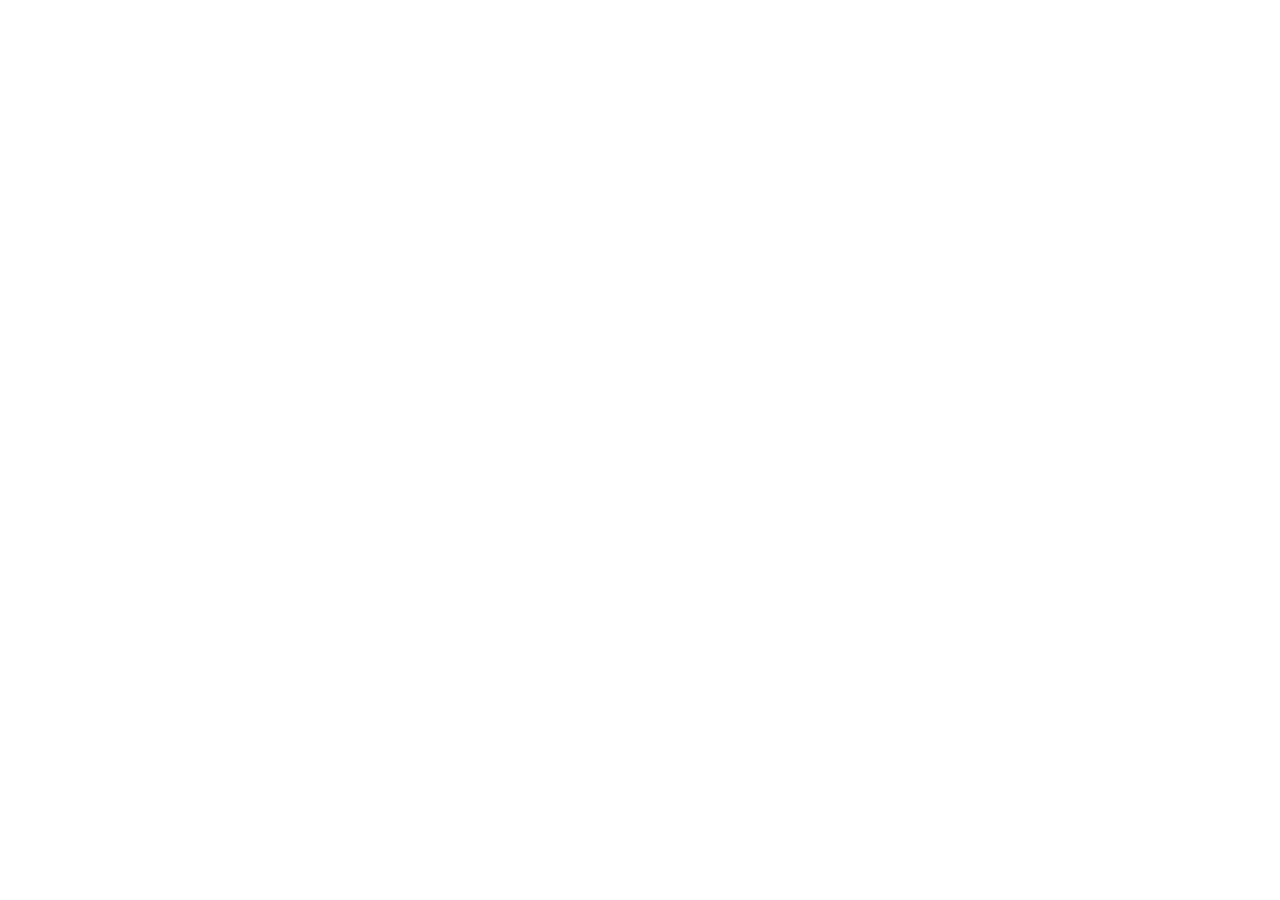
==== docs/index.html @ c7026786 "Publish recruiter portfolio for GitHub Pages" ====
<!doctype html>
<html lang="en">
<head>
  <meta charset="utf-8">
  <meta name="viewport" content="width=device-width, initial-scale=1">
  <meta name="description" content="Brian Santiago's IT Support, SOC, and GRC portfolio with recruiter-ready proof: 400+ tickets/month, 99% SLA, 500+ users, 200+ endpoints, GRC evidence, and SOC lab work.">
  <link rel="canonical" href="https://briansantiago-grc.github.io/BrianSantiago-GRC/">
  <meta property="og:type" content="profile">
  <meta property="og:title" content="Brian Santiago | IT Support, SOC, and GRC Portfolio">
  <meta property="og:description" content="Former over-the-road driver turned IT, SOC, and GRC professional. See support metrics, GRC evidence, SOC labs, certifications, resumes, and GitHub projects.">
  <meta property="og:url" content="https://briansantiago-grc.github.io/BrianSantiago-GRC/">
  <meta property="og:image" content="https://briansantiago-grc.github.io/BrianSantiago-GRC/recruiter_portfolio_hero_visual.png">
  <meta property="og:image:width" content="1800">
  <meta property="og:image:height" content="900">
  <meta name="twitter:card" content="summary_large_image">
  <meta name="twitter:title" content="Brian Santiago | IT Support, SOC, and GRC Portfolio">
  <meta name="twitter:description" content="Recruiter-ready proof, resumes, GitHub projects, GRC evidence, and SOC lab work.">
  <meta name="twitter:image" content="https://briansantiago-grc.github.io/BrianSantiago-GRC/recruiter_portfolio_hero_visual.png">
  <link rel="icon" href="data:image/svg+xml,%3Csvg xmlns='http://www.w3.org/2000/svg' viewBox='0 0 64 64'%3E%3Crect width='64' height='64' rx='10' fill='%2300161b'/%3E%3Cpath d='M10 10h44v44H10z' fill='none' stroke='%2324d6c4' stroke-width='3'/%3E%3Ctext x='32' y='39' text-anchor='middle' font-family='Arial' font-size='22' font-weight='800' fill='white'%3EBS%3C/text%3E%3C/svg%3E">
  <title>Brian Santiago | IT Support, SOC, and GRC Portfolio</title>
  <script type="application/ld+json">
    {
      "@context": "https://schema.org",
      "@type": "Person",
      "name": "Brian Santiago",
      "email": "mailto:briand.santiago@gmail.com",
      "address": {
        "@type": "PostalAddress",
        "addressLocality": "Ocala",
        "addressRegion": "FL",
        "addressCountry": "US"
      },
      "jobTitle": "IT Support Specialist, SOC Analyst, GRC Analyst",
      "url": "https://briansantiago-grc.github.io/BrianSantiago-GRC/",
      "sameAs": [
        "https://www.linkedin.com/in/briansantiago-grc",
        "https://github.com/BrianSantiago-GRC"
      ],
      "knowsAbout": [
        "IT Support",
        "Microsoft 365",
        "Entra ID",
        "Microsoft Sentinel",
        "KQL",
        "GRC",
        "ISO 27001",
        "NIST CSF",
        "HIPAA",
        "Access Reviews"
      ]
    }
  </script>
  <style>
    :root {
      --ink: #071117;
      --dark: #061014;
      --dark-2: #0b171d;
      --dark-3: #101f26;
      --paper: #ffffff;
      --soft: #f6f8fa;
      --line: #d9e2e7;
      --line-dark: rgba(180, 216, 219, 0.2);
      --text: #17242b;
      --muted: #586d77;
      --teal: #20c7bc;
      --teal-2: #0a8f84;
      --amber: #f2ad22;
      --amber-2: #ffcf5a;
      --blue: #1d5668;
      --max: 1220px;
      --shadow: 0 26px 60px rgba(7, 17, 23, 0.14);
      --radius: 6px;
    }

    * {
      box-sizing: border-box;
    }

    html {
      scroll-behavior: smooth;
    }

    body {
      margin: 0;
      color: var(--text);
      background: var(--paper);
      font-family: Arial, Helvetica, sans-serif;
      line-height: 1.5;
      overflow-x: hidden;
    }

    a {
      color: inherit;
      text-decoration: none;
    }

    img,
    svg {
      max-width: 100%;
    }

    a:hover {
      text-decoration: underline;
      text-underline-offset: 4px;
      text-decoration-thickness: 2px;
    }

    a:focus-visible,
    button:focus-visible {
      outline: 3px solid var(--amber);
      outline-offset: 4px;
    }

    .sr-only {
      position: absolute;
      width: 1px;
      height: 1px;
      padding: 0;
      margin: -1px;
      overflow: hidden;
      clip: rect(0, 0, 0, 0);
      white-space: nowrap;
      border: 0;
    }

    .skip-link {
      position: absolute;
      top: -60px;
      left: 16px;
      z-index: 99;
      padding: 10px 14px;
      border-radius: 4px;
      background: var(--amber);
      color: var(--ink);
      font-weight: 800;
    }

    .skip-link:focus {
      top: 14px;
    }

    .site-shell {
      min-height: 100vh;
    }

    .hero {
      position: relative;
      color: var(--paper);
      background:
        linear-gradient(90deg, rgba(6, 16, 20, 0.96) 0%, rgba(6, 16, 20, 0.88) 37%, rgba(6, 16, 20, 0.64) 72%, rgba(6, 16, 20, 0.92) 100%),
        radial-gradient(circle at 70% 18%, rgba(32, 199, 188, 0.22), transparent 26%),
        radial-gradient(circle at 52% 52%, rgba(242, 173, 34, 0.12), transparent 28%),
        #061014;
      overflow: hidden;
    }

    .hero::before {
      content: "";
      position: absolute;
      inset: 0;
      opacity: 0.56;
      background:
        linear-gradient(116deg, transparent 0 38%, rgba(32, 199, 188, 0.18) 38.2%, transparent 38.7%),
        linear-gradient(125deg, transparent 0 49%, rgba(242, 173, 34, 0.17) 49.2%, transparent 49.75%),
        linear-gradient(90deg, rgba(255,255,255,0.05) 1px, transparent 1px) 0 0 / 70px 70px,
        linear-gradient(rgba(255,255,255,0.038) 1px, transparent 1px) 0 0 / 70px 70px;
      pointer-events: none;
    }

    .route-map {
      position: absolute;
      inset: 0 0 auto auto;
      width: 68%;
      height: 620px;
      pointer-events: none;
      opacity: 0.92;
    }

    .route-map svg {
      width: 100%;
      height: 100%;
      display: block;
    }

    .nav {
      position: relative;
      z-index: 5;
      max-width: var(--max);
      min-height: 78px;
      margin: 0 auto;
      padding: 0 clamp(20px, 4vw, 42px);
      display: flex;
      align-items: center;
      justify-content: space-between;
      gap: 30px;
      border-bottom: 1px solid var(--line-dark);
    }

    .brand {
      display: inline-flex;
      align-items: center;
      gap: 12px;
      color: var(--paper);
      font-weight: 900;
      letter-spacing: 0;
      text-transform: uppercase;
      white-space: nowrap;
    }

    .brand-mark {
      width: 36px;
      height: 36px;
      display: grid;
      place-items: center;
      border: 2px solid var(--teal);
      border-radius: 3px;
      color: var(--paper);
      font-size: 17px;
      line-height: 1;
      box-shadow: 0 0 24px rgba(32, 199, 188, 0.3);
    }

    .nav-links {
      display: flex;
      align-items: center;
      justify-content: flex-end;
      gap: clamp(18px, 3vw, 34px);
      font-size: 14px;
      font-weight: 800;
      color: #f1f7f8;
    }

    .hero-grid {
      position: relative;
      z-index: 2;
      max-width: var(--max);
      min-height: 650px;
      margin: 0 auto;
      padding: 70px clamp(20px, 4vw, 42px) 44px;
      display: grid;
      grid-template-columns: minmax(0, 0.9fr) minmax(420px, 0.9fr);
      gap: clamp(32px, 6vw, 82px);
      align-items: center;
    }

    .kicker {
      margin: 0 0 16px;
      color: var(--teal);
      font-size: 13px;
      font-weight: 900;
      letter-spacing: 0;
      text-transform: uppercase;
    }

    h1,
    h2,
    h3,
    p {
      margin-top: 0;
    }

    h1 {
      margin: 0 0 10px;
      color: var(--paper);
      font-size: clamp(54px, 7vw, 88px);
      line-height: 0.98;
      font-weight: 900;
      letter-spacing: 0;
    }

    .hero-role {
      margin: 0 0 24px;
      color: var(--teal);
      font-size: clamp(23px, 3vw, 32px);
      font-weight: 900;
      line-height: 1.15;
    }

    .hero-role span {
      color: var(--amber);
      display: inline-block;
      margin: 0 10px;
    }

    .hero-copy {
      max-width: 650px;
    }

    .hero-copy p:not(.kicker):not(.hero-role) {
      margin: 0;
      color: #d9e8eb;
      font-size: 17px;
      max-width: 580px;
    }

    .hero-actions {
      display: flex;
      flex-wrap: wrap;
      gap: 14px;
      margin-top: 30px;
    }

    .btn {
      min-height: 48px;
      display: inline-flex;
      align-items: center;
      justify-content: center;
      gap: 10px;
      padding: 0 16px;
      border-radius: 4px;
      border: 1px solid transparent;
      font-size: 14px;
      font-weight: 900;
      transition: transform 160ms ease, background 160ms ease, border-color 160ms ease;
    }

    .btn:hover {
      transform: translateY(-1px);
      text-decoration: none;
    }

    .btn.primary {
      background: var(--teal);
      color: #031112;
      box-shadow: 0 14px 26px rgba(32, 199, 188, 0.22);
    }

    .btn.outline {
      color: var(--paper);
      border-color: var(--amber);
      background: rgba(6, 16, 20, 0.28);
    }

    .btn.secondary {
      color: var(--paper);
      border-color: rgba(217, 232, 235, 0.48);
      background: rgba(217, 232, 235, 0.08);
    }

    .hero-proof {
      display: grid;
      grid-template-columns: repeat(4, minmax(0, 1fr));
      margin-top: 26px;
      border: 1px solid var(--line-dark);
      background: rgba(7, 17, 23, 0.42);
      backdrop-filter: blur(8px);
    }

    .proof-point {
      min-height: 82px;
      padding: 15px 14px 13px;
      border-left: 1px solid var(--line-dark);
    }

    .proof-point:first-child {
      border-left: 0;
    }

    .proof-point strong {
      display: block;
      color: var(--amber);
      font-size: 25px;
      line-height: 1;
      font-weight: 900;
    }

    .proof-point span {
      display: block;
      margin-top: 7px;
      color: #d9e8eb;
      font-size: 12px;
      line-height: 1.25;
      font-weight: 800;
    }

    .hero-traits {
      display: grid;
      grid-template-columns: repeat(4, minmax(0, 1fr));
      gap: 22px;
      margin-top: 54px;
      max-width: 760px;
    }

    .trait {
      display: grid;
      grid-template-columns: 32px 1fr;
      gap: 10px;
      align-items: start;
      min-width: 0;
    }

    .trait svg {
      width: 28px;
      height: 28px;
      color: var(--teal);
      stroke-width: 1.8;
    }

    .trait strong {
      display: block;
      color: var(--paper);
      font-size: 13px;
      line-height: 1.25;
    }

    .trait span {
      display: block;
      color: #a9bdc2;
      margin-top: 3px;
      font-size: 12px;
      line-height: 1.35;
    }

    .hero-evidence {
      position: relative;
      min-height: 680px;
    }

    .mile-card,
    .route-card,
    .evidence-table,
    .event-log {
      position: absolute;
      border: 1px solid rgba(180, 216, 219, 0.25);
      border-radius: var(--radius);
      background: rgba(6, 16, 20, 0.72);
      color: #d9e8eb;
      box-shadow: 0 20px 50px rgba(0, 0, 0, 0.25);
      backdrop-filter: blur(10px);
    }

    .mile-card {
      top: 110px;
      left: 85px;
      width: 110px;
      padding: 16px;
      text-align: center;
    }

    .mile-card span {
      display: block;
      color: #bcd0d5;
      font-size: 11px;
      font-weight: 900;
      text-transform: uppercase;
    }

    .mile-card strong {
      display: block;
      color: var(--amber);
      font-size: 38px;
      line-height: 1;
      margin-top: 4px;
      font-weight: 900;
    }

    .route-card {
      top: 44px;
      right: 0;
      width: 210px;
      padding: 18px;
    }

    .route-card h3,
    .evidence-table h3,
    .event-log h3 {
      margin: 0 0 12px;
      color: var(--teal);
      font-size: 12px;
      font-weight: 900;
      letter-spacing: 0;
      text-transform: uppercase;
    }

    .route-card ul {
      margin: 0;
      padding: 0;
      display: grid;
      gap: 9px;
      list-style: none;
    }

    .route-card li {
      display: grid;
      grid-template-columns: 18px 1fr;
      gap: 8px;
      align-items: center;
      color: #d9e8eb;
      font-size: 12px;
      font-weight: 800;
    }

    .check-dot {
      width: 15px;
      height: 15px;
      border: 1px solid var(--teal);
      border-radius: 999px;
      position: relative;
    }

    .check-dot::after {
      content: "";
      position: absolute;
      left: 4px;
      top: 2px;
      width: 4px;
      height: 7px;
      border: solid var(--teal);
      border-width: 0 2px 2px 0;
      transform: rotate(45deg);
    }

    .evidence-table {
      right: 0;
      top: 230px;
      width: min(100%, 430px);
      padding: 16px;
    }

    .evidence-table table {
      width: 100%;
      border-collapse: collapse;
      color: #d7e5e8;
      font-size: 12px;
    }

    .evidence-table th,
    .evidence-table td {
      padding: 7px 6px;
      border-top: 1px solid rgba(180, 216, 219, 0.15);
      text-align: left;
    }

    .evidence-table th {
      color: #94acb3;
      font-size: 11px;
      font-weight: 800;
    }

    .evidence-table td:nth-child(2) {
      color: var(--paper);
      font-weight: 800;
    }

    .evidence-table td:nth-child(3) {
      color: var(--amber);
      text-align: right;
      font-weight: 900;
    }

    .event-log {
      right: 0;
      top: 498px;
      width: min(100%, 430px);
      padding: 14px 16px;
    }

    .log-line {
      display: grid;
      grid-template-columns: 94px 48px 1fr;
      gap: 8px;
      padding: 4px 0;
      color: #aebfc4;
      font: 12px/1.3 Consolas, "Courier New", monospace;
    }

    .log-line span:nth-child(2) {
      color: var(--teal);
      font-weight: 900;
    }

    .log-line.warning span:nth-child(2),
    .log-line.warning span:nth-child(3) {
      color: var(--amber);
    }

    .role-router {
      color: var(--paper);
      background:
        linear-gradient(90deg, rgba(6,16,20,0.98), rgba(9,28,35,0.94)),
        var(--dark);
      border-top: 1px solid var(--line-dark);
      border-bottom: 1px solid var(--line-dark);
      padding: 30px clamp(20px, 4vw, 42px);
    }

    .role-router-inner {
      max-width: var(--max);
      margin: 0 auto;
      display: grid;
      grid-template-columns: minmax(250px, 0.72fr) minmax(0, 1fr) minmax(230px, 0.54fr);
      gap: 28px;
      align-items: center;
    }

    .role-router h2 {
      margin: 0;
      color: var(--paper);
      font-size: clamp(25px, 3vw, 34px);
      line-height: 1.05;
      letter-spacing: 0;
    }

    .role-router p {
      margin: 8px 0 0;
      color: #cfe1e4;
      font-size: 15px;
    }

    .role-tabs {
      display: flex;
      flex-wrap: wrap;
      gap: 8px;
      padding: 6px;
      border: 1px solid var(--line-dark);
      background: rgba(255, 255, 255, 0.05);
    }

    .role-tab {
      flex: 1 1 118px;
      min-height: 42px;
      border: 0;
      border-radius: 3px;
      background: transparent;
      color: #d9e8eb;
      cursor: pointer;
      font: inherit;
      font-size: 13px;
      font-weight: 900;
      text-transform: uppercase;
      letter-spacing: 0.04em;
    }

    .role-tab[aria-pressed="true"] �}5��$z{-���jם��FW2�W6W"��7B�Wf�FV�6R��B&V�VF�F���&V6���V�FF���2������F�c��F�b6�73�&66R�Fw2#��7��FVfV�FW#��7���7��WfV�Bf�WvW#��7���7��F��VƖ�S��7����F�c��F�b6�73�&66R�7F���#���&Vc�&�GG3���v�F�V"�6���'&��6�F�v��u$2�֖7&�6�gB�FVfV�FW"�V�G���B֖�fW7F�vF���"&���&V��%f�WrFVfV�FW"V�G���B��fW7F�vF�����v�D�V"#��V�v�D�V"g&'#������F�c���'F�6�Sࠢ�'F�6�R6�73�&66R�&�r"FF�&��W3�&w&2�B#��F�b6�73�&66R֖6��#��7frf�Wt&���##B#B"f����&���R"7G&��S�&7W'&V�D6���"#��F�C�$�Bv�gcd�G��B6�gcf��g��BV�gcf��g�"���F�C�$��D�r�cb"����7fs���F�c��F�b6�73�&66R��V�#�c��F�c��F�b6�73�&66R����#�ƃ3�����v�&�f��s���3������W"���fW"��VfW"66W72v�&�f��rv�F�&�f�2�Ɩ6V�6R��FƖ�r��V7B�&�f��VvR6�V6�2��BVF�BG&��F��涖�r������F�c��F�b6�73�&66R�Fw2#��7�����7���7������7���7��Wf�FV�6S��7����F�c��F�b6�73�&66R�7F���#���&Vc�&�GG3���v�F�V"�6���'&��6�F�v��u$2���֦���66W72�v�&�f��r�6�"&���&V��%f�Wr�����v�&�f��r��v�D�V"#��V�v�D�V"g&'#������F�c���'F�6�S���F�c���F�c���6V7F���ࠢ�6V7F���6�73�'6V7F���"�C�'6����2#��F�b6�73�'6V7F���֖��W"#��6�73�&�&V�#�6����2f��g&�Wv�&�3����F�b6�73�'6����2#��'F�6�R6�73�'6����#��7frf�Wt&���##B#B"f����&���R"7G&��S�&7W'&V�D6���"#��F�C�$�"6�r7cV3R�2��r�B�"�r�R�r�cf�r�7�"���F�C�$Ӓ&�""B�R"����7fs�ƃ3�FV�F�G�f��66W73���3��V���Ɠ�V�G&�C��Ɠ��Ɠ�7F�fRF�&V7F�'���Ɠ��Ɠ���ƖfV7�6�S��Ɠ��Ɠ��df��F֖�&��W3��Ɠ���V����'F�6�S��'F�6�R6�73�'6����#��7frf�Wt&���##B#B"f����&���R"7G&��S�&7W'&V�D6���"#��F�C�$�"6ÂGcV3R�B�ӂ��B�ӂ�BӂӕcvÂ�G�"���F�C�$ӂ&��"����7fs�ƃ3�6V7W&�G��W&F���3���3��V���Ɠ�֖7&�6�gB6V�F��V���Ɠ��Ɠ��'V�W3��Ɠ��Ɠ�7�V���r&Wf�Ws��Ɠ��Ɠ�ԕE$REBf��4���Ɠ���V����'F�6�S��'F�6�R6�73�'6����#��7frf�Wt&���##B#B"f����&���R"7G&��S�&7W'&V�D6���"#��F�C�$�BV�gc�G�"���F�C�$ӂ#���"gcR"����7fs�ƃ3�V�G���B6V7W&�G����3��V���Ɠ�֖7&�6�gBFVfV�FW#��Ɠ��Ɠ�����R$����Ɠ��Ɠ�WfV�Bf�WvW#��Ɠ��Ɠ�F6�Wf�FV�6S��Ɠ���V����'F�6�S��'F�6�R6�73�'6����#��7frf�Wt&���##B#B"f����&���R"7G&��S�&7W'&V�D6���"#��F�C�$�b6���27cT�g�"���F�C�$�B7cF�B"���F�C�$Ӓ6�dӒv�B"����7fs�ƃ3�u$2f��6��Ɩ�6S���3��V���Ɠ�4�#s��Ɠ��Ɠ��5B54c��Ɠ��Ɠ䄕�4����Ɠ��Ɠ�E$�f��&�6�&Vv�7FW'3��Ɠ���V����'F�6�S��'F�6�R6�73�'6����#��7frf�Wt&���##B#B"f����&���R"7G&��S�&7W'&V�D6���"#��F�C�$�B&��bcB"���F�C�$�Bf�GcT�G��bf�GcV��G�"���F�C�$Ӓ#�b"����7fs�ƃ3�B7W�'C���3��V���Ɠ�֖7&�6�gB3cS��Ɠ��Ɠ�6W'f�6T��r���&��Ɠ��Ɠ�v��F�w2���Ɠ��Ɠ�4�2f���'3��Ɠ���V����'F�6�S���F�c���F�c���6V7F���ࠢ�F�b6�73�&F�f�FW""&�ֆ�FFV��'G'VR#���F�cࠢ�6V7F���6�73�'6V7F���"�C�&6W'F�f�6F���2#��F�b6�73�'6V7F���֖��W"#��F�b6�73�&6W'BֆVB#��6�73�&�&V�#�6W'F�f�6F���3����'WGF��6�73�&�'VVR�F�vv�R"G�S�&'WGF��"�C�&6W'EF�vv�R"&��&W76VC�&f�6R#�W6R67&�����'WGF�����F�c��F�b6�73�&6W'B��'VVR"&���&V��$6W'F�f�6F���&FvW2#��F�b6�73�&6W'B�G&6�#��F�b6�73�&6W'B�6WB#��'F�6�R6�73�&6W'B#��F�b6�73�&&FvR&FvR�6��F��"&�ֆ�FFV��'G'VR#��7�6�73�&&FvR�'&�B#�6��D���7���7�6�73�&&FvR��&�#����7���7�6�73�&&FvR���FR#�6�&S��7����F�c��7G&��s�6��D����7G&��s��7��B7W�'Bf�V�FF�����7���7�6�73�&6W'B�7FGW2#�V&�VC��7����'F�6�S��'F�6�R6�73�&6W'B#��F�b6�73�&&FvR&FvR��WGv�&�"&�ֆ�FFV��'G'VR#��7�6�73�&&FvR�'&�B#�6��D���7���7�6�73�&&FvR��&�#����7���7�6�73�&&FvR���FR#��WC��7����F�c��7G&��s�6��D��WGv�&����7G&��s��7���WGv�&���rf�V�FF�����7���7�6�73�&6W'B�7FGW2#�V&�VC��7����'F�6�S��'F�6�R6�73�&6W'B#��F�b6�73�&&FvR&FvR�6V7W&�G�"&�ֆ�FFV��'G'VR#��7�6�73�&&FvR�'&�B#�6��D���7���7�6�73�&&FvR��&�#�2���7���7�6�73�&&FvR���FR#�6V3��7����F�c��7G&��s�6��D�6V7W&�G����7G&��s��7��6V7W&�G�f�V�FF�����7���7�6�73�&6W'B�7FGW2#�V&�VC��7����'F�6�S��'F�6�R6�73�&6W'B#��F�b6�73�&&FvR&FvR�v��v�R"&�ֆ�FFV��'G'VR#��7�6�73�&&FvR�'&�B#�v��v�S��7���7�6�73�&&FvR��&�#�s��7���7�6�73�&&FvR���FR#�7�&W#��7����F�c��7G&��s�v��v�R7�&W'6V7W&�G���7G&��s��7��6V7W&�G��W&F���2&6�73��7���7�6�73�&6W'B�7FGW2#�V&�VC��7����'F�6�S��'F�6�R6�73�&6W'B#��F�b6�73�&&FvR&FvR֗6�"&�ֆ�FFV��'G'VR#��7�6�73�&&FvR�'&�B#�4���7���7�6�73�&&FvR��&�#�#s��7���7�6�73�&&FvR���FR#�VF�C��7����F�c��7G&��s�4�#s�VBVF�F�#��7G&��s��7��VF�B�B�4�2F��涖�s��7���7�6�73�&6W'B�7FGW2#�V&�VC��7����'F�6�S��'F�6�R6�73�&6W'B#��F�b6�73�&&FvR&FvR�w&2"&�ֆ�FFV��'G'VR#��7�6�73�&&FvR�'&�B#�u$3��7���7�6�73�&&FvR��&�#�t���7���7�6�73�&&FvR���FR#�&�6���7����F�c��7G&��s�u$2�7FW'���7G&��s��7��v�fW&��6R�B&�6���7���7�6�73�&6W'B�7FGW2#�V&�VC��7����'F�6�S��'F�6�R6�73�&6W'B#��F�b6�73�&&FvR&FvRֆ�"&�ֆ�FFV��'G'VR#��7�6�73�&&FvR�'&�B#��VF�6�V#��7���7�6�73�&&FvR��&�#䄕��7���7�6�73�&&FvR���FR#�V�F���7����F�c��7G&��s��VF�6�V"��6��Ɩ�6S��7G&��s��7��V�F�6&R6��Ɩ�6S��7���7�6�73�&6W'B�7FGW2#�V&�VC��7����'F�6�S��'F�6�R6�73�&6W'B#��F�b6�73�&&FvR&FvR�7�6"&�ֆ�FFV��'G'VR#��7�6�73�&&FvR�'&�B#�6��D���7���7�6�73�&&FvR��&�#�7�4���7���7�6�73�&&FvR���FR#�4�3��7����F�c��7G&��s�7�4���7G&��s��7��F&vWBB##c��7���7�6�73�&6W'B�7FGW2���&�w&W72#��&�w&W73��7����'F�6�S���F�c��F�b6�73�&6W'B�6WB"&�ֆ�FFV��'G'VR#��'F�6�R6�73�&6W'B#��F�b6�73�&&FvR&FvR�6��F��#��7�6�73�&&FvR�'&�B#�6��D���7���7�6�73�&&FvR��&�#����7���7�6�73�&&FvR���FR#�6�&S��7����F�c��7G&��s�6��D����7G&��s��7��B7W�'Bf�V�FF�����7���7�6�73�&6W'B�7FGW2#�V&�VC��7����'F�6�S��'F�6�R6�73�&6W'B#��F�b6�73�&&FvR&FvR��WGv�&�#��7�6�73�&&FvR�'&�B#�6��D���7���7�6�73�&&FvR��&�#����7���7�6�73�&&FvR���FR#��WC��7����F�c��7G&��s�6��D��WGv�&����7G&��s��7���WGv�&���rf�V�FF�����7���7�6�73�&6W'B�7FGW2#�V&�VC��7����'F�6�S��'F�6�R6�73�&6W'B#��F�b6�73�&&FvR&FvR�6V7W&�G�#��7�6�73�&&FvR�'&�B#�6��D���7���7�6�73�&&FvR��&�#�2���7���7�6�73�&&FvR���FR#�6V3��7����F�c��7G&��s�6��D�6V7W&�G����7G&��s��7��6V7W&�G�f�V�FF�����7���7�6�73�&6W'B�7FGW2#�V&�VC��7����'F�6�S��'F�6�R6�73�&6W'B#��F�b6�73�&&FvR&FvR�v��v�R#��7�6�73�&&FvR�'&�B#�v��v�S��7���7�6�73�&&FvR��&�#�s��7���7�6�73�&&FvR���FR#�7�&W#��7����F�c��7G&��s�v��v�R7�&W'6V7W&�G���7G&��s��7��6V7W&�G��W&F���2&6�73��7���7�6�73�&6W'B�7FGW2#�V&�VC��7����'F�6�S��'F�6�R6�73�&6W'B#��F�b6�73�&&FvR&FvR֗6�#��7�6�73�&&FvR�'&�B#�4���7���7�6�73�&&FvR��&�#�#s��7���7�6�73�&&FvR���FR#�VF�C��7����F�c��7G&��s�4�#s�VBVF�F�#��7G&��s��7��VF�B�B�4�2F��涖�s��7���7�6�73�&6W'B�7FGW2#�V&�VC��7����'F�6�S��'F�6�R6�73�&6W'B#��F�b6�73�&&FvR&FvR�w&2#��7�6�73�&&FvR�'&�B#�u$3��7���7�6�73�&&FvR��&�#�t���7���7�6�73�&&FvR���FR#�&�6���7����F�c��7G&��s�u$2�7FW'���7G&��s��7��v�fW&��6R�B&�6���7���7�6�73�&6W'B�7FGW2#�V&�VC��7����'F�6�S��'F�6�R6�73�&6W'B#��F�b6�73�&&FvR&FvRֆ�#��7�6�73�&&FvR�'&�B#��VF�6�V#��7���7�6�73�&&FvR��&�#䄕��7���7�6�73�&&FvR���FR#�V�F���7����F�c��7G&��s��VF�6�V"��6��Ɩ�6S��7G&��s��7��V�F�6&R6��Ɩ�6S��7���7�6�73�&6W'B�7FGW2#�V&�VC��7����'F�6�S��'F�6�R6�73�&6W'B#��F�b6�73�&&FvR&FvR�7�6#��7�6�73�&&FvR�'&�B#�6��D���7���7�6�73�&&FvR��&�#�7�4���7���7�6�73�&&FvR���FR#�4�3��7����F�c��7G&��s�7�4���7G&��s��7��F&vWBB##c��7���7�6�73�&6W'B�7FGW2���&�w&W72#��&�w&W73��7����'F�6�S���F�c���F�c���F�c���F�c���6V7F���������ࠢ�6V7F���6�73�&f��FW"�7F"�C�&6��F7B#��F�b6�73�&f��FW"֖��W"#��F�c�ƃ#��WBw2v�&�F�R&�WFRF�vWF�W"�7�6�73�&F�B#����7�����#�����V�F��B7W�'B��V�FW6��FW6�F�7W�'B��V��"4�2�6V7W&�G��Ǘ7B�u$2�����B�B6��Ɩ�6R��'GV�F�W2v�W&R�6�FBf�VR�B�VW��&�f��r������F�c��F�b6�73�&6��F7B�Ɨ7B#���&Vc�&���F�'&��B�6�F�v�v����6��#��7frf�Wt&���##B#B"f����&���R"7G&��S�&7W'&V�D6���"#��F�C�$�Bf�gc$�G�"���F�C�$�BvÂb��b"����7fs�'&��B�6�F�v�v����6�������&Vc�&�GG3���wwr�Ɩ�VF���6������'&��6�F�v��w&2#��7frf�Wt&���##B#B"f����&���R"7G&��S�&7W'&V�D6���"#��&V7B��#B"��#B"v�GF��#b"�V�v�C�#b"'��#""���F�C�$ӂctӂwb��"wb�t�"3�"R�2R'cR"����7fs�Ɩ�VF���6������'&��6�F�v��w&3�����&Vc�&�GG3���v�F�V"�6���'&��6�F�v��u$2#��7frf�Wt&���##B#B"f����&���R"7G&��S�&7W'&V�D6���"#��F�C�$Ӓ�2�R�R�"�r�4�R#'b�FBB��632b�"b�vRR��2RR�72��2�b3�"r"r&RR2RR�63R2rbvBB�7cB"����7fs�v�F�V"�6���'&��6�F�v��u$3�����F�c��6�73�'6V�B�'F�"�&Vc�&���F�'&��B�6�F�v�v����6��#�6V�B�W76vR�7�&�ֆ�FFV��'G'VR#�g&'#���7�������F�c��F�b6�73�&6��&�v�B#��7��*�##b'&��6�F�v��'V��Bf�"&V7'V�FW"&Wf�Wr���7���7���'WGF��6�73�&6���'WGF��"G�S�&'WGF��"�C�&6��V���#�6��V�����'WGF����7��C�&6��7FGW2"&��ƗfS�'�ƗFR#���7����7����F�c���6V7F������F�cࠢ�67&�C�6��7B6��V����F�7V�V�B�vWDV�V�V�D'��B�&6��V���"���6��7B6��7FGW2�F�7V�V�B�vWDV�V�V�D'��B�&6��7FGW2"���6��V�����FDWfV�DƗ7FV�W"�&6Ɩ6�"�7��2������G'���v�B�f�vF�"�6Ɨ&�&B�w&�FUFW�B�&'&��B�6�F�v�v����6��"���6��7FGW2�FW�D6��FV�B�$6��VB#���6F6��W'&�"���6��7FGW2�FW�D6��FV�B�&'&��B�6�F�v�v����6��#��Тғ���6��7B&��TFF����â��F�F�S�$��&��R&��b"��7V��'��%7W�'B�WG&�72�4�2��fW7F�vF���v�&���FV�F�G�6��G&��2�u$2Wf�FV�6R��B&��R�7V6�f�2&W7V�W2&R&VG�f�"&Wf�Wr�"��&W7V�UFW�C�$F�v���B�B7W�'B&W7V�R(i""��&W7V�T�&Vc�&76WG2�&W7V�W2�'&���6�F�v���B�Fb �����C���F�F�S�$�B7W�'B&��b"��7V��'��#C�F�6�WG2����F����R4��S�W6W'2�#�V�G���G2�4�2�6W'f�6T��r�����R�֖7&�6�gB3cR��B66W72ƖfV7�6�Rv�&��"��&W7V�UFW�C�$F�v���B�B7W�'B&W7V�R(i""��&W7V�T�&Vc�&76WG2�&W7V�W2�'&���6�F�v���B�Fb ����6�3���F�F�S�%4�2&��b"��7V��'��%6V�F��V��"v�&�����FWFV7F���'V�W2�ԕE$R���r�V�G���B��fW7F�vF�����FW2�W66�F���FV��FW2��Bf�6R��6�F�fRGV��r�"��&W7V�UFW�C�$F�v���B4�2&W7V�R(i""��&W7V�T�&Vc�&76WG2�&W7V�W2�'&���6�F�v��4�2�Fb ����w&3���F�F�S�$u$2&��b"��7V��'��$�4�#s��5B54b����4���Dt2�66W72&Wf�Ww2�E$��&�6�&Vv�7FW'2��Ɩ7�v�&���BVF�B�&VG�Wf�FV�6R6�vW2�"��&W7V�UFW�C�$F�v���Bu$2&W7V�R(i""��&W7V�T�&Vc�&76WG2�&W7V�W2�'&���6�F�v��u$2�Fb �ТӰ��6��7B&��T'WGF��2�����F�7V�V�B�VW'�6V�V7F�$�"�&��R�F""�Ӱ�6��7Bf��FW$'WGF��2�����F�7V�V�B�VW'�6V�V7F�$�"�f��FW"�6��"�Ӱ�6��7B&��V7E&�w2�����F�7V�V�B�VW'�6V�V7F�$�"�66R�&�u�FF�&��W5�"�Ӱ�6��7B&��UF�F�R�F�7V�V�B�vWDV�V�V�D'��B�'&��UF�F�R"���6��7B&��U7V��'��F�7V�V�B�vWDV�V�V�D'��B�'&��U7V��'�"���6��7B&��U&W7V�R�F�7V�V�B�vWDV�V�V�D'��B�'&��U&W7V�R"����gV�7F���Ǖ&��R�&��R���6��7BFF�&��TFF�&��U���&��TFF��ð�&��T'WGF��2�f�$V6���'WGF����'WGF���6WDGG&�'WFR�&&��&W76VB"�7G&��r�'WGF���FF6WB�&��R���&��R�����f��FW$'WGF��2�f�$V6���'WGF����'WGF���6WDGG&�'WFR�&&��&W76VB"�7G&��r�'WGF���FF6WB�&��R���&��R�����&��V7E&�w2�f�$V6���&�r�����6��7B&��W2�&�r�FF6WB�&��W2�7ƗB�""���&�r憖FFV��&��R��&��"bb&��W2��6�VFW2�&��R���ғ���b�&��UF�F�R�&��UF�F�R�FW�D6��FV�B�FF�F�F�S���b�&��U7V��'��&��U7V��'��FW�D6��FV�B�FF�7V��'����b�&��U&W7V�R���&��U&W7V�R�FW�D6��FV�B�FF�&W7V�UFW�C��&��U&W7V�R�&Vb�FF�&W7V�T�&Vc��ТР�����&��T'WGF��2����f��FW$'WGF��5��f�$V6���'WGF������'WGF���FDWfV�DƗ7FV�W"�&6Ɩ6�"�����Ǖ&��R�'WGF���FF6WB�&��R��&��"����ғ���6��7B6W'EF�vv�R�F�7V�V�B�vWDV�V�V�D'��B�&6W'EF�vv�R"���6��7B6W'D�'VVR�F�7V�V�B�VW'�6V�V7F�"�"�6W'B��'VVR"���6W'EF�vv�S��FDWfV�DƗ7FV�W"�&6Ɩ6�"�������6��7B�5W6VB�6W'D�'VVS��6�74Ɨ7B�F�vv�R�&6W'B�W6VB"���6W'EF�vv�R�6WDGG&�'WFR�&&��&W76VB"�7G&��r�&���V↗5W6VB�����6W'EF�vv�R�FW�D6��FV�B��5W6VB�%&W7V�R67&���"�%W6R67&���#��ғ����67&�C���&�G�����F���
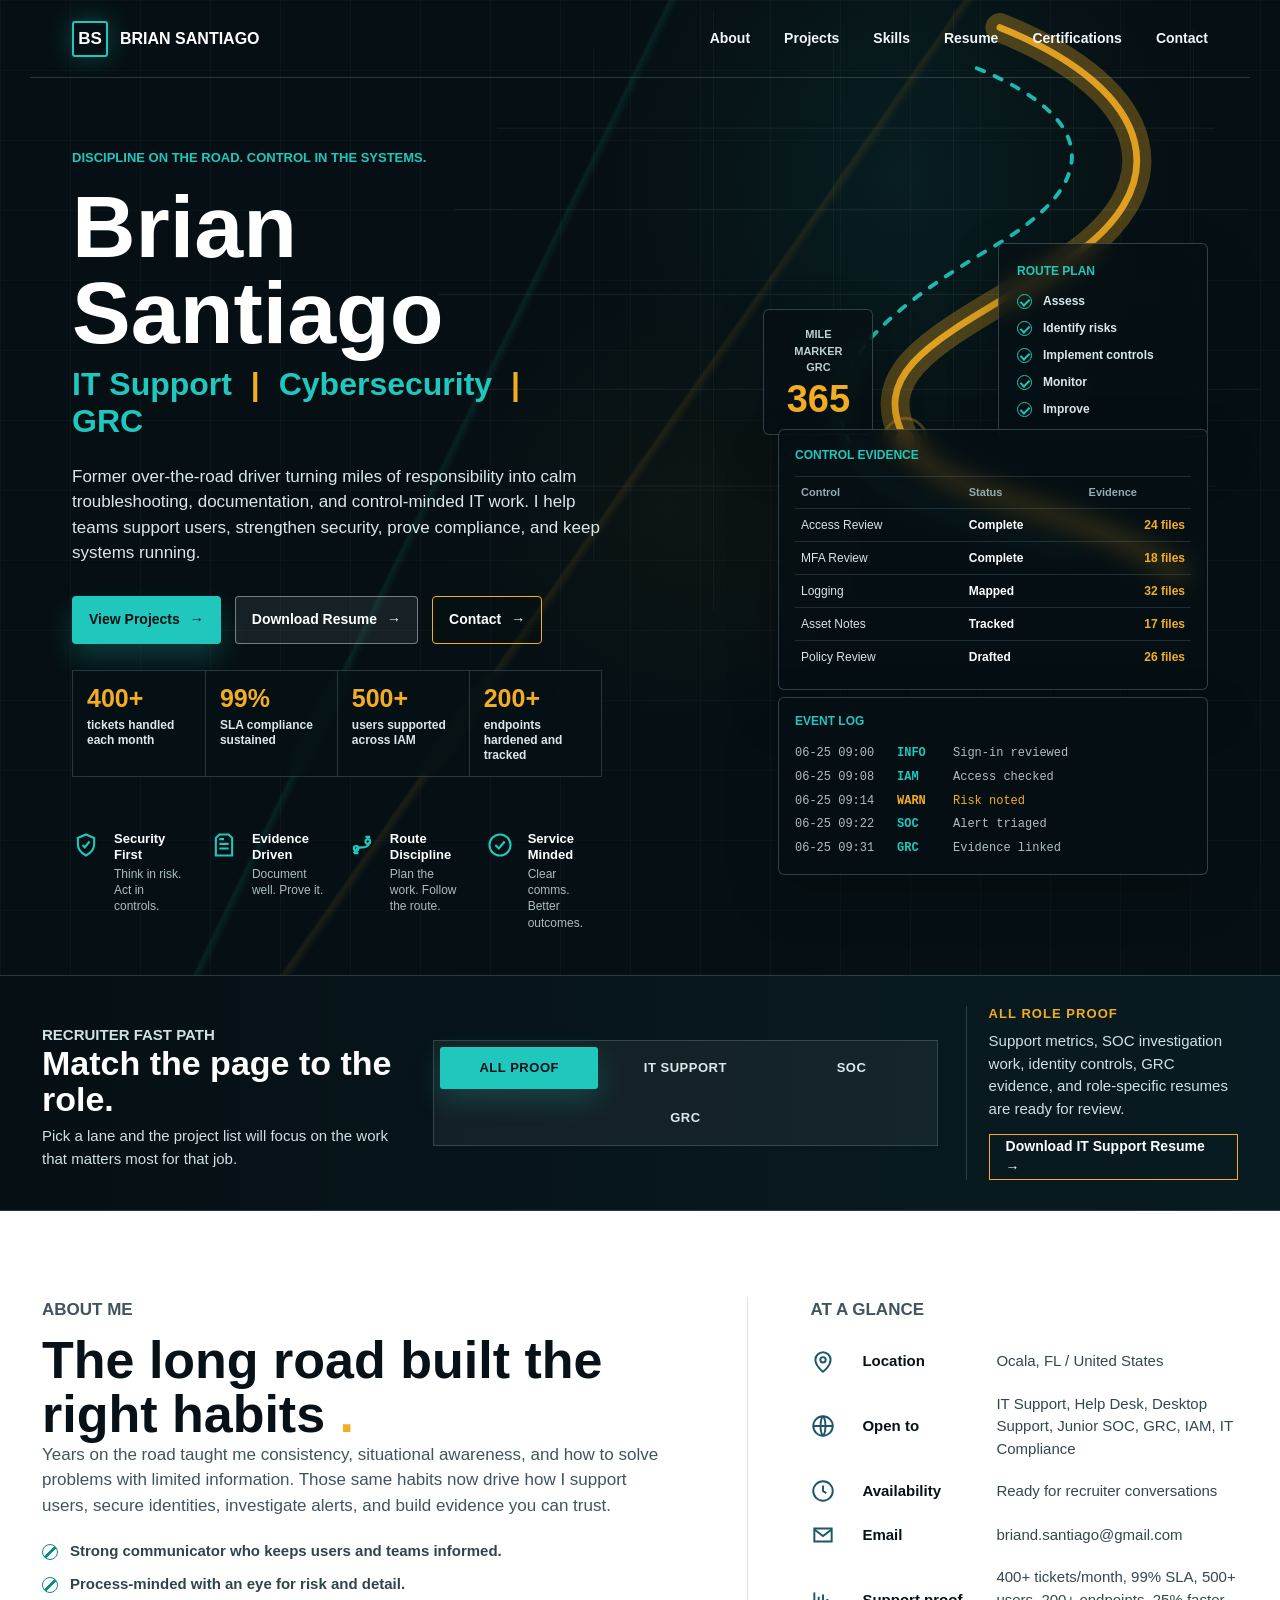
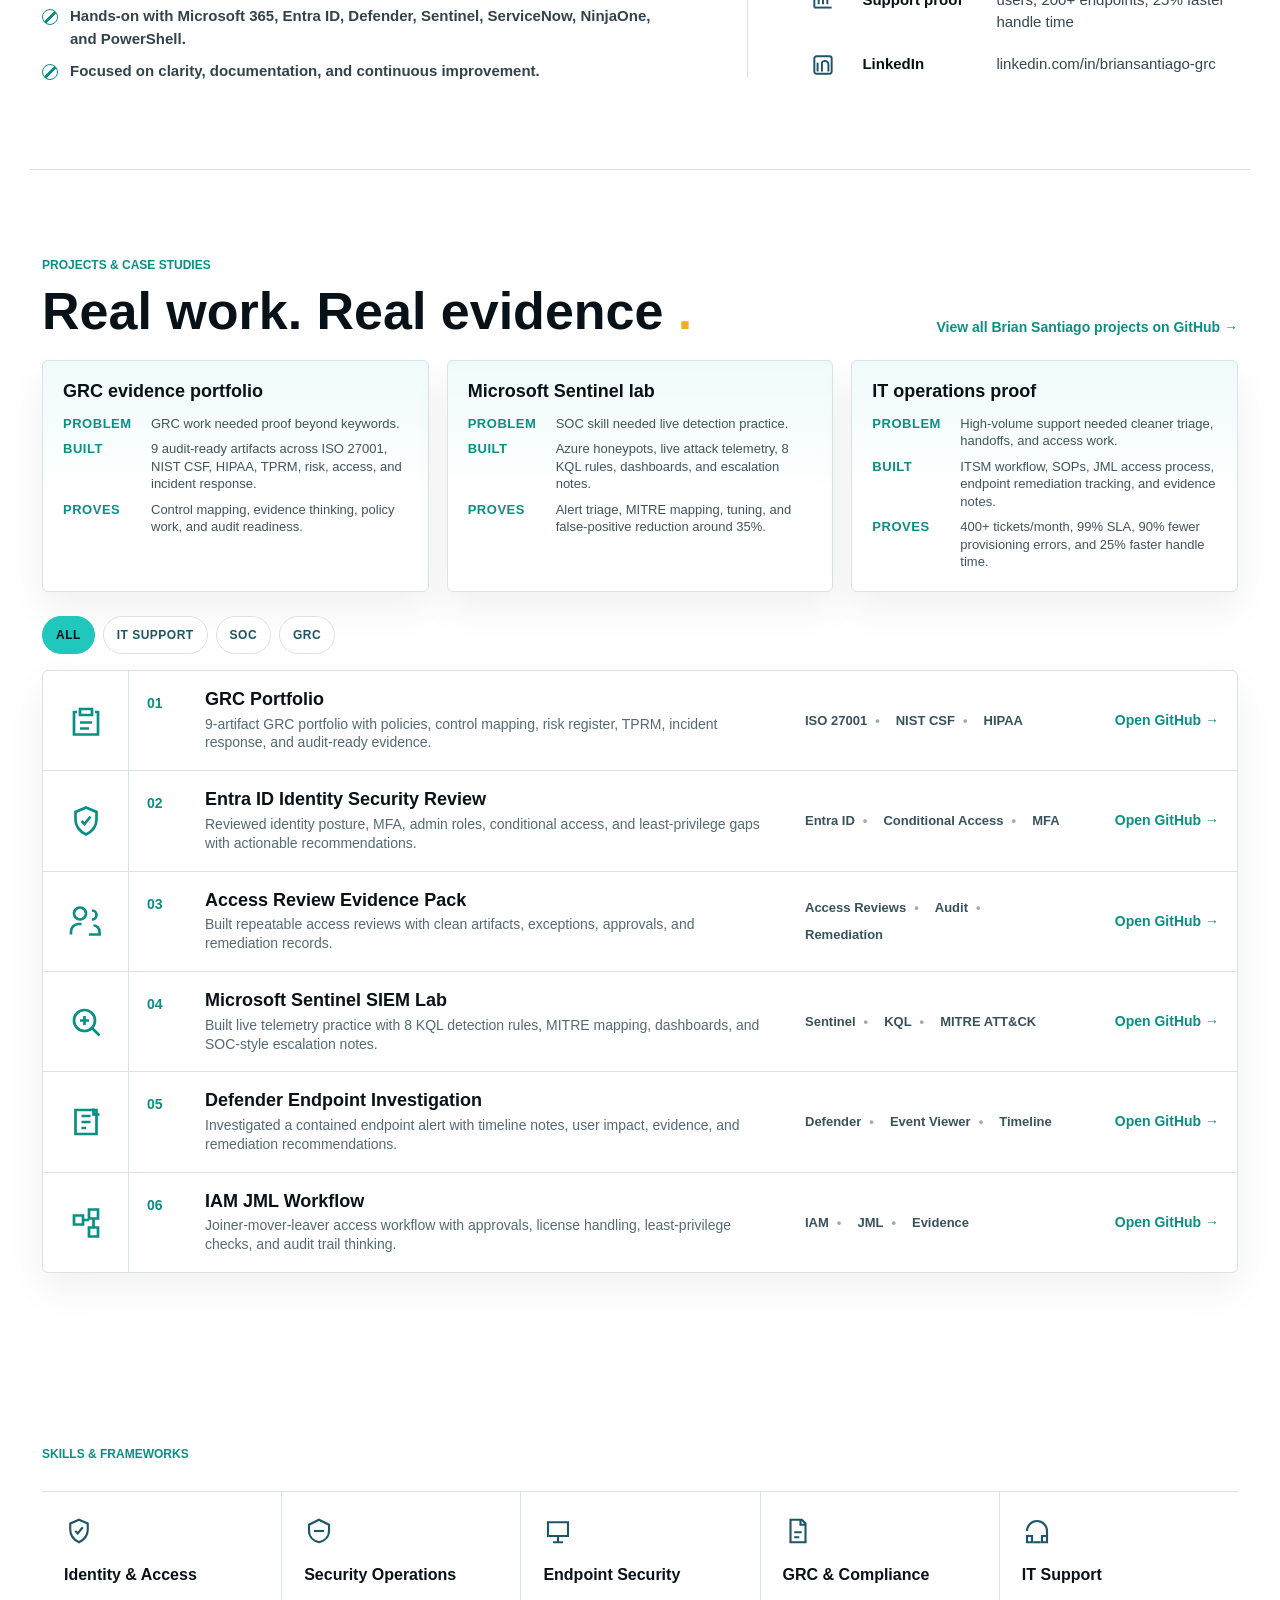
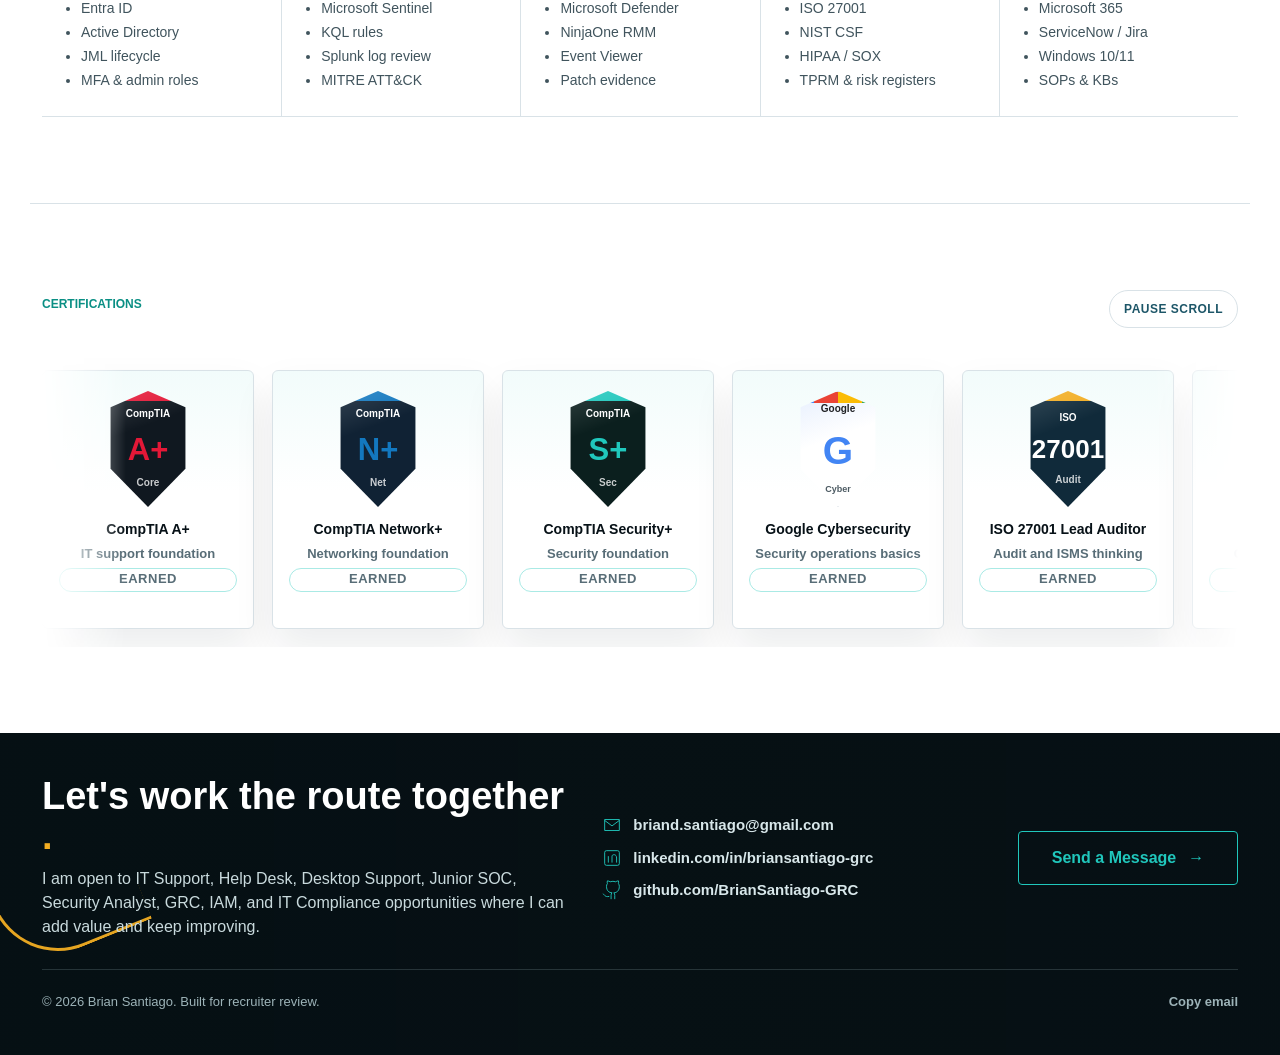
==== commit abde31df: "Fix corrupted GitHub Pages portfolio assets" ====
--- a/docs/index.html
+++ b/docs/index.html
@@ -631,4 +631,1598 @@
       letter-spacing: 0.04em;
     }
 
-    .role-tab[aria-pressed="true"] �}5��$z{-���jם��FW2�W6W"��7B�Wf�FV�6R��B&V�VF�F���&V6���V�FF���2������F�c��F�b6�73�&66R�Fw2#��7��FVfV�FW#��7���7��WfV�Bf�WvW#��7���7��F��VƖ�S��7����F�c��F�b6�73�&66R�7F���#���&Vc�&�GG3���v�F�V"�6���'&��6�F�v��u$2�֖7&�6�gB�FVfV�FW"�V�G���B֖�fW7F�vF���"&���&V��%f�WrFVfV�FW"V�G���B��fW7F�vF�����v�D�V"#��V�v�D�V"g&'#������F�c���'F�6�Sࠢ�'F�6�R6�73�&66R�&�r"FF�&��W3�&w&2�B#��F�b6�73�&66R֖6��#��7frf�Wt&���##B#B"f����&���R"7G&��S�&7W'&V�D6���"#��F�C�$�Bv�gcd�G��B6�gcf��g��BV�gcf��g�"���F�C�$��D�r�cb"����7fs���F�c��F�b6�73�&66R��V�#�c��F�c��F�b6�73�&66R����#�ƃ3�����v�&�f��s���3������W"���fW"��VfW"66W72v�&�f��rv�F�&�f�2�Ɩ6V�6R��FƖ�r��V7B�&�f��VvR6�V6�2��BVF�BG&��F��涖�r������F�c��F�b6�73�&66R�Fw2#��7�����7���7������7���7��Wf�FV�6S��7����F�c��F�b6�73�&66R�7F���#���&Vc�&�GG3���v�F�V"�6���'&��6�F�v��u$2���֦���66W72�v�&�f��r�6�"&���&V��%f�Wr�����v�&�f��r��v�D�V"#��V�v�D�V"g&'#������F�c���'F�6�S���F�c���F�c���6V7F���ࠢ�6V7F���6�73�'6V7F���"�C�'6����2#��F�b6�73�'6V7F���֖��W"#��6�73�&�&V�#�6����2f��g&�Wv�&�3����F�b6�73�'6����2#��'F�6�R6�73�'6����#��7frf�Wt&���##B#B"f����&���R"7G&��S�&7W'&V�D6���"#��F�C�$�"6�r7cV3R�2��r�B�"�r�R�r�cf�r�7�"���F�C�$Ӓ&�""B�R"����7fs�ƃ3�FV�F�G�f��66W73���3��V���Ɠ�V�G&�C��Ɠ��Ɠ�7F�fRF�&V7F�'���Ɠ��Ɠ���ƖfV7�6�S��Ɠ��Ɠ��df��F֖�&��W3��Ɠ���V����'F�6�S��'F�6�R6�73�'6����#��7frf�Wt&���##B#B"f����&���R"7G&��S�&7W'&V�D6���"#��F�C�$�"6ÂGcV3R�B�ӂ��B�ӂ�BӂӕcvÂ�G�"���F�C�$ӂ&��"����7fs�ƃ3�6V7W&�G��W&F���3���3��V���Ɠ�֖7&�6�gB6V�F��V���Ɠ��Ɠ��'V�W3��Ɠ��Ɠ�7�V���r&Wf�Ws��Ɠ��Ɠ�ԕE$REBf��4���Ɠ���V����'F�6�S��'F�6�R6�73�'6����#��7frf�Wt&���##B#B"f����&���R"7G&��S�&7W'&V�D6���"#��F�C�$�BV�gc�G�"���F�C�$ӂ#���"gcR"����7fs�ƃ3�V�G���B6V7W&�G����3��V���Ɠ�֖7&�6�gBFVfV�FW#��Ɠ��Ɠ�����R$����Ɠ��Ɠ�WfV�Bf�WvW#��Ɠ��Ɠ�F6�Wf�FV�6S��Ɠ���V����'F�6�S��'F�6�R6�73�'6����#��7frf�Wt&���##B#B"f����&���R"7G&��S�&7W'&V�D6���"#��F�C�$�b6���27cT�g�"���F�C�$�B7cF�B"���F�C�$Ӓ6�dӒv�B"����7fs�ƃ3�u$2f��6��Ɩ�6S���3��V���Ɠ�4�#s��Ɠ��Ɠ��5B54c��Ɠ��Ɠ䄕�4����Ɠ��Ɠ�E$�f��&�6�&Vv�7FW'3��Ɠ���V����'F�6�S��'F�6�R6�73�'6����#��7frf�Wt&���##B#B"f����&���R"7G&��S�&7W'&V�D6���"#��F�C�$�B&��bcB"���F�C�$�Bf�GcT�G��bf�GcV��G�"���F�C�$Ӓ#�b"����7fs�ƃ3�B7W�'C���3��V���Ɠ�֖7&�6�gB3cS��Ɠ��Ɠ�6W'f�6T��r���&��Ɠ��Ɠ�v��F�w2���Ɠ��Ɠ�4�2f���'3��Ɠ���V����'F�6�S���F�c���F�c���6V7F���ࠢ�F�b6�73�&F�f�FW""&�ֆ�FFV��'G'VR#���F�cࠢ�6V7F���6�73�'6V7F���"�C�&6W'F�f�6F���2#��F�b6�73�'6V7F���֖��W"#��F�b6�73�&6W'BֆVB#��6�73�&�&V�#�6W'F�f�6F���3����'WGF��6�73�&�'VVR�F�vv�R"G�S�&'WGF��"�C�&6W'EF�vv�R"&��&W76VC�&f�6R#�W6R67&�����'WGF�����F�c��F�b6�73�&6W'B��'VVR"&���&V��$6W'F�f�6F���&FvW2#��F�b6�73�&6W'B�G&6�#��F�b6�73�&6W'B�6WB#��'F�6�R6�73�&6W'B#��F�b6�73�&&FvR&FvR�6��F��"&�ֆ�FFV��'G'VR#��7�6�73�&&FvR�'&�B#�6��D���7���7�6�73�&&FvR��&�#����7���7�6�73�&&FvR���FR#�6�&S��7����F�c��7G&��s�6��D����7G&��s��7��B7W�'Bf�V�FF�����7���7�6�73�&6W'B�7FGW2#�V&�VC��7����'F�6�S��'F�6�R6�73�&6W'B#��F�b6�73�&&FvR&FvR��WGv�&�"&�ֆ�FFV��'G'VR#��7�6�73�&&FvR�'&�B#�6��D���7���7�6�73�&&FvR��&�#����7���7�6�73�&&FvR���FR#��WC��7����F�c��7G&��s�6��D��WGv�&����7G&��s��7���WGv�&���rf�V�FF�����7���7�6�73�&6W'B�7FGW2#�V&�VC��7����'F�6�S��'F�6�R6�73�&6W'B#��F�b6�73�&&FvR&FvR�6V7W&�G�"&�ֆ�FFV��'G'VR#��7�6�73�&&FvR�'&�B#�6��D���7���7�6�73�&&FvR��&�#�2���7���7�6�73�&&FvR���FR#�6V3��7����F�c��7G&��s�6��D�6V7W&�G����7G&��s��7��6V7W&�G�f�V�FF�����7���7�6�73�&6W'B�7FGW2#�V&�VC��7����'F�6�S��'F�6�R6�73�&6W'B#��F�b6�73�&&FvR&FvR�v��v�R"&�ֆ�FFV��'G'VR#��7�6�73�&&FvR�'&�B#�v��v�S��7���7�6�73�&&FvR��&�#�s��7���7�6�73�&&FvR���FR#�7�&W#��7����F�c��7G&��s�v��v�R7�&W'6V7W&�G���7G&��s��7��6V7W&�G��W&F���2&6�73��7���7�6�73�&6W'B�7FGW2#�V&�VC��7����'F�6�S��'F�6�R6�73�&6W'B#��F�b6�73�&&FvR&FvR֗6�"&�ֆ�FFV��'G'VR#��7�6�73�&&FvR�'&�B#�4���7���7�6�73�&&FvR��&�#�#s��7���7�6�73�&&FvR���FR#�VF�C��7����F�c��7G&��s�4�#s�VBVF�F�#��7G&��s��7��VF�B�B�4�2F��涖�s��7���7�6�73�&6W'B�7FGW2#�V&�VC��7����'F�6�S��'F�6�R6�73�&6W'B#��F�b6�73�&&FvR&FvR�w&2"&�ֆ�FFV��'G'VR#��7�6�73�&&FvR�'&�B#�u$3��7���7�6�73�&&FvR��&�#�t���7���7�6�73�&&FvR���FR#�&�6���7����F�c��7G&��s�u$2�7FW'���7G&��s��7��v�fW&��6R�B&�6���7���7�6�73�&6W'B�7FGW2#�V&�VC��7����'F�6�S��'F�6�R6�73�&6W'B#��F�b6�73�&&FvR&FvRֆ�"&�ֆ�FFV��'G'VR#��7�6�73�&&FvR�'&�B#��VF�6�V#��7���7�6�73�&&FvR��&�#䄕��7���7�6�73�&&FvR���FR#�V�F���7����F�c��7G&��s��VF�6�V"��6��Ɩ�6S��7G&��s��7��V�F�6&R6��Ɩ�6S��7���7�6�73�&6W'B�7FGW2#�V&�VC��7����'F�6�S��'F�6�R6�73�&6W'B#��F�b6�73�&&FvR&FvR�7�6"&�ֆ�FFV��'G'VR#��7�6�73�&&FvR�'&�B#�6��D���7���7�6�73�&&FvR��&�#�7�4���7���7�6�73�&&FvR���FR#�4�3��7����F�c��7G&��s�7�4���7G&��s��7��F&vWBB##c��7���7�6�73�&6W'B�7FGW2���&�w&W72#��&�w&W73��7����'F�6�S���F�c��F�b6�73�&6W'B�6WB"&�ֆ�FFV��'G'VR#��'F�6�R6�73�&6W'B#��F�b6�73�&&FvR&FvR�6��F��#��7�6�73�&&FvR�'&�B#�6��D���7���7�6�73�&&FvR��&�#����7���7�6�73�&&FvR���FR#�6�&S��7����F�c��7G&��s�6��D����7G&��s��7��B7W�'Bf�V�FF�����7���7�6�73�&6W'B�7FGW2#�V&�VC��7����'F�6�S��'F�6�R6�73�&6W'B#��F�b6�73�&&FvR&FvR��WGv�&�#��7�6�73�&&FvR�'&�B#�6��D���7���7�6�73�&&FvR��&�#����7���7�6�73�&&FvR���FR#��WC��7����F�c��7G&��s�6��D��WGv�&����7G&��s��7���WGv�&���rf�V�FF�����7���7�6�73�&6W'B�7FGW2#�V&�VC��7����'F�6�S��'F�6�R6�73�&6W'B#��F�b6�73�&&FvR&FvR�6V7W&�G�#��7�6�73�&&FvR�'&�B#�6��D���7���7�6�73�&&FvR��&�#�2���7���7�6�73�&&FvR���FR#�6V3��7����F�c��7G&��s�6��D�6V7W&�G����7G&��s��7��6V7W&�G�f�V�FF�����7���7�6�73�&6W'B�7FGW2#�V&�VC��7����'F�6�S��'F�6�R6�73�&6W'B#��F�b6�73�&&FvR&FvR�v��v�R#��7�6�73�&&FvR�'&�B#�v��v�S��7���7�6�73�&&FvR��&�#�s��7���7�6�73�&&FvR���FR#�7�&W#��7����F�c��7G&��s�v��v�R7�&W'6V7W&�G���7G&��s��7��6V7W&�G��W&F���2&6�73��7���7�6�73�&6W'B�7FGW2#�V&�VC��7����'F�6�S��'F�6�R6�73�&6W'B#��F�b6�73�&&FvR&FvR֗6�#��7�6�73�&&FvR�'&�B#�4���7���7�6�73�&&FvR��&�#�#s��7���7�6�73�&&FvR���FR#�VF�C��7����F�c��7G&��s�4�#s�VBVF�F�#��7G&��s��7��VF�B�B�4�2F��涖�s��7���7�6�73�&6W'B�7FGW2#�V&�VC��7����'F�6�S��'F�6�R6�73�&6W'B#��F�b6�73�&&FvR&FvR�w&2#��7�6�73�&&FvR�'&�B#�u$3��7���7�6�73�&&FvR��&�#�t���7���7�6�73�&&FvR���FR#�&�6���7����F�c��7G&��s�u$2�7FW'���7G&��s��7��v�fW&��6R�B&�6���7���7�6�73�&6W'B�7FGW2#�V&�VC��7����'F�6�S��'F�6�R6�73�&6W'B#��F�b6�73�&&FvR&FvRֆ�#��7�6�73�&&FvR�'&�B#��VF�6�V#��7���7�6�73�&&FvR��&�#䄕��7���7�6�73�&&FvR���FR#�V�F���7����F�c��7G&��s��VF�6�V"��6��Ɩ�6S��7G&��s��7��V�F�6&R6��Ɩ�6S��7���7�6�73�&6W'B�7FGW2#�V&�VC��7����'F�6�S��'F�6�R6�73�&6W'B#��F�b6�73�&&FvR&FvR�7�6#��7�6�73�&&FvR�'&�B#�6��D���7���7�6�73�&&FvR��&�#�7�4���7���7�6�73�&&FvR���FR#�4�3��7����F�c��7G&��s�7�4���7G&��s��7��F&vWBB##c��7���7�6�73�&6W'B�7FGW2���&�w&W72#��&�w&W73��7����'F�6�S���F�c���F�c���F�c���F�c���6V7F���������ࠢ�6V7F���6�73�&f��FW"�7F"�C�&6��F7B#��F�b6�73�&f��FW"֖��W"#��F�c�ƃ#��WBw2v�&�F�R&�WFRF�vWF�W"�7�6�73�&F�B#����7�����#�����V�F��B7W�'B��V�FW6��FW6�F�7W�'B��V��"4�2�6V7W&�G��Ǘ7B�u$2�����B�B6��Ɩ�6R��'GV�F�W2v�W&R�6�FBf�VR�B�VW��&�f��r������F�c��F�b6�73�&6��F7B�Ɨ7B#���&Vc�&���F�'&��B�6�F�v�v����6��#��7frf�Wt&���##B#B"f����&���R"7G&��S�&7W'&V�D6���"#��F�C�$�Bf�gc$�G�"���F�C�$�BvÂb��b"����7fs�'&��B�6�F�v�v����6�������&Vc�&�GG3���wwr�Ɩ�VF���6������'&��6�F�v��w&2#��7frf�Wt&���##B#B"f����&���R"7G&��S�&7W'&V�D6���"#��&V7B��#B"��#B"v�GF��#b"�V�v�C�#b"'��#""���F�C�$ӂctӂwb��"wb�t�"3�"R�2R'cR"����7fs�Ɩ�VF���6������'&��6�F�v��w&3�����&Vc�&�GG3���v�F�V"�6���'&��6�F�v��u$2#��7frf�Wt&���##B#B"f����&���R"7G&��S�&7W'&V�D6���"#��F�C�$Ӓ�2�R�R�"�r�4�R#'b�FBB��632b�"b�vRR��2RR�72��2�b3�"r"r&RR2RR�63R2rbvBB�7cB"����7fs�v�F�V"�6���'&��6�F�v��u$3�����F�c��6�73�'6V�B�'F�"�&Vc�&���F�'&��B�6�F�v�v����6��#�6V�B�W76vR�7�&�ֆ�FFV��'G'VR#�g&'#���7�������F�c��F�b6�73�&6��&�v�B#��7��*�##b'&��6�F�v��'V��Bf�"&V7'V�FW"&Wf�Wr���7���7���'WGF��6�73�&6���'WGF��"G�S�&'WGF��"�C�&6��V���#�6��V�����'WGF����7��C�&6��7FGW2"&��ƗfS�'�ƗFR#���7����7����F�c���6V7F������F�cࠢ�67&�C�6��7B6��V����F�7V�V�B�vWDV�V�V�D'��B�&6��V���"���6��7B6��7FGW2�F�7V�V�B�vWDV�V�V�D'��B�&6��7FGW2"���6��V�����FDWfV�DƗ7FV�W"�&6Ɩ6�"�7��2������G'���v�B�f�vF�"�6Ɨ&�&B�w&�FUFW�B�&'&��B�6�F�v�v����6��"���6��7FGW2�FW�D6��FV�B�$6��VB#���6F6��W'&�"���6��7FGW2�FW�D6��FV�B�&'&��B�6�F�v�v����6��#��Тғ���6��7B&��TFF����â��F�F�S�$��&��R&��b"��7V��'��%7W�'B�WG&�72�4�2��fW7F�vF���v�&���FV�F�G�6��G&��2�u$2Wf�FV�6R��B&��R�7V6�f�2&W7V�W2&R&VG�f�"&Wf�Wr�"��&W7V�UFW�C�$F�v���B�B7W�'B&W7V�R(i""��&W7V�T�&Vc�&76WG2�&W7V�W2�'&���6�F�v���B�Fb �����C���F�F�S�$�B7W�'B&��b"��7V��'��#C�F�6�WG2����F����R4��S�W6W'2�#�V�G���G2�4�2�6W'f�6T��r�����R�֖7&�6�gB3cR��B66W72ƖfV7�6�Rv�&��"��&W7V�UFW�C�$F�v���B�B7W�'B&W7V�R(i""��&W7V�T�&Vc�&76WG2�&W7V�W2�'&���6�F�v���B�Fb ����6�3���F�F�S�%4�2&��b"��7V��'��%6V�F��V��"v�&�����FWFV7F���'V�W2�ԕE$R���r�V�G���B��fW7F�vF�����FW2�W66�F���FV��FW2��Bf�6R��6�F�fRGV��r�"��&W7V�UFW�C�$F�v���B4�2&W7V�R(i""��&W7V�T�&Vc�&76WG2�&W7V�W2�'&���6�F�v��4�2�Fb ����w&3���F�F�S�$u$2&��b"��7V��'��$�4�#s��5B54b����4���Dt2�66W72&Wf�Ww2�E$��&�6�&Vv�7FW'2��Ɩ7�v�&���BVF�B�&VG�Wf�FV�6R6�vW2�"��&W7V�UFW�C�$F�v���Bu$2&W7V�R(i""��&W7V�T�&Vc�&76WG2�&W7V�W2�'&���6�F�v��u$2�Fb �ТӰ��6��7B&��T'WGF��2�����F�7V�V�B�VW'�6V�V7F�$�"�&��R�F""�Ӱ�6��7Bf��FW$'WGF��2�����F�7V�V�B�VW'�6V�V7F�$�"�f��FW"�6��"�Ӱ�6��7B&��V7E&�w2�����F�7V�V�B�VW'�6V�V7F�$�"�66R�&�u�FF�&��W5�"�Ӱ�6��7B&��UF�F�R�F�7V�V�B�vWDV�V�V�D'��B�'&��UF�F�R"���6��7B&��U7V��'��F�7V�V�B�vWDV�V�V�D'��B�'&��U7V��'�"���6��7B&��U&W7V�R�F�7V�V�B�vWDV�V�V�D'��B�'&��U&W7V�R"����gV�7F���Ǖ&��R�&��R���6��7BFF�&��TFF�&��U���&��TFF��ð�&��T'WGF��2�f�$V6���'WGF����'WGF���6WDGG&�'WFR�&&��&W76VB"�7G&��r�'WGF���FF6WB�&��R���&��R�����f��FW$'WGF��2�f�$V6���'WGF����'WGF���6WDGG&�'WFR�&&��&W76VB"�7G&��r�'WGF���FF6WB�&��R���&��R�����&��V7E&�w2�f�$V6���&�r�����6��7B&��W2�&�r�FF6WB�&��W2�7ƗB�""���&�r憖FFV��&��R��&��"bb&��W2��6�VFW2�&��R���ғ���b�&��UF�F�R�&��UF�F�R�FW�D6��FV�B�FF�F�F�S���b�&��U7V��'��&��U7V��'��FW�D6��FV�B�FF�7V��'����b�&��U&W7V�R���&��U&W7V�R�FW�D6��FV�B�FF�&W7V�UFW�C��&��U&W7V�R�&Vb�FF�&W7V�T�&Vc��ТР�����&��T'WGF��2����f��FW$'WGF��5��f�$V6���'WGF������'WGF���FDWfV�DƗ7FV�W"�&6Ɩ6�"�����Ǖ&��R�'WGF���FF6WB�&��R��&��"����ғ���6��7B6W'EF�vv�R�F�7V�V�B�vWDV�V�V�D'��B�&6W'EF�vv�R"���6��7B6W'D�'VVR�F�7V�V�B�VW'�6V�V7F�"�"�6W'B��'VVR"���6W'EF�vv�S��FDWfV�DƗ7FV�W"�&6Ɩ6�"�������6��7B�5W6VB�6W'D�'VVS��6�74Ɨ7B�F�vv�R�&6W'B�W6VB"���6W'EF�vv�R�6WDGG&�'WFR�&&��&W76VB"�7G&��r�&���V↗5W6VB�����6W'EF�vv�R�FW�D6��FV�B��5W6VB�%&W7V�R67&���"�%W6R67&���#��ғ����67&�C���&�G�����F���+    .role-tab[aria-pressed="true"] {
+      background: var(--teal);
+      color: var(--ink);
+      box-shadow: 0 10px 28px rgba(32, 199, 188, 0.22);
+    }
+
+    .role-panel {
+      border-left: 1px solid var(--line-dark);
+      padding-left: 22px;
+    }
+
+    .role-panel strong {
+      display: block;
+      color: var(--amber);
+      font-size: 13px;
+      line-height: 1.25;
+      text-transform: uppercase;
+      letter-spacing: 0.08em;
+    }
+
+    .resume-link {
+      display: inline-flex;
+      align-items: center;
+      justify-content: center;
+      min-height: 46px;
+      margin-top: 14px;
+      padding: 0 16px;
+      border: 1px solid var(--amber);
+      color: var(--paper);
+      font-size: 14px;
+      font-weight: 900;
+    }
+
+    .section {
+      padding: clamp(58px, 7vw, 86px) clamp(20px, 4vw, 42px);
+      scroll-margin-top: 88px;
+      background: var(--paper);
+    }
+
+    .section-inner {
+      max-width: var(--max);
+      margin: 0 auto;
+    }
+
+    .two-col {
+      display: grid;
+      grid-template-columns: minmax(0, 0.95fr) minmax(340px, 0.75fr);
+      gap: clamp(36px, 7vw, 84px);
+      align-items: start;
+    }
+
+    .label {
+      margin: 0 0 10px;
+      color: var(--teal-2);
+      font-size: 12px;
+      font-weight: 900;
+      letter-spacing: 0;
+      text-transform: uppercase;
+    }
+
+    h2 {
+      margin: 0;
+      color: var(--ink);
+      font-size: clamp(34px, 4.5vw, 52px);
+      line-height: 1.05;
+      font-weight: 900;
+      letter-spacing: 0;
+    }
+
+    h2 .dot {
+      color: var(--amber);
+    }
+
+    .about p,
+    .section-copy {
+      color: #40545d;
+      font-size: 17px;
+    }
+
+    .about ul {
+      margin: 22px 0 0;
+      padding: 0;
+      list-style: none;
+      display: grid;
+      gap: 10px;
+      color: #30444d;
+      font-size: 15px;
+      font-weight: 700;
+    }
+
+    .about li {
+      display: grid;
+      grid-template-columns: 18px 1fr;
+      gap: 10px;
+    }
+
+    .about li::before {
+      content: "";
+      width: 14px;
+      height: 14px;
+      margin-top: 4px;
+      border: 1px solid var(--teal-2);
+      border-radius: 999px;
+      background:
+        linear-gradient(135deg, transparent 0 45%, var(--teal-2) 45% 58%, transparent 58%);
+    }
+
+    .glance {
+      padding-left: clamp(26px, 5vw, 62px);
+      border-left: 1px solid var(--line);
+    }
+
+    .glance-list {
+      display: grid;
+      gap: 18px;
+      margin-top: 26px;
+    }
+
+    .glance-row {
+      display: grid;
+      grid-template-columns: 38px 120px 1fr;
+      gap: 14px;
+      align-items: center;
+      color: #33474f;
+      font-size: 15px;
+    }
+
+    .glance-row svg {
+      width: 26px;
+      height: 26px;
+      color: var(--blue);
+      stroke-width: 1.8;
+    }
+
+    .glance-row strong {
+      color: var(--ink);
+      font-weight: 900;
+    }
+
+    .divider {
+      max-width: var(--max);
+      height: 1px;
+      margin: 0 auto;
+      background: var(--line);
+    }
+
+    .section-head {
+      display: flex;
+      align-items: end;
+      justify-content: space-between;
+      gap: 24px;
+      margin-bottom: 22px;
+    }
+
+    .section-head a {
+      color: var(--teal-2);
+      font-size: 14px;
+      font-weight: 900;
+      white-space: nowrap;
+    }
+
+    .spotlight-grid {
+      display: grid;
+      grid-template-columns: repeat(3, minmax(0, 1fr));
+      gap: 18px;
+      margin: 0 0 24px;
+    }
+
+    .spotlight {
+      padding: 20px;
+      border: 1px solid var(--line);
+      border-radius: var(--radius);
+      background:
+        linear-gradient(180deg, rgba(32,199,188,0.07), transparent 58%),
+        var(--paper);
+      box-shadow: 0 18px 38px rgba(7, 17, 23, 0.06);
+    }
+
+    .spotlight h3 {
+      margin: 0 0 12px;
+      color: var(--ink);
+      font-size: 18px;
+      line-height: 1.18;
+      font-weight: 900;
+    }
+
+    .spotlight dl {
+      display: grid;
+      grid-template-columns: 76px 1fr;
+      gap: 8px 12px;
+      margin: 0;
+      color: #40545d;
+      font-size: 13px;
+      line-height: 1.35;
+    }
+
+    .spotlight dt {
+      color: var(--teal-2);
+      font-weight: 900;
+      text-transform: uppercase;
+      letter-spacing: 0.04em;
+    }
+
+    .spotlight dd {
+      margin: 0;
+    }
+
+    .project-filter {
+      display: flex;
+      flex-wrap: wrap;
+      gap: 8px;
+      margin: 0 0 16px;
+    }
+
+    .filter-chip {
+      min-height: 38px;
+      padding: 0 13px;
+      border: 1px solid var(--line);
+      border-radius: 999px;
+      background: var(--paper);
+      color: var(--blue);
+      cursor: pointer;
+      font: inherit;
+      font-size: 12px;
+      font-weight: 900;
+      text-transform: uppercase;
+      letter-spacing: 0.04em;
+    }
+
+    .filter-chip[aria-pressed="true"] {
+      border-color: var(--teal);
+      background: var(--teal);
+      color: var(--ink);
+    }
+
+    .case-table {
+      border: 1px solid var(--line);
+      border-radius: var(--radius);
+      overflow: hidden;
+      background: var(--paper);
+      box-shadow: 0 16px 40px rgba(7, 17, 23, 0.06);
+    }
+
+    .case-row {
+      display: grid;
+      grid-template-columns: 86px 58px minmax(0, 1.4fr) minmax(190px, 0.7fr) 150px;
+      align-items: stretch;
+      border-top: 1px solid var(--line);
+      min-height: 96px;
+    }
+
+    .case-row:first-child {
+      border-top: 0;
+    }
+
+    .case-row[hidden] {
+      display: none;
+    }
+
+    .case-table .case-row[hidden] {
+      display: none;
+    }
+
+    .case-icon,
+    .case-num,
+    .case-main,
+    .case-tags,
+    .case-action {
+      padding: 18px;
+      display: flex;
+      align-items: center;
+    }
+
+    .case-icon {
+      justify-content: center;
+      border-right: 1px solid var(--line);
+      color: var(--teal-2);
+    }
+
+    .case-icon svg {
+      width: 36px;
+      height: 36px;
+      stroke-width: 1.8;
+    }
+
+    .case-num {
+      color: var(--teal-2);
+      font-weight: 900;
+      font-size: 14px;
+      align-items: flex-start;
+      padding-top: 22px;
+    }
+
+    .case-main {
+      display: block;
+    }
+
+    .case-main h3 {
+      margin: 0 0 4px;
+      color: var(--ink);
+      font-size: 18px;
+      line-height: 1.2;
+      font-weight: 900;
+    }
+
+    .case-main p {
+      margin: 0;
+      color: #546a73;
+      font-size: 14px;
+      line-height: 1.35;
+    }
+
+    .case-tags {
+      display: flex;
+      flex-wrap: wrap;
+      gap: 8px;
+      align-content: center;
+      color: #38525d;
+      font-size: 13px;
+      font-weight: 800;
+    }
+
+    .case-tags span:not(:last-child)::after {
+      content: "•";
+      margin-left: 8px;
+      margin-right: 8px;
+      color: #9aacb2;
+    }
+
+    .case-action {
+      justify-content: flex-end;
+    }
+
+    .case-action a {
+      color: var(--teal-2);
+      font-size: 14px;
+      font-weight: 900;
+      line-height: 1.25;
+      text-align: right;
+    }
+
+    .skills {
+      display: grid;
+      grid-template-columns: repeat(5, minmax(0, 1fr));
+      gap: 0;
+      border-top: 1px solid var(--line);
+      border-bottom: 1px solid var(--line);
+      margin-top: 28px;
+    }
+
+    .skill {
+      padding: 24px 22px;
+      border-left: 1px solid var(--line);
+    }
+
+    .skill:first-child {
+      border-left: 0;
+    }
+
+    .skill svg {
+      width: 30px;
+      height: 30px;
+      color: var(--blue);
+      stroke-width: 1.7;
+      margin-bottom: 12px;
+    }
+
+    .skill h3 {
+      margin: 0 0 12px;
+      color: var(--ink);
+      font-size: 16px;
+      line-height: 1.25;
+      font-weight: 900;
+    }
+
+    .skill ul {
+      margin: 0;
+      padding-left: 17px;
+      color: #40545d;
+      font-size: 14px;
+      line-height: 1.7;
+    }
+
+    .cert-head {
+      display: flex;
+      align-items: center;
+      justify-content: space-between;
+      gap: 16px;
+    }
+
+    .marquee-toggle {
+      min-height: 38px;
+      padding: 0 14px;
+      border: 1px solid var(--line);
+      border-radius: 999px;
+      background: var(--paper);
+      color: var(--blue);
+      cursor: pointer;
+      font: inherit;
+      font-size: 12px;
+      font-weight: 900;
+      text-transform: uppercase;
+      letter-spacing: 0.04em;
+    }
+
+    .marquee-toggle[aria-pressed="true"] {
+      border-color: var(--teal);
+      background: var(--teal);
+      color: var(--ink);
+    }
+
+    .cert-marquee {
+      position: relative;
+      margin-top: 30px;
+      overflow: hidden;
+      padding: 12px 0 18px;
+      -webkit-mask-image: linear-gradient(90deg, transparent, #000 7%, #000 93%, transparent);
+      mask-image: linear-gradient(90deg, transparent, #000 7%, #000 93%, transparent);
+    }
+
+    .cert-track {
+      display: flex;
+      gap: 18px;
+      width: max-content;
+      animation: cert-scroll 76s linear infinite;
+      will-change: transform;
+    }
+
+    .cert-marquee:hover .cert-track {
+      animation-play-state: paused;
+    }
+
+    .cert-marquee.cert-paused .cert-track {
+      animation-play-state: paused;
+    }
+
+    .cert-set {
+      display: flex;
+      gap: 18px;
+    }
+
+    .cert {
+      flex: 0 0 212px;
+      min-height: 238px;
+      padding: 20px 16px 18px;
+      border: 1px solid var(--line);
+      border-radius: var(--radius);
+      background:
+        linear-gradient(180deg, rgba(32,199,188,0.06), rgba(255,255,255,0) 48%),
+        var(--paper);
+      box-shadow: 0 20px 42px rgba(8, 25, 32, 0.08);
+      text-align: center;
+      color: var(--ink);
+    }
+
+    .badge {
+      --badge-accent: var(--blue);
+      --badge-bg: #0b1720;
+      width: 96px;
+      height: 116px;
+      margin: 0 auto 14px;
+      display: flex;
+      flex-direction: column;
+      justify-content: center;
+      align-items: center;
+      gap: 6px;
+      color: var(--paper);
+      background:
+        linear-gradient(160deg, rgba(255,255,255,0.16), transparent 34%),
+        linear-gradient(180deg, var(--badge-accent) 0 10px, var(--badge-bg) 10px 100%);
+      clip-path: polygon(50% 0%, 89% 14%, 89% 67%, 50% 100%, 11% 67%, 11% 14%);
+      filter: drop-shadow(0 12px 18px rgba(7, 17, 23, 0.2));
+      font-weight: 900;
+      line-height: 1;
+    }
+
+    .badge-brand {
+      font-size: 10px;
+      line-height: 1.25;
+    }
+
+    .badge-mark {
+      display: block;
+      padding-top: 2px;
+      color: var(--badge-accent);
+      font-size: 31px;
+      line-height: 1.38;
+    }
+
+    .badge-note {
+      font-size: 10px;
+      line-height: 1.25;
+      color: rgba(255,255,255,0.78);
+    }
+
+    .badge-comptia-a {
+      --badge-accent: #e31837;
+      --badge-bg: #101820;
+    }
+
+    .badge-network {
+      --badge-accent: #1378bf;
+      --badge-bg: #102234;
+    }
+
+    .badge-security {
+      --badge-accent: #20c7bc;
+      --badge-bg: #0b1f1e;
+    }
+
+    .badge-cysa {
+      --badge-accent: #7357ff;
+      --badge-bg: #17162d;
+    }
+
+    .badge-grc {
+      --badge-accent: #2fb579;
+      --badge-bg: #10251d;
+    }
+
+    .badge-hipaa {
+      --badge-accent: #4bb6e8;
+      --badge-bg: #112232;
+    }
+
+    .badge-google {
+      --badge-accent: #4285f4;
+      --badge-bg: #ffffff;
+      color: #202124;
+      background:
+        linear-gradient(90deg, #4285f4 0 25%, #ea4335 25% 50%, #fbbc05 50% 75%, #34a853 75% 100%) top / 100% 12px no-repeat,
+        linear-gradient(160deg, rgba(66,133,244,0.14), rgba(255,255,255,0) 42%),
+        #ffffff;
+      box-shadow: inset 0 0 0 1px #d7dee3;
+    }
+
+    .badge-google .badge-mark {
+      color: #4285f4;
+      font-size: 39px;
+    }
+
+    .badge-google .badge-note {
+      color: #4d5b63;
+      font-size: 9px;
+    }
+
+    .badge-iso {
+      --badge-accent: #f2ad22;
+      --badge-bg: #102a3a;
+    }
+
+    .badge-iso .badge-mark {
+      color: var(--paper);
+      font-size: 26px;
+    }
+
+    @keyframes cert-scroll {
+      from {
+        transform: translateX(0);
+      }
+
+      to {
+        transform: translateX(calc(-50% - 9px));
+      }
+    }
+
+    .cert > strong {
+      display: block;
+      font-size: 14px;
+      line-height: 1.25;
+      font-weight: 900;
+    }
+
+    .cert > span {
+      display: block;
+      margin-top: 5px;
+      color: var(--muted);
+      font-size: 13px;
+      font-weight: 800;
+    }
+
+    .cert-status {
+      display: inline-flex;
+      align-items: center;
+      justify-content: center;
+      min-height: 24px;
+      margin-top: 12px;
+      padding: 0 10px;
+      border: 1px solid rgba(32, 199, 188, 0.38);
+      border-radius: 999px;
+      color: var(--teal-2);
+      font-size: 11px;
+      font-weight: 900;
+      text-transform: uppercase;
+      letter-spacing: 0.04em;
+    }
+
+    .cert-status.in-progress {
+      border-color: rgba(242, 173, 34, 0.55);
+      color: #a46f00;
+    }
+
+    @media (prefers-reduced-motion: reduce) {
+      .cert-track {
+        animation: none;
+      }
+    }
+
+    .footer-cta {
+      position: relative;
+      overflow: hidden;
+      color: var(--paper);
+      background:
+        linear-gradient(90deg, rgba(6,16,20,0.94), rgba(6,16,20,0.86)),
+        var(--dark);
+      padding: 44px clamp(20px, 4vw, 42px);
+    }
+
+    .footer-cta::before {
+      content: "";
+      position: absolute;
+      left: -20px;
+      top: 36px;
+      width: 140px;
+      height: 180px;
+      border-left: 3px solid var(--amber);
+      border-bottom: 3px solid var(--amber);
+      border-radius: 0 0 0 70px;
+      transform: rotate(-22deg);
+      opacity: 0.95;
+    }
+
+    .footer-inner {
+      position: relative;
+      z-index: 2;
+      max-width: var(--max);
+      margin: 0 auto;
+      display: grid;
+      grid-template-columns: minmax(0, 1.1fr) minmax(300px, 0.8fr) 220px;
+      gap: 36px;
+      align-items: center;
+    }
+
+    .footer-cta h2 {
+      color: var(--paper);
+      font-size: clamp(28px, 4vw, 38px);
+    }
+
+    .footer-cta p {
+      margin: 10px 0 0;
+      color: #c9dadd;
+      max-width: 620px;
+    }
+
+    .contact-list {
+      display: grid;
+      gap: 10px;
+      color: #d8e7ea;
+      font-size: 15px;
+      font-weight: 800;
+    }
+
+    .contact-list a {
+      display: inline-flex;
+      align-items: center;
+      gap: 10px;
+    }
+
+    .contact-list svg {
+      width: 22px;
+      height: 22px;
+      color: var(--teal);
+    }
+
+    .send-btn {
+      min-height: 54px;
+      justify-self: end;
+      width: 100%;
+      border: 1px solid var(--teal);
+      border-radius: 4px;
+      color: var(--teal);
+      display: inline-flex;
+      align-items: center;
+      justify-content: center;
+      gap: 12px;
+      font-weight: 900;
+    }
+
+    .copyright {
+      max-width: var(--max);
+      margin: 30px auto 0;
+      padding-top: 22px;
+      border-top: 1px solid rgba(180, 216, 219, 0.18);
+      color: #9db3b8;
+      font-size: 13px;
+      display: flex;
+      justify-content: space-between;
+      gap: 18px;
+      flex-wrap: wrap;
+    }
+
+    .copy-button {
+      border: 0;
+      background: transparent;
+      color: inherit;
+      padding: 0;
+      font: inherit;
+      font-weight: 800;
+      cursor: pointer;
+    }
+
+    .copy-button:hover {
+      text-decoration: underline;
+      text-underline-offset: 4px;
+    }
+
+    @media (prefers-reduced-motion: reduce) {
+      html {
+        scroll-behavior: auto;
+      }
+
+      .btn {
+        transition: none;
+      }
+    }
+
+    @media (max-width: 1020px) {
+      .nav {
+        min-height: auto;
+        padding-top: 18px;
+        padding-bottom: 18px;
+        flex-direction: column;
+        align-items: flex-start;
+      }
+
+      .nav-links {
+        width: 100%;
+        justify-content: flex-start;
+        overflow-x: auto;
+        padding-bottom: 2px;
+      }
+
+      .hero-grid {
+        grid-template-columns: 1fr;
+        min-height: auto;
+      }
+
+      .hero-evidence {
+        min-height: 410px;
+      }
+
+      .hero-traits {
+        grid-template-columns: repeat(2, minmax(0, 1fr));
+      }
+
+      .hero-proof,
+      .spotlight-grid {
+        grid-template-columns: repeat(2, minmax(0, 1fr));
+      }
+
+      .proof-point:nth-child(odd) {
+        border-left: 0;
+      }
+
+      .proof-point:nth-child(n+3) {
+        border-top: 1px solid var(--line-dark);
+      }
+
+      .role-router-inner {
+        grid-template-columns: 1fr;
+        align-items: start;
+      }
+
+      .role-panel {
+        border-left: 0;
+        padding-left: 0;
+        border-top: 1px solid var(--line-dark);
+        padding-top: 18px;
+      }
+
+      .two-col,
+      .footer-inner {
+        grid-template-columns: 1fr;
+      }
+
+      .glance {
+        border-left: 0;
+        padding-left: 0;
+        border-top: 1px solid var(--line);
+        padding-top: 30px;
+      }
+
+      .case-row {
+        grid-template-columns: 70px 46px minmax(0, 1fr);
+      }
+
+      .case-tags,
+      .case-action {
+        grid-column: 3;
+        padding-top: 0;
+      }
+
+      .case-action {
+        justify-content: flex-start;
+      }
+
+      .skills {
+        grid-template-columns: repeat(2, minmax(0, 1fr));
+      }
+
+      .skill {
+        border-top: 1px solid var(--line);
+      }
+
+      .skill:nth-child(odd) {
+        border-left: 0;
+      }
+
+      .cert {
+        flex-basis: 204px;
+      }
+    }
+
+    @media (max-width: 680px) {
+      .nav {
+        width: 100%;
+        gap: 24px;
+        padding-left: 20px;
+        padding-right: 20px;
+      }
+
+      .nav-links {
+        display: grid;
+        grid-template-columns: repeat(3, max-content);
+        justify-content: start;
+        gap: 12px 18px;
+        width: 100%;
+        max-width: 100%;
+        overflow: visible;
+        font-size: 13px;
+      }
+
+      .nav-links a {
+        min-width: 0;
+        white-space: nowrap;
+      }
+
+      .hero-grid {
+        padding-top: 42px;
+        padding-left: 20px;
+        padding-right: 20px;
+        gap: 28px;
+        width: 100%;
+        max-width: 100%;
+      }
+
+      .hero-copy {
+        width: 100%;
+        max-width: 100%;
+        min-width: 0;
+      }
+
+      .kicker {
+        font-size: 12px;
+        line-height: 1.35;
+        max-width: 100%;
+        overflow-wrap: anywhere;
+      }
+
+      h1 {
+        font-size: clamp(46px, 14vw, 58px);
+        max-width: 100%;
+      }
+
+      .hero-role {
+        font-size: 20px;
+        max-width: 100%;
+      }
+
+      .hero-role span {
+        margin: 0 5px;
+      }
+
+      .hero-copy p:not(.kicker):not(.hero-role) {
+        max-width: 100%;
+        font-size: 16px;
+        overflow-wrap: break-word;
+      }
+
+      .hero-actions {
+        display: grid;
+        grid-template-columns: 1fr;
+        gap: 12px;
+        width: 100%;
+      }
+
+      .btn {
+        width: 100%;
+        min-width: 0;
+        white-space: normal;
+      }
+
+      .hero-proof {
+        grid-template-columns: 1fr 1fr;
+        width: 100%;
+      }
+
+      .proof-point {
+        min-width: 0;
+      }
+
+      .proof-point {
+        min-height: 74px;
+        padding: 14px 12px;
+      }
+
+      .proof-point strong {
+        font-size: 22px;
+      }
+
+      .hero-traits {
+        grid-template-columns: 1fr;
+        gap: 16px;
+      }
+
+      .route-map {
+        width: 110%;
+        height: 520px;
+        opacity: 0.45;
+      }
+
+      .hero-evidence {
+        min-height: auto;
+        display: grid;
+        gap: 12px;
+      }
+
+      .mile-card,
+      .route-card,
+      .evidence-table,
+      .event-log {
+        position: relative;
+        inset: auto;
+        width: 100%;
+      }
+
+      .mile-card {
+        text-align: left;
+      }
+
+      .mile-card strong {
+        font-size: 34px;
+      }
+
+      .log-line {
+        grid-template-columns: 78px 42px 1fr;
+        font-size: 11px;
+      }
+
+      .section-head {
+        align-items: flex-start;
+        flex-direction: column;
+      }
+
+      .role-tabs,
+      .project-filter {
+        display: grid;
+        grid-template-columns: 1fr 1fr;
+      }
+
+      .role-tab,
+      .filter-chip {
+        width: 100%;
+      }
+
+      .spotlight-grid {
+        grid-template-columns: 1fr;
+      }
+
+      .spotlight dl {
+        grid-template-columns: 1fr;
+      }
+
+      .glance-row {
+        grid-template-columns: 30px 96px 1fr;
+        font-size: 14px;
+      }
+
+      .case-table {
+        border: 0;
+        box-shadow: none;
+        display: grid;
+        gap: 14px;
+        background: transparent;
+      }
+
+      .case-row {
+        display: block;
+        min-height: 0;
+        border: 1px solid var(--line);
+        border-radius: var(--radius);
+        background: var(--paper);
+        overflow: hidden;
+      }
+
+      .case-icon {
+        justify-content: flex-start;
+        border-right: 0;
+        border-bottom: 1px solid var(--line);
+        background: #f6fafb;
+      }
+
+      .case-num {
+        display: none;
+      }
+
+      .case-main,
+      .case-tags,
+      .case-action {
+        padding: 16px;
+      }
+
+      .case-action a {
+        text-align: left;
+      }
+
+      .skills {
+        grid-template-columns: 1fr;
+      }
+
+      .skill {
+        border-left: 0;
+        border-top: 1px solid var(--line);
+      }
+
+      .cert-marquee {
+        margin-inline: -20px;
+        padding-inline: 20px;
+      }
+
+      .cert-track {
+        animation-duration: 68s;
+      }
+
+      .cert {
+        flex-basis: 186px;
+        min-height: 224px;
+        padding: 18px 13px 16px;
+      }
+
+      .badge {
+        width: 84px;
+        height: 102px;
+      }
+
+      .badge-mark {
+        font-size: 27px;
+      }
+
+      .badge-google .badge-mark {
+        font-size: 34px;
+      }
+
+      .badge-iso .badge-mark,
+      .badge-cysa .badge-mark {
+        font-size: 22px;
+      }
+
+      .footer-cta::before {
+        opacity: 0.35;
+      }
+    }
+
+    @media (max-width: 420px) {
+      .nav-links {
+        grid-template-columns: repeat(2, max-content);
+      }
+
+      h1 {
+        font-size: clamp(42px, 13vw, 54px);
+      }
+
+      .hero-role {
+        font-size: 19px;
+      }
+    }
+  </style>
+</head>
+<body>
+  <a class="skip-link" href="#main">Skip to content</a>
+  <div class="site-shell">
+    <header class="hero" id="top">
+      <div class="route-map" aria-hidden="true">
+        <svg viewBox="0 0 900 620" fill="none" xmlns="http://www.w3.org/2000/svg">
+          <path d="M610 18C774 84 797 186 671 264C555 336 471 368 512 444C547 508 675 504 794 580" stroke="rgba(242,173,34,.32)" stroke-width="30" stroke-linecap="round"/>
+          <path d="M610 18C774 84 797 186 671 264C555 336 471 368 512 444C547 508 675 504 794 580" stroke="#f2ad22" stroke-width="7" stroke-linecap="round"/>
+          <path d="M586 60C712 112 716 178 604 244C493 310 407 378 462 460C494 508 574 530 694 562" stroke="#20c7bc" stroke-width="4" stroke-dasharray="8 12" stroke-linecap="round"/>
+          <g opacity=".36">
+            <path d="M90 122H832M46 206H866M30 294H820M72 392H880M118 492H834" stroke="rgba(180,216,219,.28)"/>
+            <path d="M190 40V570M314 0V620M438 24V612M562 0V620M686 42V588M810 20V620" stroke="rgba(180,216,219,.18)"/>
+          </g>
+          <circle cx="512" cy="444" r="10" fill="#f2ad22"/>
+          <circle cx="512" cy="444" r="22" stroke="rgba(242,173,34,.32)" stroke-width="3"/>
+        </svg>
+      </div>
+
+      <nav class="nav" aria-label="Primary navigation">
+        <a class="brand" href="#top" aria-label="Brian Santiago home">
+          <span class="brand-mark">BS</span>
+          <span>Brian Santiago</span>
+        </a>
+        <div class="nav-links">
+          <a href="#about">About</a>
+          <a href="#projects">Projects</a>
+          <a href="#skills">Skills</a>
+          <a href="#resume">Resume</a>
+          <a href="#certifications">Certifications</a>
+          <a href="#contact">Contact</a>
+        </div>
+      </nav>
+
+      <div class="hero-grid">
+        <div class="hero-copy">
+          <p class="kicker">Discipline on the road. Control in the systems.</p>
+          <h1>Brian Santiago</h1>
+          <p class="hero-role">IT Support <span>|</span> Cybersecurity <span>|</span> GRC</p>
+          <p>
+            Former over-the-road driver turning miles of responsibility into calm troubleshooting, documentation, and control-minded IT work. I help teams support users, strengthen security, prove compliance, and keep systems running.
+          </p>
+          <div class="hero-actions">
+            <a class="btn primary" href="#projects">View Projects <span aria-hidden="true">&rarr;</span></a>
+            <a class="btn secondary" href="assets/resumes/Brian_Santiago_IT.pdf" download>Download Resume <span aria-hidden="true">&rarr;</span></a>
+            <a class="btn outline" href="#contact">Contact <span aria-hidden="true">&rarr;</span></a>
+          </div>
+
+          <div class="hero-proof" aria-label="Recruiter proof points">
+            <div class="proof-point"><strong>400+</strong><span>tickets handled each month</span></div>
+            <div class="proof-point"><strong>99%</strong><span>SLA compliance sustained</span></div>
+            <div class="proof-point"><strong>500+</strong><span>users supported across IAM</span></div>
+            <div class="proof-point"><strong>200+</strong><span>endpoints hardened and tracked</span></div>
+          </div>
+
+          <div class="hero-traits" aria-label="Work traits">
+            <div class="trait">
+              <svg viewBox="0 0 24 24" fill="none" stroke="currentColor"><path d="M12 3l7 3v5c0 5-3 8-7 10-4-2-7-5-7-10V6l7-3z"/><path d="M9 12l2 2 4-5"/></svg>
+              <div><strong>Security First</strong><span>Think in risk. Act in controls.</span></div>
+            </div>
+            <div class="trait">
+              <svg viewBox="0 0 24 24" fill="none" stroke="currentColor"><path d="M8 3h8l3 3v15H5V6l3-3z"/><path d="M8 11h8M8 15h8M8 7h4"/></svg>
+              <div><strong>Evidence Driven</strong><span>Document well. Prove it.</span></div>
+            </div>
+            <div class="trait">
+              <svg viewBox="0 0 24 24" fill="none" stroke="currentColor"><path d="M5 19c4-10 10 0 14-10"/><path d="M5 19h4M15 5h4"/><circle cx="7" cy="15" r="2"/><circle cx="17" cy="9" r="2"/></svg>
+              <div><strong>Route Discipline</strong><span>Plan the work. Follow the route.</span></div>
+            </div>
+            <div class="trait">
+              <svg viewBox="0 0 24 24" fill="none" stroke="currentColor"><circle cx="12" cy="12" r="9"/><path d="M8 12l3 3 5-6"/></svg>
+              <div><strong>Service Minded</strong><span>Clear comms. Better outcomes.</span></div>
+            </div>
+          </div>
+        </div>
+
+        <div class="hero-evidence" aria-label="Route and evidence dashboard">
+          <aside class="mile-card">
+            <span>Mile marker</span>
+            <span>GRC</span>
+            <strong>365</strong>
+          </aside>
+
+          <aside class="route-card">
+            <h3>Route Plan</h3>
+            <ul>
+              <li><span class="check-dot"></span><span>Assess</span></li>
+              <li><span class="check-dot"></span><span>Identify risks</span></li>
+              <li><span class="check-dot"></span><span>Implement controls</span></li>
+              <li><span class="check-dot"></span><span>Monitor</span></li>
+              <li><span class="check-dot"></span><span>Improve</span></li>
+            </ul>
+          </aside>
+
+          <aside class="evidence-table">
+            <h3>Control Evidence</h3>
+            <table>
+              <thead>
+                <tr><th>Control</th><th>Status</th><th>Evidence</th></tr>
+              </thead>
+              <tbody>
+                <tr><td>Access Review</td><td>Complete</td><td>24 files</td></tr>
+                <tr><td>MFA Review</td><td>Complete</td><td>18 files</td></tr>
+                <tr><td>Logging</td><td>Mapped</td><td>32 files</td></tr>
+                <tr><td>Asset Notes</td><td>Tracked</td><td>17 files</td></tr>
+                <tr><td>Policy Review</td><td>Drafted</td><td>26 files</td></tr>
+              </tbody>
+            </table>
+          </aside>
+
+          <aside class="event-log">
+            <h3>Event Log</h3>
+            <div class="log-line"><span>06-25 09:00</span><span>INFO</span><span>Sign-in reviewed</span></div>
+            <div class="log-line"><span>06-25 09:08</span><span>IAM</span><span>Access checked</span></div>
+            <div class="log-line warning"><span>06-25 09:14</span><span>WARN</span><span>Risk noted</span></div>
+            <div class="log-line"><span>06-25 09:22</span><span>SOC</span><span>Alert triaged</span></div>
+            <div class="log-line"><span>06-25 09:31</span><span>GRC</span><span>Evidence linked</span></div>
+          </aside>
+        </div>
+      </div>
+    </header>
+
+    <section class="role-router" id="resume" aria-labelledby="role-router-title">
+      <div class="role-router-inner">
+        <div>
+          <p class="label">Recruiter Fast Path</p>
+          <h2 id="role-router-title">Match the page to the role.</h2>
+          <p>Pick a lane and the project list will focus on the work that matters most for that job.</p>
+        </div>
+        <div class="role-tabs" aria-label="Role focus">
+          <button class="role-tab" type="button" data-role="all" aria-pressed="true">All Proof</button>
+          <button class="role-tab" type="button" data-role="it" aria-pressed="false">IT Support</button>
+          <button class="role-tab" type="button" data-role="soc" aria-pressed="false">SOC</button>
+          <button class="role-tab" type="button" data-role="grc" aria-pressed="false">GRC</button>
+        </div>
+        <div class="role-panel" aria-live="polite">
+          <strong id="roleTitle">All role proof</strong>
+          <p id="roleSummary">Support metrics, SOC investigation work, identity controls, GRC evidence, and role-specific resumes are ready for review.</p>
+          <a class="resume-link" id="roleResume" href="assets/resumes/Brian_Santiago_IT.pdf" download>Download IT Support Resume &rarr;</a>
+        </div>
+      </div>
+    </section>
+
+    <main id="main">
+      <section class="section about" id="about">
+        <div class="section-inner two-col">
+          <div>
+            <p class="label">About Me</p>
+            <h2>The long road built the right habits <span class="dot">.</span></h2>
+            <p>
+              Years on the road taught me consistency, situational awareness, and how to solve problems with limited information. Those same habits now drive how I support users, secure identities, investigate alerts, and build evidence you can trust.
+            </p>
+            <ul>
+              <li>Strong communicator who keeps users and teams informed.</li>
+              <li>Process-minded with an eye for risk and detail.</li>
+              <li>Hands-on with Microsoft 365, Entra ID, Defender, Sentinel, ServiceNow, NinjaOne, and PowerShell.</li>
+              <li>Focused on clarity, documentation, and continuous improvement.</li>
+            </ul>
+          </div>
+
+          <aside class="glance" aria-label="At a glance">
+            <p class="label">At A Glance</p>
+            <div class="glance-list">
+              <div class="glance-row">
+                <svg viewBox="0 0 24 24" fill="none" stroke="currentColor"><path d="M12 21s7-5 7-11a7 7 0 0 0-14 0c0 6 7 11 7 11z"/><circle cx="12" cy="10" r="2.5"/></svg>
+                <strong>Location</strong>
+                <span>Ocala, FL / United States</span>
+              </div>
+              <div class="glance-row">
+                <svg viewBox="0 0 24 24" fill="none" stroke="currentColor"><circle cx="12" cy="12" r="9"/><path d="M3 12h18M12 3c3 3 3 15 0 18M12 3c-3 3-3 15 0 18"/></svg>
+                <strong>Open to</strong>
+                <span>IT Support, Help Desk, Desktop Support, Junior SOC, GRC, IAM, IT Compliance</span>
+              </div>
+              <div class="glance-row">
+                <svg viewBox="0 0 24 24" fill="none" stroke="currentColor"><circle cx="12" cy="12" r="9"/><path d="M12 7v5l3 2"/></svg>
+                <strong>Availability</strong>
+                <span>Ready for recruiter conversations</span>
+              </div>
+              <div class="glance-row">
+                <svg viewBox="0 0 24 24" fill="none" stroke="currentColor"><path d="M4 6h16v12H4z"/><path d="M4 7l8 6 8-6"/></svg>
+                <strong>Email</strong>
+                <a href="mailto:briand.santiago@gmail.com">briand.santiago@gmail.com</a>
+              </div>
+              <div class="glance-row">
+                <svg viewBox="0 0 24 24" fill="none" stroke="currentColor"><path d="M4 19V5"/><path d="M4 19h16"/><path d="M8 16V9M12 16V7M16 16v-5"/></svg>
+                <strong>Support proof</strong>
+                <span>400+ tickets/month, 99% SLA, 500+ users, 200+ endpoints, 25% faster handle time</span>
+              </div>
+              <div class="glance-row">
+                <svg viewBox="0 0 24 24" fill="none" stroke="currentColor"><path d="M7 10v8M7 7v.01M11 18v-8M11 10c0-2 6-3 6 2v6"/><rect x="4" y="4" width="16" height="16" rx="2"/></svg>
+                <strong>LinkedIn</strong>
+                <a href="https://www.linkedin.com/in/briansantiago-grc">linkedin.com/in/briansantiago-grc</a>
+              </div>
+            </div>
+          </aside>
+        </div>
+      </section>
+
+      <div class="divider" aria-hidden="true"></div>
+
+      <section class="section" id="projects">
+        <div class="section-inner">
+          <div class="section-head">
+            <div>
+              <p class="label">Projects &amp; Case Studies</p>
+              <h2>Real work. Real evidence <span class="dot">.</span></h2>
+            </div>
+            <a href="https://github.com/BrianSantiago-GRC">View all Brian Santiago projects on GitHub &rarr;</a>
+          </div>
+
+          <div class="spotlight-grid" aria-label="Featured proof">
+            <article class="spotlight">
+              <h3>GRC evidence portfolio</h3>
+              <dl>
+                <dt>Problem</dt><dd>GRC work needed proof beyond keywords.</dd>
+                <dt>Built</dt><dd>9 audit-ready artifacts across ISO 27001, NIST CSF, HIPAA, TPRM, risk, access, and incident response.</dd>
+                <dt>Proves</dt><dd>Control mapping, evidence thinking, policy work, and audit readiness.</dd>
+              </dl>
+            </article>
+            <article class="spotlight">
+              <h3>Microsoft Sentinel lab</h3>
+              <dl>
+                <dt>Problem</dt><dd>SOC skill needed live detection practice.</dd>
+                <dt>Built</dt><dd>Azure honeypots, live attack telemetry, 8 KQL rules, dashboards, and escalation notes.</dd>
+                <dt>Proves</dt><dd>Alert triage, MITRE mapping, tuning, and false-positive reduction around 35%.</dd>
+              </dl>
+            </article>
+            <article class="spotlight">
+              <h3>IT operations proof</h3>
+              <dl>
+                <dt>Problem</dt><dd>High-volume support needed cleaner triage, handoffs, and access work.</dd>
+                <dt>Built</dt><dd>ITSM workflow, SOPs, JML access process, endpoint remediation tracking, and evidence notes.</dd>
+                <dt>Proves</dt><dd>400+ tickets/month, 99% SLA, 90% fewer provisioning errors, and 25% faster handle time.</dd>
+              </dl>
+            </article>
+          </div>
+
+          <div class="project-filter" aria-label="Filter projects by role">
+            <button class="filter-chip" type="button" data-role="all" aria-pressed="true">All</button>
+            <button class="filter-chip" type="button" data-role="it" aria-pressed="false">IT Support</button>
+            <button class="filter-chip" type="button" data-role="soc" aria-pressed="false">SOC</button>
+            <button class="filter-chip" type="button" data-role="grc" aria-pressed="false">GRC</button>
+          </div>
+
+          <div class="case-table">
+            <article class="case-row" data-roles="grc">
+              <div class="case-icon"><svg viewBox="0 0 24 24" fill="none" stroke="currentColor"><path d="M8 4h8v4H8z"/><path d="M6 6H4v15h16V6h-2"/><path d="M8 13h8M8 17h6"/></svg></div>
+              <div class="case-num">01</div>
+              <div class="case-main"><h3>GRC Portfolio</h3><p>9-artifact GRC portfolio with policies, control mapping, risk register, TPRM, incident response, and audit-ready evidence.</p></div>
+              <div class="case-tags"><span>ISO 27001</span><span>NIST CSF</span><span>HIPAA</span></div>
+              <div class="case-action"><a href="https://github.com/BrianSantiago-GRC/grc-portfolio" aria-label="View GRC portfolio on GitHub">Open GitHub &rarr;</a></div>
+            </article>
+
+            <article class="case-row" data-roles="grc it soc">
+              <div class="case-icon"><svg viewBox="0 0 24 24" fill="none" stroke="currentColor"><path d="M12 3l7 3v5c0 5-3 8-7 10-4-2-7-5-7-10V6l7-3z"/><path d="M9 12l2 2 4-5"/></svg></div>
+              <div class="case-num">02</div>
+              <div class="case-main"><h3>Entra ID Identity Security Review</h3><p>Reviewed identity posture, MFA, admin roles, conditional access, and least-privilege gaps with actionable recommendations.</p></div>
+              <div class="case-tags"><span>Entra ID</span><span>Conditional Access</span><span>MFA</span></div>
+              <div class="case-action"><a href="https://github.com/BrianSantiago-GRC/entra-identity-security-review" aria-label="View Entra ID identity security review on GitHub">Open GitHub &rarr;</a></div>
+            </article>
+
+            <article class="case-row" data-roles="grc it">
+              <div class="case-icon"><svg viewBox="0 0 24 24" fill="none" stroke="currentColor"><path d="M8 11a4 4 0 1 0 0-8 4 4 0 0 0 0 8z"/><path d="M2 21v-2a5 5 0 0 1 5-5h2"/><path d="M16 11a3 3 0 1 0 0-6"/><path d="M14 21h7v-2a4 4 0 0 0-4-4"/></svg></div>
+              <div class="case-num">03</div>
+              <div class="case-main"><h3>Access Review Evidence Pack</h3><p>Built repeatable access reviews with clean artifacts, exceptions, approvals, and remediation records.</p></div>
+              <div class="case-tags"><span>Access Reviews</span><span>Audit</span><span>Remediation</span></div>
+              <div class="case-action"><a href="https://github.com/BrianSantiago-GRC/grc-access-review-audit-evidence-pack" aria-label="View access review evidence pack on GitHub">Open GitHub &rarr;</a></div>
+            </article>
+
+            <article class="case-row" data-roles="soc">
+              <div class="case-icon"><svg viewBox="0 0 24 24" fill="none" stroke="currentColor"><circle cx="11" cy="11" r="7"/><path d="M16 16l5 5"/><path d="M8 11h6M11 8v6"/></svg></div>
+              <div class="case-num">04</div>
+              <div class="case-main"><h3>Microsoft Sentinel SIEM Lab</h3><p>Built live telemetry practice with 8 KQL detection rules, MITRE mapping, dashboards, and SOC-style escalation notes.</p></div>
+              <div class="case-tags"><span>Sentinel</span><span>KQL</span><span>MITRE ATT&amp;CK</span></div>
+              <div class="case-action"><a href="https://github.com/BrianSantiago-GRC/Microsoft-Sentinel-SIEM" aria-label="View Microsoft Sentinel SIEM lab on GitHub">Open GitHub &rarr;</a></div>
+            </article>
+
+            <article class="case-row" data-roles="soc it">
+              <div class="case-icon"><svg viewBox="0 0 24 24" fill="none" stroke="currentColor"><path d="M5 4h14v16H5z"/><path d="M9 8h6M9 12h6M9 16h3"/><path d="M17 3v4h4"/></svg></div>
+              <div class="case-num">05</div>
+              <div class="case-main"><h3>Defender Endpoint Investigation</h3><p>Investigated a contained endpoint alert with timeline notes, user impact, evidence, and remediation recommendations.</p></div>
+              <div class="case-tags"><span>Defender</span><span>Event Viewer</span><span>Timeline</span></div>
+              <div class="case-action"><a href="https://github.com/BrianSantiago-GRC/microsoft-defender-endpoint-investigation" aria-label="View Defender endpoint investigation on GitHub">Open GitHub &rarr;</a></div>
+            </article>
+
+            <article class="case-row" data-roles="grc it">
+              <div class="case-icon"><svg viewBox="0 0 24 24" fill="none" stroke="currentColor"><path d="M4 7h6v6H4zM14 3h6v6h-6zM14 15h6v6h-6z"/><path d="M10 10h4M17 9v6"/></svg></div>
+              <div class="case-num">06</div>
+              <div class="case-main"><h3>IAM JML Workflow</h3><p>Joiner-mover-leaver access workflow with approvals, license handling, least-privilege checks, and audit trail thinking.</p></div>
+              <div class="case-tags"><span>IAM</span><span>JML</span><span>Evidence</span></div>
+              <div class="case-action"><a href="https://github.com/BrianSantiago-GRC/iam-jml-access-workflow-pack" aria-label="View IAM JML workflow on GitHub">Open GitHub &rarr;</a></div>
+            </article>
+          </div>
+        </div>
+      </section>
+
+      <section class="section" id="skills">
+        <div class="section-inner">
+          <p class="label">Skills &amp; Frameworks</p>
+          <div class="skills">
+            <article class="skill">
+              <svg viewBox="0 0 24 24" fill="none" stroke="currentColor"><path d="M12 3l7 3v5c0 5-3 8-7 10-4-2-7-5-7-10V6l7-3z"/><path d="M9 12l2 2 4-5"/></svg>
+              <h3>Identity &amp; Access</h3>
+              <ul><li>Entra ID</li><li>Active Directory</li><li>JML lifecycle</li><li>MFA &amp; admin roles</li></ul>
+            </article>
+            <article class="skill">
+              <svg viewBox="0 0 24 24" fill="none" stroke="currentColor"><path d="M12 3l8 4v5c0 5-4 8-8 9-4-1-8-4-8-9V7l8-4z"/><path d="M8 12h8"/></svg>
+              <h3>Security Operations</h3>
+              <ul><li>Microsoft Sentinel</li><li>KQL rules</li><li>Splunk log review</li><li>MITRE ATT&amp;CK</li></ul>
+            </article>
+            <article class="skill">
+              <svg viewBox="0 0 24 24" fill="none" stroke="currentColor"><path d="M4 5h16v11H4z"/><path d="M8 21h8M12 16v5"/></svg>
+              <h3>Endpoint Security</h3>
+              <ul><li>Microsoft Defender</li><li>NinjaOne RMM</li><li>Event Viewer</li><li>Patch evidence</li></ul>
+            </article>
+            <article class="skill">
+              <svg viewBox="0 0 24 24" fill="none" stroke="currentColor"><path d="M6 3h9l3 3v15H6z"/><path d="M14 3v4h4"/><path d="M9 13h6M9 17h4"/></svg>
+              <h3>GRC &amp; Compliance</h3>
+              <ul><li>ISO 27001</li><li>NIST CSF</li><li>HIPAA / SOX</li><li>TPRM &amp; risk registers</li></ul>
+            </article>
+            <article class="skill">
+              <svg viewBox="0 0 24 24" fill="none" stroke="currentColor"><path d="M4 12a8 8 0 0 1 16 0v4"/><path d="M4 16h4v5H4zM16 16h4v5h-4z"/><path d="M9 21h6"/></svg>
+              <h3>IT Support</h3>
+              <ul><li>Microsoft 365</li><li>ServiceNow / Jira</li><li>Windows 10/11</li><li>SOPs &amp; KBs</li></ul>
+            </article>
+          </div>
+        </div>
+      </section>
+
+      <div class="divider" aria-hidden="true"></div>
+
+      <section class="section" id="certifications">
+        <div class="section-inner">
+          <div class="cert-head">
+            <p class="label">Certifications</p>
+            <button class="marquee-toggle" type="button" id="certToggle" aria-pressed="false">Pause Scroll</button>
+          </div>
+          <div class="cert-marquee" aria-label="Certification badges">
+            <div class="cert-track">
+              <div class="cert-set">
+                <article class="cert">
+                  <div class="badge badge-comptia-a" aria-hidden="true"><span class="badge-brand">CompTIA</span><span class="badge-mark">A+</span><span class="badge-note">Core</span></div>
+                  <strong>CompTIA A+</strong><span>IT support foundation</span><span class="cert-status">Earned</span>
+                </article>
+                <article class="cert">
+                  <div class="badge badge-network" aria-hidden="true"><span class="badge-brand">CompTIA</span><span class="badge-mark">N+</span><span class="badge-note">Net</span></div>
+                  <strong>CompTIA Network+</strong><span>Networking foundation</span><span class="cert-status">Earned</span>
+                </article>
+                <article class="cert">
+                  <div class="badge badge-security" aria-hidden="true"><span class="badge-brand">CompTIA</span><span class="badge-mark">S+</span><span class="badge-note">Sec</span></div>
+                  <strong>CompTIA Security+</strong><span>Security foundation</span><span class="cert-status">Earned</span>
+                </article>
+                <article class="cert">
+                  <div class="badge badge-google" aria-hidden="true"><span class="badge-brand">Google</span><span class="badge-mark">G</span><span class="badge-note">Cyber</span></div>
+                  <strong>Google Cybersecurity</strong><span>Security operations basics</span><span class="cert-status">Earned</span>
+                </article>
+                <article class="cert">
+                  <div class="badge badge-iso" aria-hidden="true"><span class="badge-brand">ISO</span><span class="badge-mark">27001</span><span class="badge-note">Audit</span></div>
+                  <strong>ISO 27001 Lead Auditor</strong><span>Audit and ISMS thinking</span><span class="cert-status">Earned</span>
+                </article>
+                <article class="cert">
+                  <div class="badge badge-grc" aria-hidden="true"><span class="badge-brand">GRC</span><span class="badge-mark">GM</span><span class="badge-note">Risk</span></div>
+                  <strong>GRC Mastery</strong><span>Governance and risk</span><span class="cert-status">Earned</span>
+                </article>
+                <article class="cert">
+                  <div class="badge badge-hipaa" aria-hidden="true"><span class="badge-brand">MediClear</span><span class="badge-mark">HIPAA</span><span class="badge-note">Health</span></div>
+                  <strong>MediClear HIPAA Compliance</strong><span>Healthcare compliance</span><span class="cert-status">Earned</span>
+                </article>
+                <article class="cert">
+                  <div class="badge badge-cysa" aria-hidden="true"><span class="badge-brand">CompTIA</span><span class="badge-mark">CySA+</span><span class="badge-note">SOC</span></div>
+                  <strong>CySA+</strong><span>Target Q4 2026</span><span class="cert-status in-progress">In Progress</span>
+                </article>
+              </div>
+              <div class="cert-set" aria-hidden="true">
+                <article class="cert">
+                  <div class="badge badge-comptia-a"><span class="badge-brand">CompTIA</span><span class="badge-mark">A+</span><span class="badge-note">Core</span></div>
+                  <strong>CompTIA A+</strong><span>IT support foundation</span><span class="cert-status">Earned</span>
+                </article>
+                <article class="cert">
+                  <div class="badge badge-network"><span class="badge-brand">CompTIA</span><span class="badge-mark">N+</span><span class="badge-note">Net</span></div>
+                  <strong>CompTIA Network+</strong><span>Networking foundation</span><span class="cert-status">Earned</span>
+                </article>
+                <article class="cert">
+                  <div class="badge badge-security"><span class="badge-brand">CompTIA</span><span class="badge-mark">S+</span><span class="badge-note">Sec</span></div>
+                  <strong>CompTIA Security+</strong><span>Security foundation</span><span class="cert-status">Earned</span>
+                </article>
+                <article class="cert">
+                  <div class="badge badge-google"><span class="badge-brand">Google</span><span class="badge-mark">G</span><span class="badge-note">Cyber</span></div>
+                  <strong>Google Cybersecurity</strong><span>Security operations basics</span><span class="cert-status">Earned</span>
+                </article>
+                <article class="cert">
+                  <div class="badge badge-iso"><span class="badge-brand">ISO</span><span class="badge-mark">27001</span><span class="badge-note">Audit</span></div>
+                  <strong>ISO 27001 Lead Auditor</strong><span>Audit and ISMS thinking</span><span class="cert-status">Earned</span>
+                </article>
+                <article class="cert">
+                  <div class="badge badge-grc"><span class="badge-brand">GRC</span><span class="badge-mark">GM</span><span class="badge-note">Risk</span></div>
+                  <strong>GRC Mastery</strong><span>Governance and risk</span><span class="cert-status">Earned</span>
+                </article>
+                <article class="cert">
+                  <div class="badge badge-hipaa"><span class="badge-brand">MediClear</span><span class="badge-mark">HIPAA</span><span class="badge-note">Health</span></div>
+                  <strong>MediClear HIPAA Compliance</strong><span>Healthcare compliance</span><span class="cert-status">Earned</span>
+                </article>
+                <article class="cert">
+                  <div class="badge badge-cysa"><span class="badge-brand">CompTIA</span><span class="badge-mark">CySA+</span><span class="badge-note">SOC</span></div>
+                  <strong>CySA+</strong><span>Target Q4 2026</span><span class="cert-status in-progress">In Progress</span>
+                </article>
+              </div>
+            </div>
+          </div>
+        </div>
+      </section>
+    </main>
+
+    <section class="footer-cta" id="contact">
+      <div class="footer-inner">
+        <div>
+          <h2>Let's work the route together <span class="dot">.</span></h2>
+          <p>I am open to IT Support, Help Desk, Desktop Support, Junior SOC, Security Analyst, GRC, IAM, and IT Compliance opportunities where I can add value and keep improving.</p>
+        </div>
+        <div class="contact-list">
+          <a href="mailto:briand.santiago@gmail.com"><svg viewBox="0 0 24 24" fill="none" stroke="currentColor"><path d="M4 6h16v12H4z"/><path d="M4 7l8 6 8-6"/></svg>briand.santiago@gmail.com</a>
+          <a href="https://www.linkedin.com/in/briansantiago-grc"><svg viewBox="0 0 24 24" fill="none" stroke="currentColor"><rect x="4" y="4" width="16" height="16" rx="2"/><path d="M8 10v7M8 7v.01M12 17v-7M12 10c0-2 5-3 5 2v5"/></svg>linkedin.com/in/briansantiago-grc</a>
+          <a href="https://github.com/BrianSantiago-GRC"><svg viewBox="0 0 24 24" fill="none" stroke="currentColor"><path d="M9 19c-5 1-5-2-7-3M15 22v-4a4 4 0 0 0-1-3c3 0 6-2 6-7a5 5 0 0 0-1-3 5 5 0 0 0 0-3s-1 0-3 1a10 10 0 0 0-6 0C8 2 7 2 7 2a5 5 0 0 0 0 3 5 5 0 0 0-1 3c0 5 3 7 6 7a4 4 0 0 0-1 3v4"/></svg>github.com/BrianSantiago-GRC</a>
+        </div>
+        <a class="send-btn" href="mailto:briand.santiago@gmail.com">Send a Message <span aria-hidden="true">&rarr;</span></a>
+      </div>
+      <div class="copyright">
+        <span>© 2026 Brian Santiago. Built for recruiter review.</span>
+        <span><button class="copy-button" type="button" id="copyEmail">Copy email</button> <span id="copyStatus" aria-live="polite"></span></span>
+      </div>
+    </section>
+  </div>
+
+  <script>
+    const copyEmail = document.getElementById("copyEmail");
+    const copyStatus = document.getElementById("copyStatus");
+    copyEmail?.addEventListener("click", async () => {
+      try {
+        await navigator.clipboard.writeText("briand.santiago@gmail.com");
+        copyStatus.textContent = "Copied";
+      } catch (error) {
+        copyStatus.textContent = "briand.santiago@gmail.com";
+      }
+    });
+
+    const roleData = {
+      all: {
+        title: "All role proof",
+        summary: "Support metrics, SOC investigation work, identity controls, GRC evidence, and role-specific resumes are ready for review.",
+        resumeText: "Download IT Support Resume →",
+        resumeHref: "assets/resumes/Brian_Santiago_IT.pdf"
+      },
+      it: {
+        title: "IT Support proof",
+        summary: "400+ tickets/month, 99% SLA, 500+ users, 200+ endpoints, SOPs, ServiceNow, NinjaOne, Microsoft 365, and access lifecycle work.",
+        resumeText: "Download IT Support Resume →",
+        resumeHref: "assets/resumes/Brian_Santiago_IT.pdf"
+      },
+      soc: {
+        title: "SOC proof",
+        summary: "Sentinel lab work, 8 KQL detection rules, MITRE mapping, endpoint investigation notes, escalation templates, and false-positive tuning.",
+        resumeText: "Download SOC Resume →",
+        resumeHref: "assets/resumes/Brian_Santiago_SOC.pdf"
+      },
+      grc: {
+        title: "GRC proof",
+        summary: "ISO 27001, NIST CSF, HIPAA, SOX ITGC, access reviews, TPRM, risk registers, policy work, and audit-ready evidence packages.",
+        resumeText: "Download GRC Resume →",
+        resumeHref: "assets/resumes/Brian_Santiago_GRC.pdf"
+      }
+    };
+
+    const roleButtons = [...document.querySelectorAll(".role-tab")];
+    const filterButtons = [...document.querySelectorAll(".filter-chip")];
+    const projectRows = [...document.querySelectorAll(".case-row[data-roles]")];
+    const roleTitle = document.getElementById("roleTitle");
+    const roleSummary = document.getElementById("roleSummary");
+    const roleResume = document.getElementById("roleResume");
+
+    function applyRole(role) {
+      const data = roleData[role] || roleData.all;
+      roleButtons.forEach((button) => button.setAttribute("aria-pressed", String(button.dataset.role === role)));
+      filterButtons.forEach((button) => button.setAttribute("aria-pressed", String(button.dataset.role === role)));
+      projectRows.forEach((row) => {
+        const roles = row.dataset.roles.split(" ");
+        row.hidden = role !== "all" && !roles.includes(role);
+      });
+      if (roleTitle) roleTitle.textContent = data.title;
+      if (roleSummary) roleSummary.textContent = data.summary;
+      if (roleResume) {
+        roleResume.textContent = data.resumeText;
+        roleResume.href = data.resumeHref;
+      }
+    }
+
+    [...roleButtons, ...filterButtons].forEach((button) => {
+      button.addEventListener("click", () => applyRole(button.dataset.role || "all"));
+    });
+
+    const certToggle = document.getElementById("certToggle");
+    const certMarquee = document.querySelector(".cert-marquee");
+    certToggle?.addEventListener("click", () => {
+      const isPaused = certMarquee?.classList.toggle("cert-paused");
+      certToggle.setAttribute("aria-pressed", String(Boolean(isPaused)));
+      certToggle.textContent = isPaused ? "Resume Scroll" : "Pause Scroll";
+    });
+  </script>
+</body>
+</html>
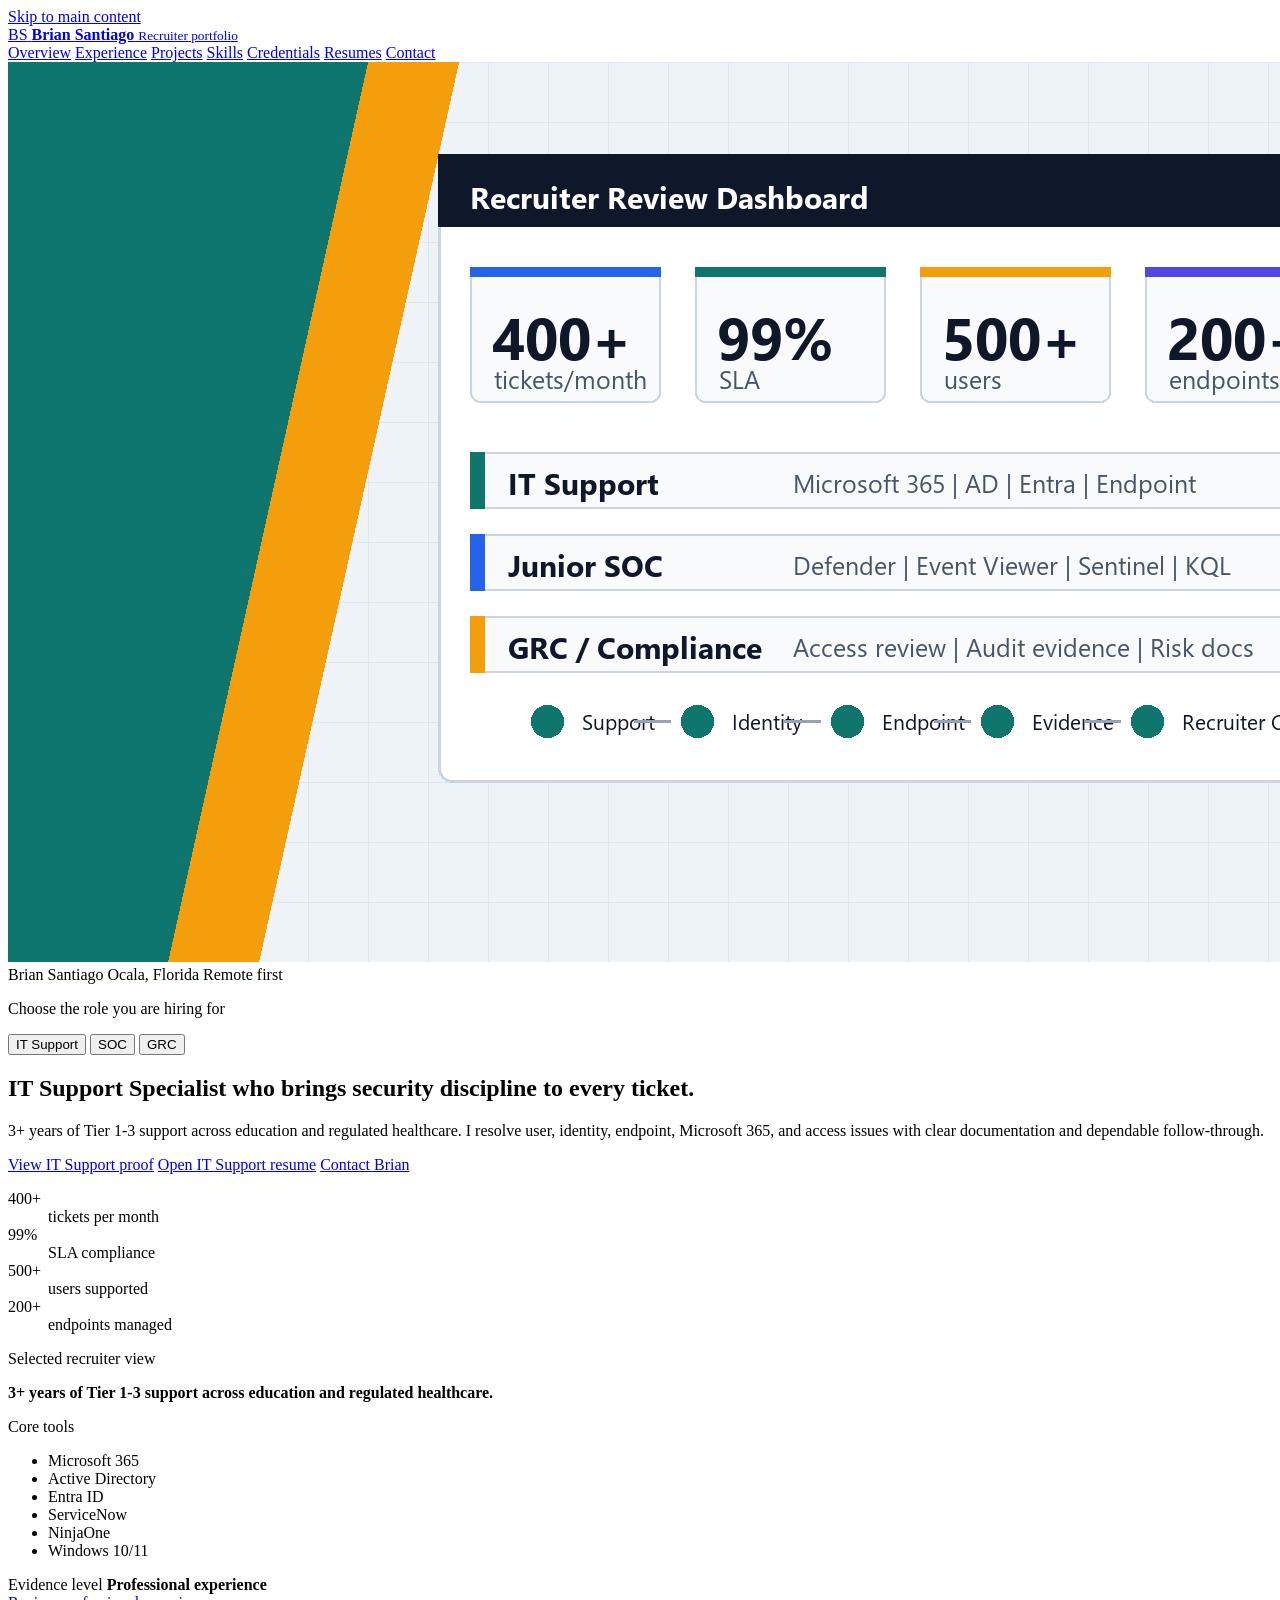
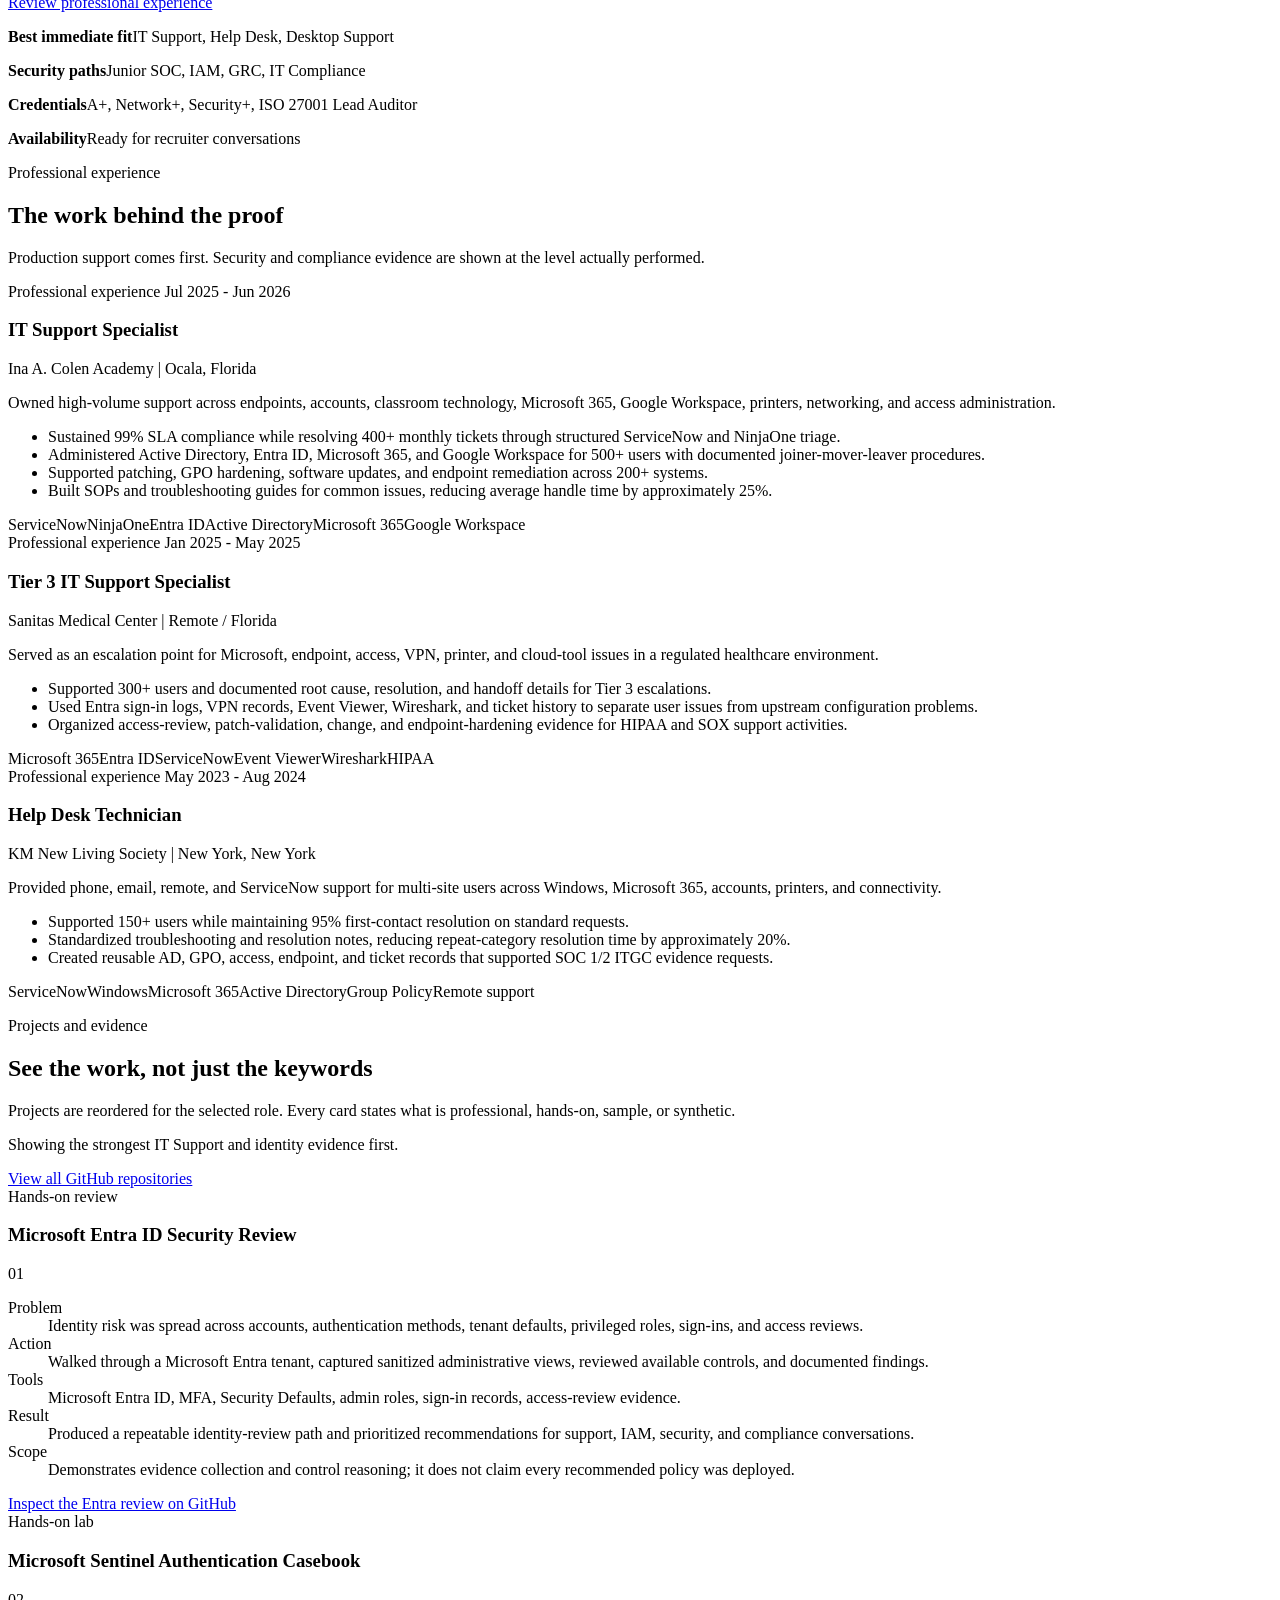
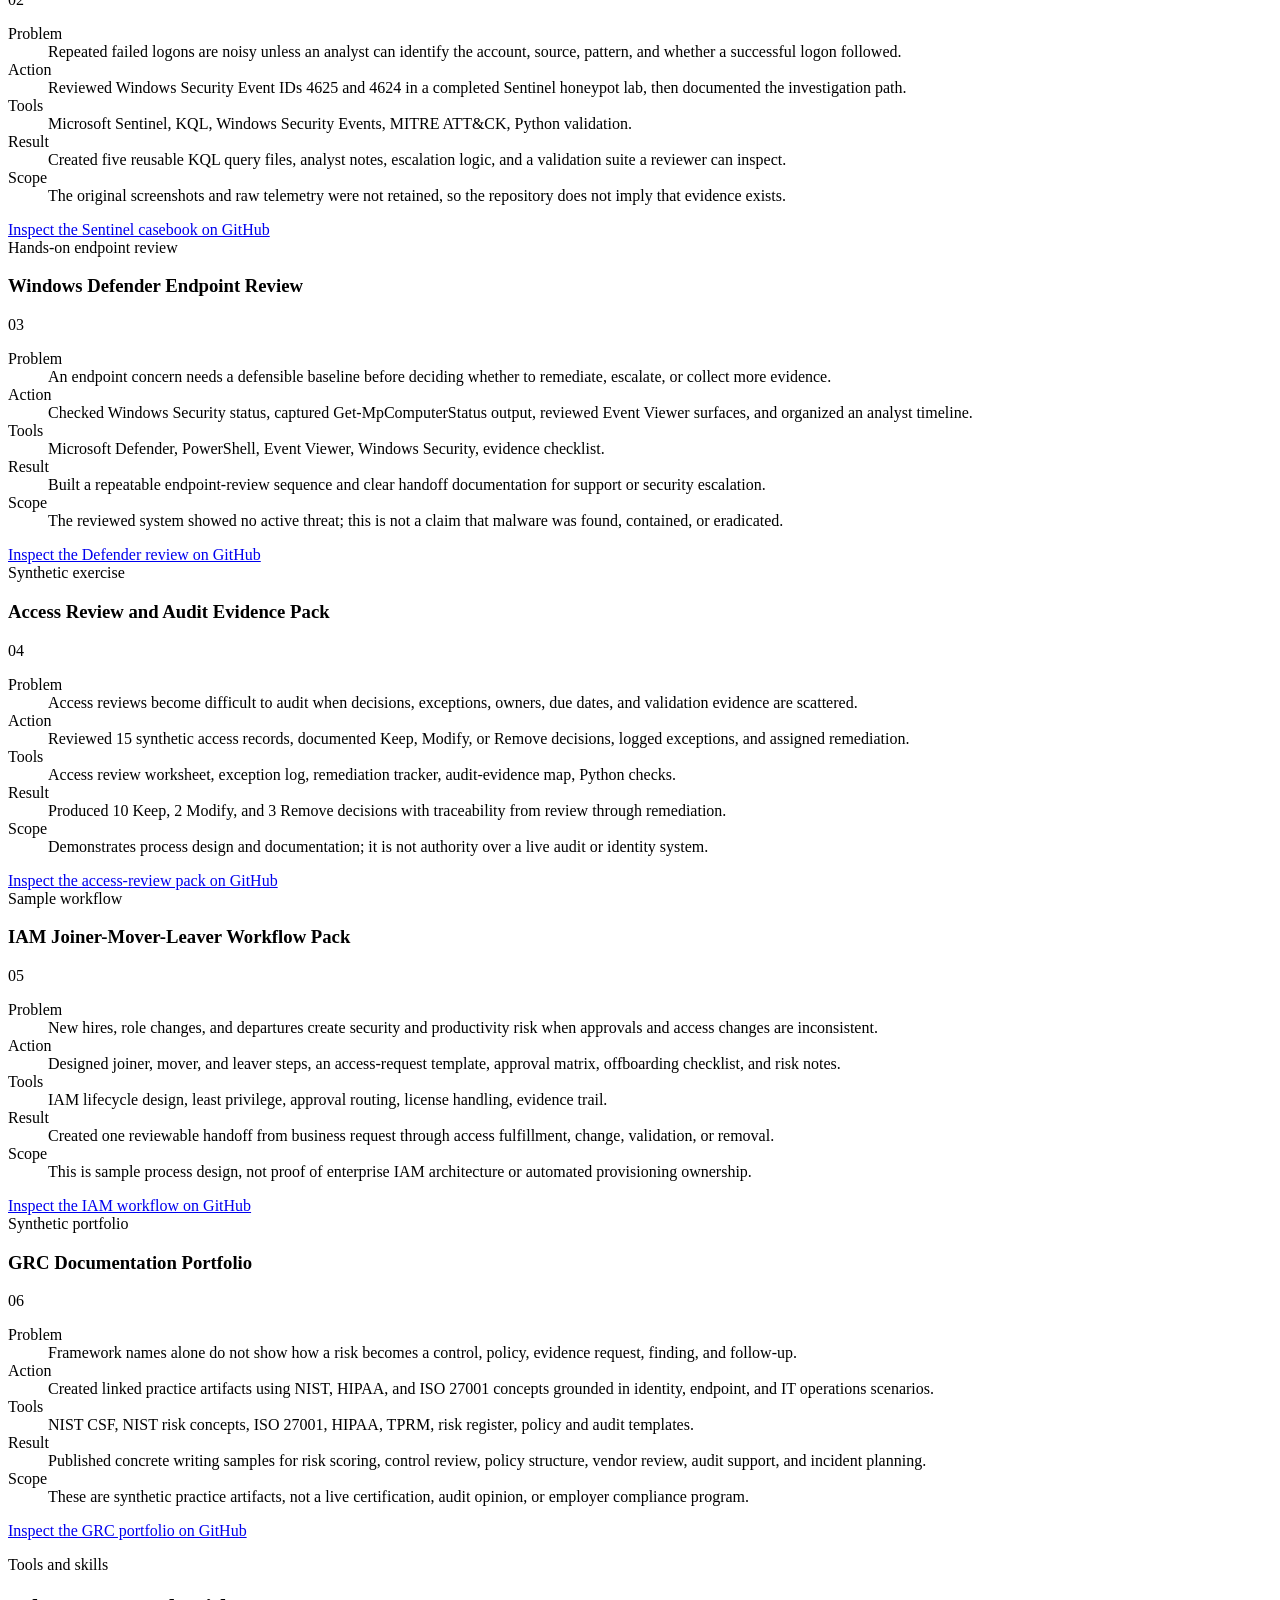
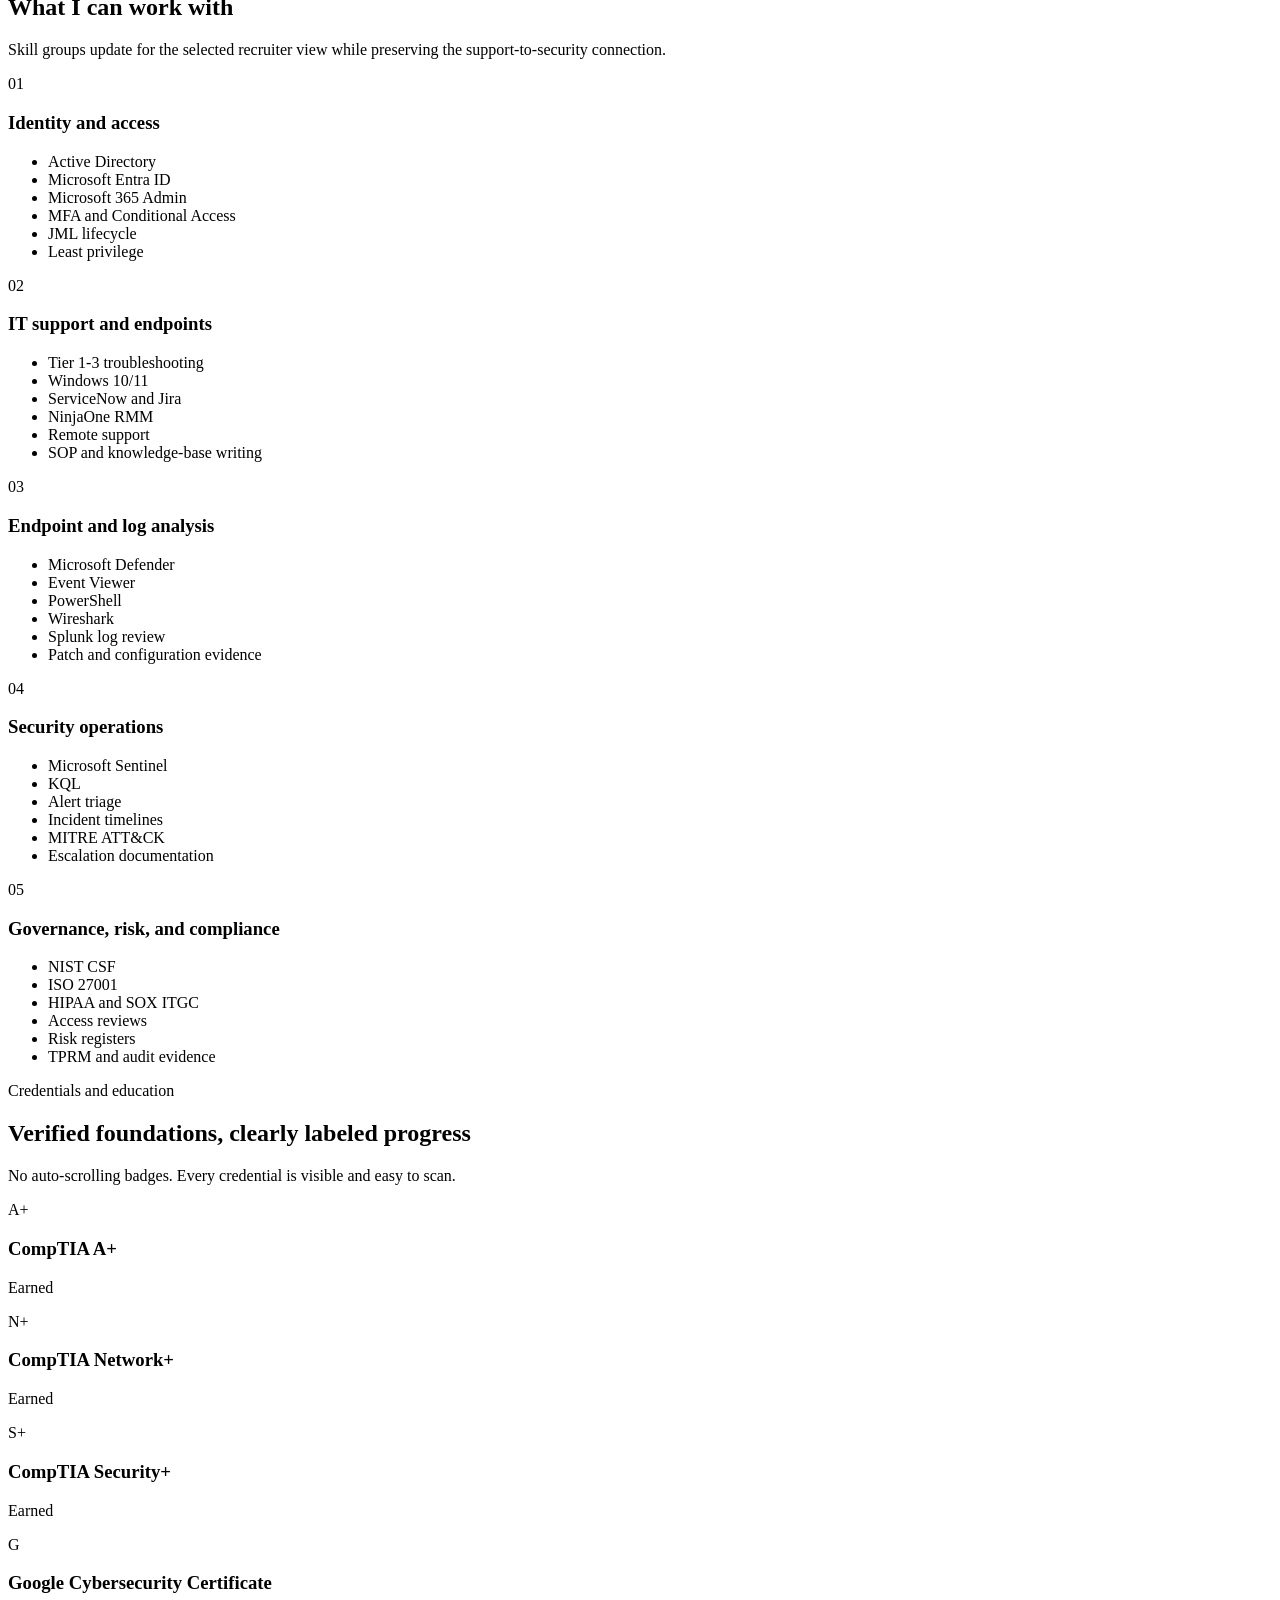
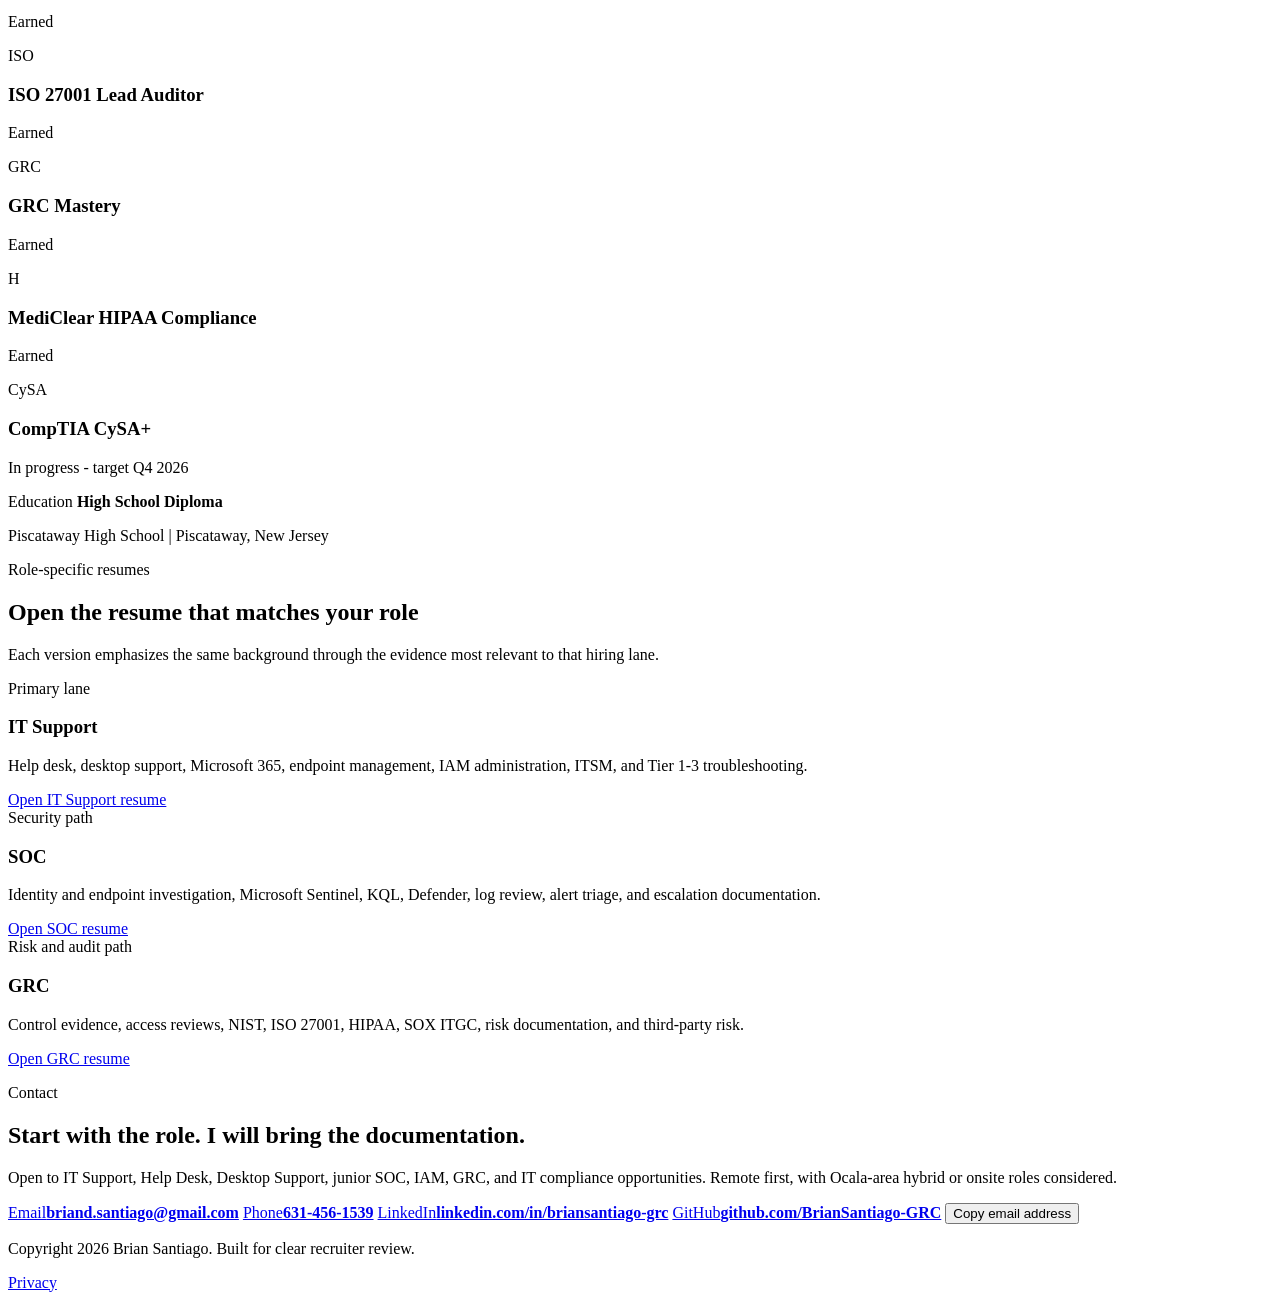
==== commit 22b99bbe: "Rebuild portfolio around recruiter role paths" ====
--- a/docs/index.html
+++ b/docs/index.html
@@ -3,2226 +3,460 @@
 <head>
   <meta charset="utf-8">
   <meta name="viewport" content="width=device-width, initial-scale=1">
-  <meta name="description" content="Brian Santiago's IT Support, SOC, and GRC portfolio with recruiter-ready proof: 400+ tickets/month, 99% SLA, 500+ users, 200+ endpoints, GRC evidence, and SOC lab work.">
+  <title>Brian Santiago | IT Support, SOC, and GRC Portfolio</title>
+  <meta name="description" content="Recruiter-ready portfolio for Brian Santiago: IT Support professional with Microsoft 365, Active Directory, Entra ID, ServiceNow, NinjaOne, SOC lab, IAM, and GRC evidence.">
   <link rel="canonical" href="https://briansantiago-grc.github.io/BrianSantiago-GRC/">
-  <meta property="og:type" content="profile">
+  <meta name="theme-color" content="#0d1619">
+  <meta property="og:type" content="website">
   <meta property="og:title" content="Brian Santiago | IT Support, SOC, and GRC Portfolio">
-  <meta property="og:description" content="Former over-the-road driver turned IT, SOC, and GRC professional. See support metrics, GRC evidence, SOC labs, certifications, resumes, and GitHub projects.">
+  <meta property="og:description" content="Professional IT support experience with role-specific SOC and GRC proof, projects, tools, credentials, and resumes.">
   <meta property="og:url" content="https://briansantiago-grc.github.io/BrianSantiago-GRC/">
   <meta property="og:image" content="https://briansantiago-grc.github.io/BrianSantiago-GRC/recruiter_portfolio_hero_visual.png">
-  <meta property="og:image:width" content="1800">
-  <meta property="og:image:height" content="900">
   <meta name="twitter:card" content="summary_large_image">
-  <meta name="twitter:title" content="Brian Santiago | IT Support, SOC, and GRC Portfolio">
-  <meta name="twitter:description" content="Recruiter-ready proof, resumes, GitHub projects, GRC evidence, and SOC lab work.">
+  <meta name="twitter:title" content="Brian Santiago | Recruiter Portfolio">
+  <meta name="twitter:description" content="IT Support first, with documented SOC and GRC proof.">
   <meta name="twitter:image" content="https://briansantiago-grc.github.io/BrianSantiago-GRC/recruiter_portfolio_hero_visual.png">
-  <link rel="icon" href="data:image/svg+xml,%3Csvg xmlns='http://www.w3.org/2000/svg' viewBox='0 0 64 64'%3E%3Crect width='64' height='64' rx='10' fill='%2300161b'/%3E%3Cpath d='M10 10h44v44H10z' fill='none' stroke='%2324d6c4' stroke-width='3'/%3E%3Ctext x='32' y='39' text-anchor='middle' font-family='Arial' font-size='22' font-weight='800' fill='white'%3EBS%3C/text%3E%3C/svg%3E">
-  <title>Brian Santiago | IT Support, SOC, and GRC Portfolio</title>
+  <link rel="icon" href="data:image/svg+xml,%3Csvg xmlns='http://www.w3.org/2000/svg' viewBox='0 0 64 64'%3E%3Crect width='64' height='64' rx='8' fill='%230d1619'/%3E%3Cpath d='M10 10h44v44H10z' fill='none' stroke='%2317a69e' stroke-width='3'/%3E%3Ctext x='32' y='39' text-anchor='middle' font-family='Arial' font-size='22' font-weight='800' fill='white'%3EBS%3C/text%3E%3C/svg%3E">
+  <link rel="stylesheet" href="assets/site.css">
   <script type="application/ld+json">
-    {
-      "@context": "https://schema.org",
-      "@type": "Person",
-      "name": "Brian Santiago",
-      "email": "mailto:briand.santiago@gmail.com",
-      "address": {
-        "@type": "PostalAddress",
-        "addressLocality": "Ocala",
-        "addressRegion": "FL",
-        "addressCountry": "US"
-      },
-      "jobTitle": "IT Support Specialist, SOC Analyst, GRC Analyst",
-      "url": "https://briansantiago-grc.github.io/BrianSantiago-GRC/",
-      "sameAs": [
-        "https://www.linkedin.com/in/briansantiago-grc",
-        "https://github.com/BrianSantiago-GRC"
-      ],
-      "knowsAbout": [
-        "IT Support",
-        "Microsoft 365",
-        "Entra ID",
-        "Microsoft Sentinel",
-        "KQL",
-        "GRC",
-        "ISO 27001",
-        "NIST CSF",
-        "HIPAA",
-        "Access Reviews"
-      ]
-    }
+  {
+    "@context": "https://schema.org",
+    "@type": "Person",
+    "name": "Brian Santiago",
+    "url": "https://briansantiago-grc.github.io/BrianSantiago-GRC/",
+    "email": "mailto:briand.santiago@gmail.com",
+    "telephone": "+1-631-456-1539",
+    "homeLocation": {"@type": "Place", "name": "Ocala, Florida"},
+    "jobTitle": "IT Support Specialist",
+    "sameAs": [
+      "https://www.linkedin.com/in/briansantiago-grc",
+      "https://github.com/BrianSantiago-GRC"
+    ],
+    "knowsAbout": [
+      "IT Support", "Microsoft 365", "Active Directory", "Microsoft Entra ID",
+      "ServiceNow", "NinjaOne", "Microsoft Sentinel", "KQL", "GRC", "IAM"
+    ]
+  }
   </script>
-  <style>
-    :root {
-      --ink: #071117;
-      --dark: #061014;
-      --dark-2: #0b171d;
-      --dark-3: #101f26;
-      --paper: #ffffff;
-      --soft: #f6f8fa;
-      --line: #d9e2e7;
-      --line-dark: rgba(180, 216, 219, 0.2);
-      --text: #17242b;
-      --muted: #586d77;
-      --teal: #20c7bc;
-      --teal-2: #0a8f84;
-      --amber: #f2ad22;
-      --amber-2: #ffcf5a;
-      --blue: #1d5668;
-      --max: 1220px;
-      --shadow: 0 26px 60px rgba(7, 17, 23, 0.14);
-      --radius: 6px;
-    }
-
-    * {
-      box-sizing: border-box;
-    }
-
-    html {
-      scroll-behavior: smooth;
-    }
-
-    body {
-      margin: 0;
-      color: var(--text);
-      background: var(--paper);
-      font-family: Arial, Helvetica, sans-serif;
-      line-height: 1.5;
-      overflow-x: hidden;
-    }
-
-    a {
-      color: inherit;
-      text-decoration: none;
-    }
-
-    img,
-    svg {
-      max-width: 100%;
-    }
-
-    a:hover {
-      text-decoration: underline;
-      text-underline-offset: 4px;
-      text-decoration-thickness: 2px;
-    }
-
-    a:focus-visible,
-    button:focus-visible {
-      outline: 3px solid var(--amber);
-      outline-offset: 4px;
-    }
-
-    .sr-only {
-      position: absolute;
-      width: 1px;
-      height: 1px;
-      padding: 0;
-      margin: -1px;
-      overflow: hidden;
-      clip: rect(0, 0, 0, 0);
-      white-space: nowrap;
-      border: 0;
-    }
-
-    .skip-link {
-      position: absolute;
-      top: -60px;
-      left: 16px;
-      z-index: 99;
-      padding: 10px 14px;
-      border-radius: 4px;
-      background: var(--amber);
-      color: var(--ink);
-      font-weight: 800;
-    }
-
-    .skip-link:focus {
-      top: 14px;
-    }
-
-    .site-shell {
-      min-height: 100vh;
-    }
-
-    .hero {
-      position: relative;
-      color: var(--paper);
-      background:
-        linear-gradient(90deg, rgba(6, 16, 20, 0.96) 0%, rgba(6, 16, 20, 0.88) 37%, rgba(6, 16, 20, 0.64) 72%, rgba(6, 16, 20, 0.92) 100%),
-        radial-gradient(circle at 70% 18%, rgba(32, 199, 188, 0.22), transparent 26%),
-        radial-gradient(circle at 52% 52%, rgba(242, 173, 34, 0.12), transparent 28%),
-        #061014;
-      overflow: hidden;
-    }
-
-    .hero::before {
-      content: "";
-      position: absolute;
-      inset: 0;
-      opacity: 0.56;
-      background:
-        linear-gradient(116deg, transparent 0 38%, rgba(32, 199, 188, 0.18) 38.2%, transparent 38.7%),
-        linear-gradient(125deg, transparent 0 49%, rgba(242, 173, 34, 0.17) 49.2%, transparent 49.75%),
-        linear-gradient(90deg, rgba(255,255,255,0.05) 1px, transparent 1px) 0 0 / 70px 70px,
-        linear-gradient(rgba(255,255,255,0.038) 1px, transparent 1px) 0 0 / 70px 70px;
-      pointer-events: none;
-    }
-
-    .route-map {
-      position: absolute;
-      inset: 0 0 auto auto;
-      width: 68%;
-      height: 620px;
-      pointer-events: none;
-      opacity: 0.92;
-    }
-
-    .route-map svg {
-      width: 100%;
-      height: 100%;
-      display: block;
-    }
-
-    .nav {
-      position: relative;
-      z-index: 5;
-      max-width: var(--max);
-      min-height: 78px;
-      margin: 0 auto;
-      padding: 0 clamp(20px, 4vw, 42px);
-      display: flex;
-      align-items: center;
-      justify-content: space-between;
-      gap: 30px;
-      border-bottom: 1px solid var(--line-dark);
-    }
-
-    .brand {
-      display: inline-flex;
-      align-items: center;
-      gap: 12px;
-      color: var(--paper);
-      font-weight: 900;
-      letter-spacing: 0;
-      text-transform: uppercase;
-      white-space: nowrap;
-    }
-
-    .brand-mark {
-      width: 36px;
-      height: 36px;
-      display: grid;
-      place-items: center;
-      border: 2px solid var(--teal);
-      border-radius: 3px;
-      color: var(--paper);
-      font-size: 17px;
-      line-height: 1;
-      box-shadow: 0 0 24px rgba(32, 199, 188, 0.3);
-    }
-
-    .nav-links {
-      display: flex;
-      align-items: center;
-      justify-content: flex-end;
-      gap: clamp(18px, 3vw, 34px);
-      font-size: 14px;
-      font-weight: 800;
-      color: #f1f7f8;
-    }
-
-    .hero-grid {
-      position: relative;
-      z-index: 2;
-      max-width: var(--max);
-      min-height: 650px;
-      margin: 0 auto;
-      padding: 70px clamp(20px, 4vw, 42px) 44px;
-      display: grid;
-      grid-template-columns: minmax(0, 0.9fr) minmax(420px, 0.9fr);
-      gap: clamp(32px, 6vw, 82px);
-      align-items: center;
-    }
-
-    .kicker {
-      margin: 0 0 16px;
-      color: var(--teal);
-      font-size: 13px;
-      font-weight: 900;
-      letter-spacing: 0;
-      text-transform: uppercase;
-    }
-
-    h1,
-    h2,
-    h3,
-    p {
-      margin-top: 0;
-    }
-
-    h1 {
-      margin: 0 0 10px;
-      color: var(--paper);
-      font-size: clamp(54px, 7vw, 88px);
-      line-height: 0.98;
-      font-weight: 900;
-      letter-spacing: 0;
-    }
-
-    .hero-role {
-      margin: 0 0 24px;
-      color: var(--teal);
-      font-size: clamp(23px, 3vw, 32px);
-      font-weight: 900;
-      line-height: 1.15;
-    }
-
-    .hero-role span {
-      color: var(--amber);
-      display: inline-block;
-      margin: 0 10px;
-    }
-
-    .hero-copy {
-      max-width: 650px;
-    }
-
-    .hero-copy p:not(.kicker):not(.hero-role) {
-      margin: 0;
-      color: #d9e8eb;
-      font-size: 17px;
-      max-width: 580px;
-    }
-
-    .hero-actions {
-      display: flex;
-      flex-wrap: wrap;
-      gap: 14px;
-      margin-top: 30px;
-    }
-
-    .btn {
-      min-height: 48px;
-      display: inline-flex;
-      align-items: center;
-      justify-content: center;
-      gap: 10px;
-      padding: 0 16px;
-      border-radius: 4px;
-      border: 1px solid transparent;
-      font-size: 14px;
-      font-weight: 900;
-      transition: transform 160ms ease, background 160ms ease, border-color 160ms ease;
-    }
-
-    .btn:hover {
-      transform: translateY(-1px);
-      text-decoration: none;
-    }
-
-    .btn.primary {
-      background: var(--teal);
-      color: #031112;
-      box-shadow: 0 14px 26px rgba(32, 199, 188, 0.22);
-    }
-
-    .btn.outline {
-      color: var(--paper);
-      border-color: var(--amber);
-      background: rgba(6, 16, 20, 0.28);
-    }
-
-    .btn.secondary {
-      color: var(--paper);
-      border-color: rgba(217, 232, 235, 0.48);
-      background: rgba(217, 232, 235, 0.08);
-    }
-
-    .hero-proof {
-      display: grid;
-      grid-template-columns: repeat(4, minmax(0, 1fr));
-      margin-top: 26px;
-      border: 1px solid var(--line-dark);
-      background: rgba(7, 17, 23, 0.42);
-      backdrop-filter: blur(8px);
-    }
-
-    .proof-point {
-      min-height: 82px;
-      padding: 15px 14px 13px;
-      border-left: 1px solid var(--line-dark);
-    }
-
-    .proof-point:first-child {
-      border-left: 0;
-    }
-
-    .proof-point strong {
-      display: block;
-      color: var(--amber);
-      font-size: 25px;
-      line-height: 1;
-      font-weight: 900;
-    }
-
-    .proof-point span {
-      display: block;
-      margin-top: 7px;
-      color: #d9e8eb;
-      font-size: 12px;
-      line-height: 1.25;
-      font-weight: 800;
-    }
-
-    .hero-traits {
-      display: grid;
-      grid-template-columns: repeat(4, minmax(0, 1fr));
-      gap: 22px;
-      margin-top: 54px;
-      max-width: 760px;
-    }
-
-    .trait {
-      display: grid;
-      grid-template-columns: 32px 1fr;
-      gap: 10px;
-      align-items: start;
-      min-width: 0;
-    }
-
-    .trait svg {
-      width: 28px;
-      height: 28px;
-      color: var(--teal);
-      stroke-width: 1.8;
-    }
-
-    .trait strong {
-      display: block;
-      color: var(--paper);
-      font-size: 13px;
-      line-height: 1.25;
-    }
-
-    .trait span {
-      display: block;
-      color: #a9bdc2;
-      margin-top: 3px;
-      font-size: 12px;
-      line-height: 1.35;
-    }
-
-    .hero-evidence {
-      position: relative;
-      min-height: 680px;
-    }
-
-    .mile-card,
-    .route-card,
-    .evidence-table,
-    .event-log {
-      position: absolute;
-      border: 1px solid rgba(180, 216, 219, 0.25);
-      border-radius: var(--radius);
-      background: rgba(6, 16, 20, 0.72);
-      color: #d9e8eb;
-      box-shadow: 0 20px 50px rgba(0, 0, 0, 0.25);
-      backdrop-filter: blur(10px);
-    }
-
-    .mile-card {
-      top: 110px;
-      left: 85px;
-      width: 110px;
-      padding: 16px;
-      text-align: center;
-    }
-
-    .mile-card span {
-      display: block;
-      color: #bcd0d5;
-      font-size: 11px;
-      font-weight: 900;
-      text-transform: uppercase;
-    }
-
-    .mile-card strong {
-      display: block;
-      color: var(--amber);
-      font-size: 38px;
-      line-height: 1;
-      margin-top: 4px;
-      font-weight: 900;
-    }
-
-    .route-card {
-      top: 44px;
-      right: 0;
-      width: 210px;
-      padding: 18px;
-    }
-
-    .route-card h3,
-    .evidence-table h3,
-    .event-log h3 {
-      margin: 0 0 12px;
-      color: var(--teal);
-      font-size: 12px;
-      font-weight: 900;
-      letter-spacing: 0;
-      text-transform: uppercase;
-    }
-
-    .route-card ul {
-      margin: 0;
-      padding: 0;
-      display: grid;
-      gap: 9px;
-      list-style: none;
-    }
-
-    .route-card li {
-      display: grid;
-      grid-template-columns: 18px 1fr;
-      gap: 8px;
-      align-items: center;
-      color: #d9e8eb;
-      font-size: 12px;
-      font-weight: 800;
-    }
-
-    .check-dot {
-      width: 15px;
-      height: 15px;
-      border: 1px solid var(--teal);
-      border-radius: 999px;
-      position: relative;
-    }
-
-    .check-dot::after {
-      content: "";
-      position: absolute;
-      left: 4px;
-      top: 2px;
-      width: 4px;
-      height: 7px;
-      border: solid var(--teal);
-      border-width: 0 2px 2px 0;
-      transform: rotate(45deg);
-    }
-
-    .evidence-table {
-      right: 0;
-      top: 230px;
-      width: min(100%, 430px);
-      padding: 16px;
-    }
-
-    .evidence-table table {
-      width: 100%;
-      border-collapse: collapse;
-      color: #d7e5e8;
-      font-size: 12px;
-    }
-
-    .evidence-table th,
-    .evidence-table td {
-      padding: 7px 6px;
-      border-top: 1px solid rgba(180, 216, 219, 0.15);
-      text-align: left;
-    }
-
-    .evidence-table th {
-      color: #94acb3;
-      font-size: 11px;
-      font-weight: 800;
-    }
-
-    .evidence-table td:nth-child(2) {
-      color: var(--paper);
-      font-weight: 800;
-    }
-
-    .evidence-table td:nth-child(3) {
-      color: var(--amber);
-      text-align: right;
-      font-weight: 900;
-    }
-
-    .event-log {
-      right: 0;
-      top: 498px;
-      width: min(100%, 430px);
-      padding: 14px 16px;
-    }
-
-    .log-line {
-      display: grid;
-      grid-template-columns: 94px 48px 1fr;
-      gap: 8px;
-      padding: 4px 0;
-      color: #aebfc4;
-      font: 12px/1.3 Consolas, "Courier New", monospace;
-    }
-
-    .log-line span:nth-child(2) {
-      color: var(--teal);
-      font-weight: 900;
-    }
-
-    .log-line.warning span:nth-child(2),
-    .log-line.warning span:nth-child(3) {
-      color: var(--amber);
-    }
-
-    .role-router {
-      color: var(--paper);
-      background:
-        linear-gradient(90deg, rgba(6,16,20,0.98), rgba(9,28,35,0.94)),
-        var(--dark);
-      border-top: 1px solid var(--line-dark);
-      border-bottom: 1px solid var(--line-dark);
-      padding: 30px clamp(20px, 4vw, 42px);
-    }
-
-    .role-router-inner {
-      max-width: var(--max);
-      margin: 0 auto;
-      display: grid;
-      grid-template-columns: minmax(250px, 0.72fr) minmax(0, 1fr) minmax(230px, 0.54fr);
-      gap: 28px;
-      align-items: center;
-    }
-
-    .role-router h2 {
-      margin: 0;
-      color: var(--paper);
-      font-size: clamp(25px, 3vw, 34px);
-      line-height: 1.05;
-      letter-spacing: 0;
-    }
-
-    .role-router p {
-      margin: 8px 0 0;
-      color: #cfe1e4;
-      font-size: 15px;
-    }
-
-    .role-tabs {
-      display: flex;
-      flex-wrap: wrap;
-      gap: 8px;
-      padding: 6px;
-      border: 1px solid var(--line-dark);
-      background: rgba(255, 255, 255, 0.05);
-    }
-
-    .role-tab {
-      flex: 1 1 118px;
-      min-height: 42px;
-      border: 0;
-      border-radius: 3px;
-      background: transparent;
-      color: #d9e8eb;
-      cursor: pointer;
-      font: inherit;
-      font-size: 13px;
-      font-weight: 900;
-      text-transform: uppercase;
-      letter-spacing: 0.04em;
-    }
-
-    .role-tab[aria-pressed="true"] {
-      background: var(--teal);
-      color: var(--ink);
-      box-shadow: 0 10px 28px rgba(32, 199, 188, 0.22);
-    }
-
-    .role-panel {
-      border-left: 1px solid var(--line-dark);
-      padding-left: 22px;
-    }
-
-    .role-panel strong {
-      display: block;
-      color: var(--amber);
-      font-size: 13px;
-      line-height: 1.25;
-      text-transform: uppercase;
-      letter-spacing: 0.08em;
-    }
-
-    .resume-link {
-      display: inline-flex;
-      align-items: center;
-      justify-content: center;
-      min-height: 46px;
-      margin-top: 14px;
-      padding: 0 16px;
-      border: 1px solid var(--amber);
-      color: var(--paper);
-      font-size: 14px;
-      font-weight: 900;
-    }
-
-    .section {
-      padding: clamp(58px, 7vw, 86px) clamp(20px, 4vw, 42px);
-      scroll-margin-top: 88px;
-      background: var(--paper);
-    }
-
-    .section-inner {
-      max-width: var(--max);
-      margin: 0 auto;
-    }
-
-    .two-col {
-      display: grid;
-      grid-template-columns: minmax(0, 0.95fr) minmax(340px, 0.75fr);
-      gap: clamp(36px, 7vw, 84px);
-      align-items: start;
-    }
-
-    .label {
-      margin: 0 0 10px;
-      color: var(--teal-2);
-      font-size: 12px;
-      font-weight: 900;
-      letter-spacing: 0;
-      text-transform: uppercase;
-    }
-
-    h2 {
-      margin: 0;
-      color: var(--ink);
-      font-size: clamp(34px, 4.5vw, 52px);
-      line-height: 1.05;
-      font-weight: 900;
-      letter-spacing: 0;
-    }
-
-    h2 .dot {
-      color: var(--amber);
-    }
-
-    .about p,
-    .section-copy {
-      color: #40545d;
-      font-size: 17px;
-    }
-
-    .about ul {
-      margin: 22px 0 0;
-      padding: 0;
-      list-style: none;
-      display: grid;
-      gap: 10px;
-      color: #30444d;
-      font-size: 15px;
-      font-weight: 700;
-    }
-
-    .about li {
-      display: grid;
-      grid-template-columns: 18px 1fr;
-      gap: 10px;
-    }
-
-    .about li::before {
-      content: "";
-      width: 14px;
-      height: 14px;
-      margin-top: 4px;
-      border: 1px solid var(--teal-2);
-      border-radius: 999px;
-      background:
-        linear-gradient(135deg, transparent 0 45%, var(--teal-2) 45% 58%, transparent 58%);
-    }
-
-    .glance {
-      padding-left: clamp(26px, 5vw, 62px);
-      border-left: 1px solid var(--line);
-    }
-
-    .glance-list {
-      display: grid;
-      gap: 18px;
-      margin-top: 26px;
-    }
-
-    .glance-row {
-      display: grid;
-      grid-template-columns: 38px 120px 1fr;
-      gap: 14px;
-      align-items: center;
-      color: #33474f;
-      font-size: 15px;
-    }
-
-    .glance-row svg {
-      width: 26px;
-      height: 26px;
-      color: var(--blue);
-      stroke-width: 1.8;
-    }
-
-    .glance-row strong {
-      color: var(--ink);
-      font-weight: 900;
-    }
-
-    .divider {
-      max-width: var(--max);
-      height: 1px;
-      margin: 0 auto;
-      background: var(--line);
-    }
-
-    .section-head {
-      display: flex;
-      align-items: end;
-      justify-content: space-between;
-      gap: 24px;
-      margin-bottom: 22px;
-    }
-
-    .section-head a {
-      color: var(--teal-2);
-      font-size: 14px;
-      font-weight: 900;
-      white-space: nowrap;
-    }
-
-    .spotlight-grid {
-      display: grid;
-      grid-template-columns: repeat(3, minmax(0, 1fr));
-      gap: 18px;
-      margin: 0 0 24px;
-    }
-
-    .spotlight {
-      padding: 20px;
-      border: 1px solid var(--line);
-      border-radius: var(--radius);
-      background:
-        linear-gradient(180deg, rgba(32,199,188,0.07), transparent 58%),
-        var(--paper);
-      box-shadow: 0 18px 38px rgba(7, 17, 23, 0.06);
-    }
-
-    .spotlight h3 {
-      margin: 0 0 12px;
-      color: var(--ink);
-      font-size: 18px;
-      line-height: 1.18;
-      font-weight: 900;
-    }
-
-    .spotlight dl {
-      display: grid;
-      grid-template-columns: 76px 1fr;
-      gap: 8px 12px;
-      margin: 0;
-      color: #40545d;
-      font-size: 13px;
-      line-height: 1.35;
-    }
-
-    .spotlight dt {
-      color: var(--teal-2);
-      font-weight: 900;
-      text-transform: uppercase;
-      letter-spacing: 0.04em;
-    }
-
-    .spotlight dd {
-      margin: 0;
-    }
-
-    .project-filter {
-      display: flex;
-      flex-wrap: wrap;
-      gap: 8px;
-      margin: 0 0 16px;
-    }
-
-    .filter-chip {
-      min-height: 38px;
-      padding: 0 13px;
-      border: 1px solid var(--line);
-      border-radius: 999px;
-      background: var(--paper);
-      color: var(--blue);
-      cursor: pointer;
-      font: inherit;
-      font-size: 12px;
-      font-weight: 900;
-      text-transform: uppercase;
-      letter-spacing: 0.04em;
-    }
-
-    .filter-chip[aria-pressed="true"] {
-      border-color: var(--teal);
-      background: var(--teal);
-      color: var(--ink);
-    }
-
-    .case-table {
-      border: 1px solid var(--line);
-      border-radius: var(--radius);
-      overflow: hidden;
-      background: var(--paper);
-      box-shadow: 0 16px 40px rgba(7, 17, 23, 0.06);
-    }
-
-    .case-row {
-      display: grid;
-      grid-template-columns: 86px 58px minmax(0, 1.4fr) minmax(190px, 0.7fr) 150px;
-      align-items: stretch;
-      border-top: 1px solid var(--line);
-      min-height: 96px;
-    }
-
-    .case-row:first-child {
-      border-top: 0;
-    }
-
-    .case-row[hidden] {
-      display: none;
-    }
-
-    .case-table .case-row[hidden] {
-      display: none;
-    }
-
-    .case-icon,
-    .case-num,
-    .case-main,
-    .case-tags,
-    .case-action {
-      padding: 18px;
-      display: flex;
-      align-items: center;
-    }
-
-    .case-icon {
-      justify-content: center;
-      border-right: 1px solid var(--line);
-      color: var(--teal-2);
-    }
-
-    .case-icon svg {
-      width: 36px;
-      height: 36px;
-      stroke-width: 1.8;
-    }
-
-    .case-num {
-      color: var(--teal-2);
-      font-weight: 900;
-      font-size: 14px;
-      align-items: flex-start;
-      padding-top: 22px;
-    }
-
-    .case-main {
-      display: block;
-    }
-
-    .case-main h3 {
-      margin: 0 0 4px;
-      color: var(--ink);
-      font-size: 18px;
-      line-height: 1.2;
-      font-weight: 900;
-    }
-
-    .case-main p {
-      margin: 0;
-      color: #546a73;
-      font-size: 14px;
-      line-height: 1.35;
-    }
-
-    .case-tags {
-      display: flex;
-      flex-wrap: wrap;
-      gap: 8px;
-      align-content: center;
-      color: #38525d;
-      font-size: 13px;
-      font-weight: 800;
-    }
-
-    .case-tags span:not(:last-child)::after {
-      content: "•";
-      margin-left: 8px;
-      margin-right: 8px;
-      color: #9aacb2;
-    }
-
-    .case-action {
-      justify-content: flex-end;
-    }
-
-    .case-action a {
-      color: var(--teal-2);
-      font-size: 14px;
-      font-weight: 900;
-      line-height: 1.25;
-      text-align: right;
-    }
-
-    .skills {
-      display: grid;
-      grid-template-columns: repeat(5, minmax(0, 1fr));
-      gap: 0;
-      border-top: 1px solid var(--line);
-      border-bottom: 1px solid var(--line);
-      margin-top: 28px;
-    }
-
-    .skill {
-      padding: 24px 22px;
-      border-left: 1px solid var(--line);
-    }
-
-    .skill:first-child {
-      border-left: 0;
-    }
-
-    .skill svg {
-      width: 30px;
-      height: 30px;
-      color: var(--blue);
-      stroke-width: 1.7;
-      margin-bottom: 12px;
-    }
-
-    .skill h3 {
-      margin: 0 0 12px;
-      color: var(--ink);
-      font-size: 16px;
-      line-height: 1.25;
-      font-weight: 900;
-    }
-
-    .skill ul {
-      margin: 0;
-      padding-left: 17px;
-      color: #40545d;
-      font-size: 14px;
-      line-height: 1.7;
-    }
-
-    .cert-head {
-      display: flex;
-      align-items: center;
-      justify-content: space-between;
-      gap: 16px;
-    }
-
-    .marquee-toggle {
-      min-height: 38px;
-      padding: 0 14px;
-      border: 1px solid var(--line);
-      border-radius: 999px;
-      background: var(--paper);
-      color: var(--blue);
-      cursor: pointer;
-      font: inherit;
-      font-size: 12px;
-      font-weight: 900;
-      text-transform: uppercase;
-      letter-spacing: 0.04em;
-    }
-
-    .marquee-toggle[aria-pressed="true"] {
-      border-color: var(--teal);
-      background: var(--teal);
-      color: var(--ink);
-    }
-
-    .cert-marquee {
-      position: relative;
-      margin-top: 30px;
-      overflow: hidden;
-      padding: 12px 0 18px;
-      -webkit-mask-image: linear-gradient(90deg, transparent, #000 7%, #000 93%, transparent);
-      mask-image: linear-gradient(90deg, transparent, #000 7%, #000 93%, transparent);
-    }
-
-    .cert-track {
-      display: flex;
-      gap: 18px;
-      width: max-content;
-      animation: cert-scroll 76s linear infinite;
-      will-change: transform;
-    }
-
-    .cert-marquee:hover .cert-track {
-      animation-play-state: paused;
-    }
-
-    .cert-marquee.cert-paused .cert-track {
-      animation-play-state: paused;
-    }
-
-    .cert-set {
-      display: flex;
-      gap: 18px;
-    }
-
-    .cert {
-      flex: 0 0 212px;
-      min-height: 238px;
-      padding: 20px 16px 18px;
-      border: 1px solid var(--line);
-      border-radius: var(--radius);
-      background:
-        linear-gradient(180deg, rgba(32,199,188,0.06), rgba(255,255,255,0) 48%),
-        var(--paper);
-      box-shadow: 0 20px 42px rgba(8, 25, 32, 0.08);
-      text-align: center;
-      color: var(--ink);
-    }
-
-    .badge {
-      --badge-accent: var(--blue);
-      --badge-bg: #0b1720;
-      width: 96px;
-      height: 116px;
-      margin: 0 auto 14px;
-      display: flex;
-      flex-direction: column;
-      justify-content: center;
-      align-items: center;
-      gap: 6px;
-      color: var(--paper);
-      background:
-        linear-gradient(160deg, rgba(255,255,255,0.16), transparent 34%),
-        linear-gradient(180deg, var(--badge-accent) 0 10px, var(--badge-bg) 10px 100%);
-      clip-path: polygon(50% 0%, 89% 14%, 89% 67%, 50% 100%, 11% 67%, 11% 14%);
-      filter: drop-shadow(0 12px 18px rgba(7, 17, 23, 0.2));
-      font-weight: 900;
-      line-height: 1;
-    }
-
-    .badge-brand {
-      font-size: 10px;
-      line-height: 1.25;
-    }
-
-    .badge-mark {
-      display: block;
-      padding-top: 2px;
-      color: var(--badge-accent);
-      font-size: 31px;
-      line-height: 1.38;
-    }
-
-    .badge-note {
-      font-size: 10px;
-      line-height: 1.25;
-      color: rgba(255,255,255,0.78);
-    }
-
-    .badge-comptia-a {
-      --badge-accent: #e31837;
-      --badge-bg: #101820;
-    }
-
-    .badge-network {
-      --badge-accent: #1378bf;
-      --badge-bg: #102234;
-    }
-
-    .badge-security {
-      --badge-accent: #20c7bc;
-      --badge-bg: #0b1f1e;
-    }
-
-    .badge-cysa {
-      --badge-accent: #7357ff;
-      --badge-bg: #17162d;
-    }
-
-    .badge-grc {
-      --badge-accent: #2fb579;
-      --badge-bg: #10251d;
-    }
-
-    .badge-hipaa {
-      --badge-accent: #4bb6e8;
-      --badge-bg: #112232;
-    }
-
-    .badge-google {
-      --badge-accent: #4285f4;
-      --badge-bg: #ffffff;
-      color: #202124;
-      background:
-        linear-gradient(90deg, #4285f4 0 25%, #ea4335 25% 50%, #fbbc05 50% 75%, #34a853 75% 100%) top / 100% 12px no-repeat,
-        linear-gradient(160deg, rgba(66,133,244,0.14), rgba(255,255,255,0) 42%),
-        #ffffff;
-      box-shadow: inset 0 0 0 1px #d7dee3;
-    }
-
-    .badge-google .badge-mark {
-      color: #4285f4;
-      font-size: 39px;
-    }
-
-    .badge-google .badge-note {
-      color: #4d5b63;
-      font-size: 9px;
-    }
-
-    .badge-iso {
-      --badge-accent: #f2ad22;
-      --badge-bg: #102a3a;
-    }
-
-    .badge-iso .badge-mark {
-      color: var(--paper);
-      font-size: 26px;
-    }
-
-    @keyframes cert-scroll {
-      from {
-        transform: translateX(0);
-      }
-
-      to {
-        transform: translateX(calc(-50% - 9px));
-      }
-    }
-
-    .cert > strong {
-      display: block;
-      font-size: 14px;
-      line-height: 1.25;
-      font-weight: 900;
-    }
-
-    .cert > span {
-      display: block;
-      margin-top: 5px;
-      color: var(--muted);
-      font-size: 13px;
-      font-weight: 800;
-    }
-
-    .cert-status {
-      display: inline-flex;
-      align-items: center;
-      justify-content: center;
-      min-height: 24px;
-      margin-top: 12px;
-      padding: 0 10px;
-      border: 1px solid rgba(32, 199, 188, 0.38);
-      border-radius: 999px;
-      color: var(--teal-2);
-      font-size: 11px;
-      font-weight: 900;
-      text-transform: uppercase;
-      letter-spacing: 0.04em;
-    }
-
-    .cert-status.in-progress {
-      border-color: rgba(242, 173, 34, 0.55);
-      color: #a46f00;
-    }
-
-    @media (prefers-reduced-motion: reduce) {
-      .cert-track {
-        animation: none;
-      }
-    }
-
-    .footer-cta {
-      position: relative;
-      overflow: hidden;
-      color: var(--paper);
-      background:
-        linear-gradient(90deg, rgba(6,16,20,0.94), rgba(6,16,20,0.86)),
-        var(--dark);
-      padding: 44px clamp(20px, 4vw, 42px);
-    }
-
-    .footer-cta::before {
-      content: "";
-      position: absolute;
-      left: -20px;
-      top: 36px;
-      width: 140px;
-      height: 180px;
-      border-left: 3px solid var(--amber);
-      border-bottom: 3px solid var(--amber);
-      border-radius: 0 0 0 70px;
-      transform: rotate(-22deg);
-      opacity: 0.95;
-    }
-
-    .footer-inner {
-      position: relative;
-      z-index: 2;
-      max-width: var(--max);
-      margin: 0 auto;
-      display: grid;
-      grid-template-columns: minmax(0, 1.1fr) minmax(300px, 0.8fr) 220px;
-      gap: 36px;
-      align-items: center;
-    }
-
-    .footer-cta h2 {
-      color: var(--paper);
-      font-size: clamp(28px, 4vw, 38px);
-    }
-
-    .footer-cta p {
-      margin: 10px 0 0;
-      color: #c9dadd;
-      max-width: 620px;
-    }
-
-    .contact-list {
-      display: grid;
-      gap: 10px;
-      color: #d8e7ea;
-      font-size: 15px;
-      font-weight: 800;
-    }
-
-    .contact-list a {
-      display: inline-flex;
-      align-items: center;
-      gap: 10px;
-    }
-
-    .contact-list svg {
-      width: 22px;
-      height: 22px;
-      color: var(--teal);
-    }
-
-    .send-btn {
-      min-height: 54px;
-      justify-self: end;
-      width: 100%;
-      border: 1px solid var(--teal);
-      border-radius: 4px;
-      color: var(--teal);
-      display: inline-flex;
-      align-items: center;
-      justify-content: center;
-      gap: 12px;
-      font-weight: 900;
-    }
-
-    .copyright {
-      max-width: var(--max);
-      margin: 30px auto 0;
-      padding-top: 22px;
-      border-top: 1px solid rgba(180, 216, 219, 0.18);
-      color: #9db3b8;
-      font-size: 13px;
-      display: flex;
-      justify-content: space-between;
-      gap: 18px;
-      flex-wrap: wrap;
-    }
-
-    .copy-button {
-      border: 0;
-      background: transparent;
-      color: inherit;
-      padding: 0;
-      font: inherit;
-      font-weight: 800;
-      cursor: pointer;
-    }
-
-    .copy-button:hover {
-      text-decoration: underline;
-      text-underline-offset: 4px;
-    }
-
-    @media (prefers-reduced-motion: reduce) {
-      html {
-        scroll-behavior: auto;
-      }
-
-      .btn {
-        transition: none;
-      }
-    }
-
-    @media (max-width: 1020px) {
-      .nav {
-        min-height: auto;
-        padding-top: 18px;
-        padding-bottom: 18px;
-        flex-direction: column;
-        align-items: flex-start;
-      }
-
-      .nav-links {
-        width: 100%;
-        justify-content: flex-start;
-        overflow-x: auto;
-        padding-bottom: 2px;
-      }
-
-      .hero-grid {
-        grid-template-columns: 1fr;
-        min-height: auto;
-      }
-
-      .hero-evidence {
-        min-height: 410px;
-      }
-
-      .hero-traits {
-        grid-template-columns: repeat(2, minmax(0, 1fr));
-      }
-
-      .hero-proof,
-      .spotlight-grid {
-        grid-template-columns: repeat(2, minmax(0, 1fr));
-      }
-
-      .proof-point:nth-child(odd) {
-        border-left: 0;
-      }
-
-      .proof-point:nth-child(n+3) {
-        border-top: 1px solid var(--line-dark);
-      }
-
-      .role-router-inner {
-        grid-template-columns: 1fr;
-        align-items: start;
-      }
-
-      .role-panel {
-        border-left: 0;
-        padding-left: 0;
-        border-top: 1px solid var(--line-dark);
-        padding-top: 18px;
-      }
-
-      .two-col,
-      .footer-inner {
-        grid-template-columns: 1fr;
-      }
-
-      .glance {
-        border-left: 0;
-        padding-left: 0;
-        border-top: 1px solid var(--line);
-        padding-top: 30px;
-      }
-
-      .case-row {
-        grid-template-columns: 70px 46px minmax(0, 1fr);
-      }
-
-      .case-tags,
-      .case-action {
-        grid-column: 3;
-        padding-top: 0;
-      }
-
-      .case-action {
-        justify-content: flex-start;
-      }
-
-      .skills {
-        grid-template-columns: repeat(2, minmax(0, 1fr));
-      }
-
-      .skill {
-        border-top: 1px solid var(--line);
-      }
-
-      .skill:nth-child(odd) {
-        border-left: 0;
-      }
-
-      .cert {
-        flex-basis: 204px;
-      }
-    }
-
-    @media (max-width: 680px) {
-      .nav {
-        width: 100%;
-        gap: 24px;
-        padding-left: 20px;
-        padding-right: 20px;
-      }
-
-      .nav-links {
-        display: grid;
-        grid-template-columns: repeat(3, max-content);
-        justify-content: start;
-        gap: 12px 18px;
-        width: 100%;
-        max-width: 100%;
-        overflow: visible;
-        font-size: 13px;
-      }
-
-      .nav-links a {
-        min-width: 0;
-        white-space: nowrap;
-      }
-
-      .hero-grid {
-        padding-top: 42px;
-        padding-left: 20px;
-        padding-right: 20px;
-        gap: 28px;
-        width: 100%;
-        max-width: 100%;
-      }
-
-      .hero-copy {
-        width: 100%;
-        max-width: 100%;
-        min-width: 0;
-      }
-
-      .kicker {
-        font-size: 12px;
-        line-height: 1.35;
-        max-width: 100%;
-        overflow-wrap: anywhere;
-      }
-
-      h1 {
-        font-size: clamp(46px, 14vw, 58px);
-        max-width: 100%;
-      }
-
-      .hero-role {
-        font-size: 20px;
-        max-width: 100%;
-      }
-
-      .hero-role span {
-        margin: 0 5px;
-      }
-
-      .hero-copy p:not(.kicker):not(.hero-role) {
-        max-width: 100%;
-        font-size: 16px;
-        overflow-wrap: break-word;
-      }
-
-      .hero-actions {
-        display: grid;
-        grid-template-columns: 1fr;
-        gap: 12px;
-        width: 100%;
-      }
-
-      .btn {
-        width: 100%;
-        min-width: 0;
-        white-space: normal;
-      }
-
-      .hero-proof {
-        grid-template-columns: 1fr 1fr;
-        width: 100%;
-      }
-
-      .proof-point {
-        min-width: 0;
-      }
-
-      .proof-point {
-        min-height: 74px;
-        padding: 14px 12px;
-      }
-
-      .proof-point strong {
-        font-size: 22px;
-      }
-
-      .hero-traits {
-        grid-template-columns: 1fr;
-        gap: 16px;
-      }
-
-      .route-map {
-        width: 110%;
-        height: 520px;
-        opacity: 0.45;
-      }
-
-      .hero-evidence {
-        min-height: auto;
-        display: grid;
-        gap: 12px;
-      }
-
-      .mile-card,
-      .route-card,
-      .evidence-table,
-      .event-log {
-        position: relative;
-        inset: auto;
-        width: 100%;
-      }
-
-      .mile-card {
-        text-align: left;
-      }
-
-      .mile-card strong {
-        font-size: 34px;
-      }
-
-      .log-line {
-        grid-template-columns: 78px 42px 1fr;
-        font-size: 11px;
-      }
-
-      .section-head {
-        align-items: flex-start;
-        flex-direction: column;
-      }
-
-      .role-tabs,
-      .project-filter {
-        display: grid;
-        grid-template-columns: 1fr 1fr;
-      }
-
-      .role-tab,
-      .filter-chip {
-        width: 100%;
-      }
-
-      .spotlight-grid {
-        grid-template-columns: 1fr;
-      }
-
-      .spotlight dl {
-        grid-template-columns: 1fr;
-      }
-
-      .glance-row {
-        grid-template-columns: 30px 96px 1fr;
-        font-size: 14px;
-      }
-
-      .case-table {
-        border: 0;
-        box-shadow: none;
-        display: grid;
-        gap: 14px;
-        background: transparent;
-      }
-
-      .case-row {
-        display: block;
-        min-height: 0;
-        border: 1px solid var(--line);
-        border-radius: var(--radius);
-        background: var(--paper);
-        overflow: hidden;
-      }
-
-      .case-icon {
-        justify-content: flex-start;
-        border-right: 0;
-        border-bottom: 1px solid var(--line);
-        background: #f6fafb;
-      }
-
-      .case-num {
-        display: none;
-      }
-
-      .case-main,
-      .case-tags,
-      .case-action {
-        padding: 16px;
-      }
-
-      .case-action a {
-        text-align: left;
-      }
-
-      .skills {
-        grid-template-columns: 1fr;
-      }
-
-      .skill {
-        border-left: 0;
-        border-top: 1px solid var(--line);
-      }
-
-      .cert-marquee {
-        margin-inline: -20px;
-        padding-inline: 20px;
-      }
-
-      .cert-track {
-        animation-duration: 68s;
-      }
-
-      .cert {
-        flex-basis: 186px;
-        min-height: 224px;
-        padding: 18px 13px 16px;
-      }
-
-      .badge {
-        width: 84px;
-        height: 102px;
-      }
-
-      .badge-mark {
-        font-size: 27px;
-      }
-
-      .badge-google .badge-mark {
-        font-size: 34px;
-      }
-
-      .badge-iso .badge-mark,
-      .badge-cysa .badge-mark {
-        font-size: 22px;
-      }
-
-      .footer-cta::before {
-        opacity: 0.35;
-      }
-    }
-
-    @media (max-width: 420px) {
-      .nav-links {
-        grid-template-columns: repeat(2, max-content);
-      }
-
-      h1 {
-        font-size: clamp(42px, 13vw, 54px);
-      }
-
-      .hero-role {
-        font-size: 19px;
-      }
-    }
-  </style>
 </head>
 <body>
-  <a class="skip-link" href="#main">Skip to content</a>
-  <div class="site-shell">
-    <header class="hero" id="top">
-      <div class="route-map" aria-hidden="true">
-        <svg viewBox="0 0 900 620" fill="none" xmlns="http://www.w3.org/2000/svg">
-          <path d="M610 18C774 84 797 186 671 264C555 336 471 368 512 444C547 508 675 504 794 580" stroke="rgba(242,173,34,.32)" stroke-width="30" stroke-linecap="round"/>
-          <path d="M610 18C774 84 797 186 671 264C555 336 471 368 512 444C547 508 675 504 794 580" stroke="#f2ad22" stroke-width="7" stroke-linecap="round"/>
-          <path d="M586 60C712 112 716 178 604 244C493 310 407 378 462 460C494 508 574 530 694 562" stroke="#20c7bc" stroke-width="4" stroke-dasharray="8 12" stroke-linecap="round"/>
-          <g opacity=".36">
-            <path d="M90 122H832M46 206H866M30 294H820M72 392H880M118 492H834" stroke="rgba(180,216,219,.28)"/>
-            <path d="M190 40V570M314 0V620M438 24V612M562 0V620M686 42V588M810 20V620" stroke="rgba(180,216,219,.18)"/>
-          </g>
-          <circle cx="512" cy="444" r="10" fill="#f2ad22"/>
-          <circle cx="512" cy="444" r="22" stroke="rgba(242,173,34,.32)" stroke-width="3"/>
-        </svg>
-      </div>
-
-      <nav class="nav" aria-label="Primary navigation">
-        <a class="brand" href="#top" aria-label="Brian Santiago home">
-          <span class="brand-mark">BS</span>
-          <span>Brian Santiago</span>
-        </a>
-        <div class="nav-links">
-          <a href="#about">About</a>
-          <a href="#projects">Projects</a>
-          <a href="#skills">Skills</a>
-          <a href="#resume">Resume</a>
-          <a href="#certifications">Certifications</a>
-          <a href="#contact">Contact</a>
-        </div>
+  <a class="skip-link" href="#main">Skip to main content</a>
+
+  <header class="site-header">
+    <div class="header-inner">
+      <a class="brand" href="#overview" aria-label="Brian Santiago portfolio home">
+        <span class="brand-mark" aria-hidden="true">BS</span>
+        <span>
+          <strong>Brian Santiago</strong>
+          <small>Recruiter portfolio</small>
+        </span>
+      </a>
+      <nav aria-label="Primary navigation">
+        <a href="#overview">Overview</a>
+        <a href="#experience">Experience</a>
+        <a href="#projects">Projects</a>
+        <a href="#skills">Skills</a>
+        <a href="#credentials">Credentials</a>
+        <a href="#resumes">Resumes</a>
+        <a href="#contact">Contact</a>
       </nav>
-
-      <div class="hero-grid">
+    </div>
+  </header>
+
+  <main id="main">
+    <section class="hero" id="overview" aria-labelledby="role-title">
+      <img class="hero-media" src="recruiter_portfolio_hero_visual.png" alt="Abstract route and control-evidence visual representing Brian Santiago's support-to-security career path">
+      <div class="hero-overlay" aria-hidden="true"></div>
+      <div class="hero-inner">
         <div class="hero-copy">
-          <p class="kicker">Discipline on the road. Control in the systems.</p>
-          <h1>Brian Santiago</h1>
-          <p class="hero-role">IT Support <span>|</span> Cybersecurity <span>|</span> GRC</p>
-          <p>
-            Former over-the-road driver turning miles of responsibility into calm troubleshooting, documentation, and control-minded IT work. I help teams support users, strengthen security, prove compliance, and keep systems running.
-          </p>
+          <div class="identity-line">
+            <span>Brian Santiago</span>
+            <span>Ocala, Florida</span>
+            <span>Remote first</span>
+          </div>
+
+          <p class="eyebrow">Choose the role you are hiring for</p>
+          <div class="role-switcher" aria-label="Choose a recruiter view">
+            <button type="button" data-role="it" aria-pressed="true">IT Support</button>
+            <button type="button" data-role="soc" aria-pressed="false">SOC</button>
+            <button type="button" data-role="grc" aria-pressed="false">GRC</button>
+          </div>
+
+          <h1 id="role-title">IT Support Specialist who brings security discipline to every ticket.</h1>
+          <p class="hero-summary" id="role-summary">3+ years of Tier 1-3 support across education and regulated healthcare. I resolve user, identity, endpoint, Microsoft 365, and access issues with clear documentation and dependable follow-through.</p>
+
           <div class="hero-actions">
-            <a class="btn primary" href="#projects">View Projects <span aria-hidden="true">&rarr;</span></a>
-            <a class="btn secondary" href="assets/resumes/Brian_Santiago_IT.pdf" download>Download Resume <span aria-hidden="true">&rarr;</span></a>
-            <a class="btn outline" href="#contact">Contact <span aria-hidden="true">&rarr;</span></a>
-          </div>
-
-          <div class="hero-proof" aria-label="Recruiter proof points">
-            <div class="proof-point"><strong>400+</strong><span>tickets handled each month</span></div>
-            <div class="proof-point"><strong>99%</strong><span>SLA compliance sustained</span></div>
-            <div class="proof-point"><strong>500+</strong><span>users supported across IAM</span></div>
-            <div class="proof-point"><strong>200+</strong><span>endpoints hardened and tracked</span></div>
-          </div>
-
-          <div class="hero-traits" aria-label="Work traits">
-            <div class="trait">
-              <svg viewBox="0 0 24 24" fill="none" stroke="currentColor"><path d="M12 3l7 3v5c0 5-3 8-7 10-4-2-7-5-7-10V6l7-3z"/><path d="M9 12l2 2 4-5"/></svg>
-              <div><strong>Security First</strong><span>Think in risk. Act in controls.</span></div>
-            </div>
-            <div class="trait">
-              <svg viewBox="0 0 24 24" fill="none" stroke="currentColor"><path d="M8 3h8l3 3v15H5V6l3-3z"/><path d="M8 11h8M8 15h8M8 7h4"/></svg>
-              <div><strong>Evidence Driven</strong><span>Document well. Prove it.</span></div>
-            </div>
-            <div class="trait">
-              <svg viewBox="0 0 24 24" fill="none" stroke="currentColor"><path d="M5 19c4-10 10 0 14-10"/><path d="M5 19h4M15 5h4"/><circle cx="7" cy="15" r="2"/><circle cx="17" cy="9" r="2"/></svg>
-              <div><strong>Route Discipline</strong><span>Plan the work. Follow the route.</span></div>
-            </div>
-            <div class="trait">
-              <svg viewBox="0 0 24 24" fill="none" stroke="currentColor"><circle cx="12" cy="12" r="9"/><path d="M8 12l3 3 5-6"/></svg>
-              <div><strong>Service Minded</strong><span>Clear comms. Better outcomes.</span></div>
-            </div>
-          </div>
-        </div>
-
-        <div class="hero-evidence" aria-label="Route and evidence dashboard">
-          <aside class="mile-card">
-            <span>Mile marker</span>
-            <span>GRC</span>
-            <strong>365</strong>
-          </aside>
-
-          <aside class="route-card">
-            <h3>Route Plan</h3>
-            <ul>
-              <li><span class="check-dot"></span><span>Assess</span></li>
-              <li><span class="check-dot"></span><span>Identify risks</span></li>
-              <li><span class="check-dot"></span><span>Implement controls</span></li>
-              <li><span class="check-dot"></span><span>Monitor</span></li>
-              <li><span class="check-dot"></span><span>Improve</span></li>
-            </ul>
-          </aside>
-
-          <aside class="evidence-table">
-            <h3>Control Evidence</h3>
-            <table>
-              <thead>
-                <tr><th>Control</th><th>Status</th><th>Evidence</th></tr>
-              </thead>
-              <tbody>
-                <tr><td>Access Review</td><td>Complete</td><td>24 files</td></tr>
-                <tr><td>MFA Review</td><td>Complete</td><td>18 files</td></tr>
-                <tr><td>Logging</td><td>Mapped</td><td>32 files</td></tr>
-                <tr><td>Asset Notes</td><td>Tracked</td><td>17 files</td></tr>
-                <tr><td>Policy Review</td><td>Drafted</td><td>26 files</td></tr>
-              </tbody>
-            </table>
-          </aside>
-
-          <aside class="event-log">
-            <h3>Event Log</h3>
-            <div class="log-line"><span>06-25 09:00</span><span>INFO</span><span>Sign-in reviewed</span></div>
-            <div class="log-line"><span>06-25 09:08</span><span>IAM</span><span>Access checked</span></div>
-            <div class="log-line warning"><span>06-25 09:14</span><span>WARN</span><span>Risk noted</span></div>
-            <div class="log-line"><span>06-25 09:22</span><span>SOC</span><span>Alert triaged</span></div>
-            <div class="log-line"><span>06-25 09:31</span><span>GRC</span><span>Evidence linked</span></div>
-          </aside>
-        </div>
-      </div>
-    </header>
-
-    <section class="role-router" id="resume" aria-labelledby="role-router-title">
-      <div class="role-router-inner">
+            <a class="button button-primary" href="#projects">View IT Support proof</a>
+            <a class="button button-secondary" id="role-resume" href="assets/resumes/Brian_Santiago_IT.pdf" download>Open IT Support resume</a>
+            <a class="button button-quiet" href="#contact">Contact Brian</a>
+          </div>
+
+          <dl class="proof-strip" aria-label="Professional support results">
+            <div><dt>400+</dt><dd>tickets per month</dd></div>
+            <div><dt>99%</dt><dd>SLA compliance</dd></div>
+            <div><dt>500+</dt><dd>users supported</dd></div>
+            <div><dt>200+</dt><dd>endpoints managed</dd></div>
+          </dl>
+        </div>
+
+        <aside class="role-panel" aria-label="Selected role summary">
+          <p class="panel-kicker">Selected recruiter view</p>
+          <strong class="panel-title" id="role-proof">3+ years of Tier 1-3 support across education and regulated healthcare.</strong>
+          <p class="panel-label">Core tools</p>
+          <ul class="tool-list" id="role-tools">
+            <li>Microsoft 365</li>
+            <li>Active Directory</li>
+            <li>Entra ID</li>
+            <li>ServiceNow</li>
+            <li>NinjaOne</li>
+            <li>Windows 10/11</li>
+          </ul>
+          <div class="role-boundary">
+            <span>Evidence level</span>
+            <strong id="role-boundary">Professional experience</strong>
+          </div>
+          <a class="text-link" href="#experience">Review professional experience</a>
+        </aside>
+      </div>
+    </section>
+
+    <section class="snapshot" id="snapshot" aria-label="Recruiter snapshot">
+      <div class="snapshot-inner">
+        <p><strong>Best immediate fit</strong><span>IT Support, Help Desk, Desktop Support</span></p>
+        <p><strong>Security paths</strong><span>Junior SOC, IAM, GRC, IT Compliance</span></p>
+        <p><strong>Credentials</strong><span>A+, Network+, Security+, ISO 27001 Lead Auditor</span></p>
+        <p><strong>Availability</strong><span>Ready for recruiter conversations</span></p>
+      </div>
+    </section>
+
+    <section class="section experience-section" id="experience" aria-labelledby="experience-title">
+      <div class="section-inner">
+        <header class="section-heading">
+          <div>
+            <p class="eyebrow">Professional experience</p>
+            <h2 id="experience-title">The work behind the proof</h2>
+          </div>
+          <p>Production support comes first. Security and compliance evidence are shown at the level actually performed.</p>
+        </header>
+
+        <div class="experience-list">
+          <article class="experience-item">
+            <div class="experience-meta">
+              <span class="evidence-badge professional">Professional experience</span>
+              <time>Jul 2025 - Jun 2026</time>
+            </div>
+            <div class="experience-body">
+              <h3>IT Support Specialist</h3>
+              <p class="employer">Ina A. Colen Academy | Ocala, Florida</p>
+              <p>Owned high-volume support across endpoints, accounts, classroom technology, Microsoft 365, Google Workspace, printers, networking, and access administration.</p>
+              <ul>
+                <li>Sustained 99% SLA compliance while resolving 400+ monthly tickets through structured ServiceNow and NinjaOne triage.</li>
+                <li>Administered Active Directory, Entra ID, Microsoft 365, and Google Workspace for 500+ users with documented joiner-mover-leaver procedures.</li>
+                <li>Supported patching, GPO hardening, software updates, and endpoint remediation across 200+ systems.</li>
+                <li>Built SOPs and troubleshooting guides for common issues, reducing average handle time by approximately 25%.</li>
+              </ul>
+              <div class="tag-list" aria-label="Ina A. Colen Academy tools">
+                <span>ServiceNow</span><span>NinjaOne</span><span>Entra ID</span><span>Active Directory</span><span>Microsoft 365</span><span>Google Workspace</span>
+              </div>
+            </div>
+          </article>
+
+          <article class="experience-item">
+            <div class="experience-meta">
+              <span class="evidence-badge professional">Professional experience</span>
+              <time>Jan 2025 - May 2025</time>
+            </div>
+            <div class="experience-body">
+              <h3>Tier 3 IT Support Specialist</h3>
+              <p class="employer">Sanitas Medical Center | Remote / Florida</p>
+              <p>Served as an escalation point for Microsoft, endpoint, access, VPN, printer, and cloud-tool issues in a regulated healthcare environment.</p>
+              <ul>
+                <li>Supported 300+ users and documented root cause, resolution, and handoff details for Tier 3 escalations.</li>
+                <li>Used Entra sign-in logs, VPN records, Event Viewer, Wireshark, and ticket history to separate user issues from upstream configuration problems.</li>
+                <li>Organized access-review, patch-validation, change, and endpoint-hardening evidence for HIPAA and SOX support activities.</li>
+              </ul>
+              <div class="tag-list" aria-label="Sanitas Medical Center tools">
+                <span>Microsoft 365</span><span>Entra ID</span><span>ServiceNow</span><span>Event Viewer</span><span>Wireshark</span><span>HIPAA</span>
+              </div>
+            </div>
+          </article>
+
+          <article class="experience-item">
+            <div class="experience-meta">
+              <span class="evidence-badge professional">Professional experience</span>
+              <time>May 2023 - Aug 2024</time>
+            </div>
+            <div class="experience-body">
+              <h3>Help Desk Technician</h3>
+              <p class="employer">KM New Living Society | New York, New York</p>
+              <p>Provided phone, email, remote, and ServiceNow support for multi-site users across Windows, Microsoft 365, accounts, printers, and connectivity.</p>
+              <ul>
+                <li>Supported 150+ users while maintaining 95% first-contact resolution on standard requests.</li>
+                <li>Standardized troubleshooting and resolution notes, reducing repeat-category resolution time by approximately 20%.</li>
+                <li>Created reusable AD, GPO, access, endpoint, and ticket records that supported SOC 1/2 ITGC evidence requests.</li>
+              </ul>
+              <div class="tag-list" aria-label="KM New Living Society tools">
+                <span>ServiceNow</span><span>Windows</span><span>Microsoft 365</span><span>Active Directory</span><span>Group Policy</span><span>Remote support</span>
+              </div>
+            </div>
+          </article>
+        </div>
+      </div>
+    </section>
+
+    <section class="section projects-section" id="projects" aria-labelledby="projects-title">
+      <div class="section-inner">
+        <header class="section-heading">
+          <div>
+            <p class="eyebrow">Projects and evidence</p>
+            <h2 id="projects-title">See the work, not just the keywords</h2>
+          </div>
+          <p>Projects are reordered for the selected role. Every card states what is professional, hands-on, sample, or synthetic.</p>
+        </header>
+
+        <div class="project-toolbar">
+          <p id="project-context">Showing the strongest IT Support and identity evidence first.</p>
+          <a class="text-link" href="https://github.com/BrianSantiago-GRC">View all GitHub repositories</a>
+        </div>
+
+        <div class="project-grid" id="project-grid">
+          <article class="project-card" data-project="entra-review" data-roles="it soc grc" data-rank-it="1" data-rank-soc="3" data-rank-grc="2">
+            <header class="project-card-header">
+              <div>
+                <span class="evidence-badge lab">Hands-on review</span>
+                <h3>Microsoft Entra ID Security Review</h3>
+              </div>
+              <span class="project-number" aria-hidden="true">01</span>
+            </header>
+            <dl class="evidence-list">
+              <div><dt>Problem</dt><dd>Identity risk was spread across accounts, authentication methods, tenant defaults, privileged roles, sign-ins, and access reviews.</dd></div>
+              <div><dt>Action</dt><dd>Walked through a Microsoft Entra tenant, captured sanitized administrative views, reviewed available controls, and documented findings.</dd></div>
+              <div><dt>Tools</dt><dd>Microsoft Entra ID, MFA, Security Defaults, admin roles, sign-in records, access-review evidence.</dd></div>
+              <div><dt>Result</dt><dd>Produced a repeatable identity-review path and prioritized recommendations for support, IAM, security, and compliance conversations.</dd></div>
+              <div><dt>Scope</dt><dd>Demonstrates evidence collection and control reasoning; it does not claim every recommended policy was deployed.</dd></div>
+            </dl>
+            <a class="project-link" href="https://github.com/BrianSantiago-GRC/entra-identity-security-review">Inspect the Entra review on GitHub</a>
+          </article>
+
+          <article class="project-card" data-project="sentinel-casebook" data-roles="soc" data-rank-it="6" data-rank-soc="1" data-rank-grc="6">
+            <header class="project-card-header">
+              <div>
+                <span class="evidence-badge lab">Hands-on lab</span>
+                <h3>Microsoft Sentinel Authentication Casebook</h3>
+              </div>
+              <span class="project-number" aria-hidden="true">02</span>
+            </header>
+            <dl class="evidence-list">
+              <div><dt>Problem</dt><dd>Repeated failed logons are noisy unless an analyst can identify the account, source, pattern, and whether a successful logon followed.</dd></div>
+              <div><dt>Action</dt><dd>Reviewed Windows Security Event IDs 4625 and 4624 in a completed Sentinel honeypot lab, then documented the investigation path.</dd></div>
+              <div><dt>Tools</dt><dd>Microsoft Sentinel, KQL, Windows Security Events, MITRE ATT&amp;CK, Python validation.</dd></div>
+              <div><dt>Result</dt><dd>Created five reusable KQL query files, analyst notes, escalation logic, and a validation suite a reviewer can inspect.</dd></div>
+              <div><dt>Scope</dt><dd>The original screenshots and raw telemetry were not retained, so the repository does not imply that evidence exists.</dd></div>
+            </dl>
+            <a class="project-link" href="https://github.com/BrianSantiago-GRC/Microsoft-Sentinel-SIEM">Inspect the Sentinel casebook on GitHub</a>
+          </article>
+
+          <article class="project-card" data-project="defender-review" data-roles="it soc" data-rank-it="3" data-rank-soc="2" data-rank-grc="6">
+            <header class="project-card-header">
+              <div>
+                <span class="evidence-badge lab">Hands-on endpoint review</span>
+                <h3>Windows Defender Endpoint Review</h3>
+              </div>
+              <span class="project-number" aria-hidden="true">03</span>
+            </header>
+            <dl class="evidence-list">
+              <div><dt>Problem</dt><dd>An endpoint concern needs a defensible baseline before deciding whether to remediate, escalate, or collect more evidence.</dd></div>
+              <div><dt>Action</dt><dd>Checked Windows Security status, captured Get-MpComputerStatus output, reviewed Event Viewer surfaces, and organized an analyst timeline.</dd></div>
+              <div><dt>Tools</dt><dd>Microsoft Defender, PowerShell, Event Viewer, Windows Security, evidence checklist.</dd></div>
+              <div><dt>Result</dt><dd>Built a repeatable endpoint-review sequence and clear handoff documentation for support or security escalation.</dd></div>
+              <div><dt>Scope</dt><dd>The reviewed system showed no active threat; this is not a claim that malware was found, contained, or eradicated.</dd></div>
+            </dl>
+            <a class="project-link" href="https://github.com/BrianSantiago-GRC/microsoft-defender-endpoint-investigation">Inspect the Defender review on GitHub</a>
+          </article>
+
+          <article class="project-card" data-project="access-review" data-roles="it grc" data-rank-it="4" data-rank-soc="6" data-rank-grc="1">
+            <header class="project-card-header">
+              <div>
+                <span class="evidence-badge synthetic">Synthetic exercise</span>
+                <h3>Access Review and Audit Evidence Pack</h3>
+              </div>
+              <span class="project-number" aria-hidden="true">04</span>
+            </header>
+            <dl class="evidence-list">
+              <div><dt>Problem</dt><dd>Access reviews become difficult to audit when decisions, exceptions, owners, due dates, and validation evidence are scattered.</dd></div>
+              <div><dt>Action</dt><dd>Reviewed 15 synthetic access records, documented Keep, Modify, or Remove decisions, logged exceptions, and assigned remediation.</dd></div>
+              <div><dt>Tools</dt><dd>Access review worksheet, exception log, remediation tracker, audit-evidence map, Python checks.</dd></div>
+              <div><dt>Result</dt><dd>Produced 10 Keep, 2 Modify, and 3 Remove decisions with traceability from review through remediation.</dd></div>
+              <div><dt>Scope</dt><dd>Demonstrates process design and documentation; it is not authority over a live audit or identity system.</dd></div>
+            </dl>
+            <a class="project-link" href="https://github.com/BrianSantiago-GRC/grc-access-review-audit-evidence-pack">Inspect the access-review pack on GitHub</a>
+          </article>
+
+          <article class="project-card" data-project="iam-jml" data-roles="it grc" data-rank-it="2" data-rank-soc="6" data-rank-grc="3">
+            <header class="project-card-header">
+              <div>
+                <span class="evidence-badge sample">Sample workflow</span>
+                <h3>IAM Joiner-Mover-Leaver Workflow Pack</h3>
+              </div>
+              <span class="project-number" aria-hidden="true">05</span>
+            </header>
+            <dl class="evidence-list">
+              <div><dt>Problem</dt><dd>New hires, role changes, and departures create security and productivity risk when approvals and access changes are inconsistent.</dd></div>
+              <div><dt>Action</dt><dd>Designed joiner, mover, and leaver steps, an access-request template, approval matrix, offboarding checklist, and risk notes.</dd></div>
+              <div><dt>Tools</dt><dd>IAM lifecycle design, least privilege, approval routing, license handling, evidence trail.</dd></div>
+              <div><dt>Result</dt><dd>Created one reviewable handoff from business request through access fulfillment, change, validation, or removal.</dd></div>
+              <div><dt>Scope</dt><dd>This is sample process design, not proof of enterprise IAM architecture or automated provisioning ownership.</dd></div>
+            </dl>
+            <a class="project-link" href="https://github.com/BrianSantiago-GRC/iam-jml-access-workflow-pack">Inspect the IAM workflow on GitHub</a>
+          </article>
+
+          <article class="project-card" data-project="grc-portfolio" data-roles="grc" data-rank-it="6" data-rank-soc="6" data-rank-grc="2">
+            <header class="project-card-header">
+              <div>
+                <span class="evidence-badge synthetic">Synthetic portfolio</span>
+                <h3>GRC Documentation Portfolio</h3>
+              </div>
+              <span class="project-number" aria-hidden="true">06</span>
+            </header>
+            <dl class="evidence-list">
+              <div><dt>Problem</dt><dd>Framework names alone do not show how a risk becomes a control, policy, evidence request, finding, and follow-up.</dd></div>
+              <div><dt>Action</dt><dd>Created linked practice artifacts using NIST, HIPAA, and ISO 27001 concepts grounded in identity, endpoint, and IT operations scenarios.</dd></div>
+              <div><dt>Tools</dt><dd>NIST CSF, NIST risk concepts, ISO 27001, HIPAA, TPRM, risk register, policy and audit templates.</dd></div>
+              <div><dt>Result</dt><dd>Published concrete writing samples for risk scoring, control review, policy structure, vendor review, audit support, and incident planning.</dd></div>
+              <div><dt>Scope</dt><dd>These are synthetic practice artifacts, not a live certification, audit opinion, or employer compliance program.</dd></div>
+            </dl>
+            <a class="project-link" href="https://github.com/BrianSantiago-GRC/grc-portfolio">Inspect the GRC portfolio on GitHub</a>
+          </article>
+        </div>
+      </div>
+    </section>
+
+    <section class="section skills-section" id="skills" aria-labelledby="skills-title">
+      <div class="section-inner">
+        <header class="section-heading">
+          <div>
+            <p class="eyebrow">Tools and skills</p>
+            <h2 id="skills-title">What I can work with</h2>
+          </div>
+          <p>Skill groups update for the selected recruiter view while preserving the support-to-security connection.</p>
+        </header>
+
+        <div class="skills-grid">
+          <article class="skill-group" data-skill-roles="it soc grc">
+            <p class="skill-index">01</p>
+            <h3>Identity and access</h3>
+            <ul><li>Active Directory</li><li>Microsoft Entra ID</li><li>Microsoft 365 Admin</li><li>MFA and Conditional Access</li><li>JML lifecycle</li><li>Least privilege</li></ul>
+          </article>
+          <article class="skill-group" data-skill-roles="it">
+            <p class="skill-index">02</p>
+            <h3>IT support and endpoints</h3>
+            <ul><li>Tier 1-3 troubleshooting</li><li>Windows 10/11</li><li>ServiceNow and Jira</li><li>NinjaOne RMM</li><li>Remote support</li><li>SOP and knowledge-base writing</li></ul>
+          </article>
+          <article class="skill-group" data-skill-roles="it soc">
+            <p class="skill-index">03</p>
+            <h3>Endpoint and log analysis</h3>
+            <ul><li>Microsoft Defender</li><li>Event Viewer</li><li>PowerShell</li><li>Wireshark</li><li>Splunk log review</li><li>Patch and configuration evidence</li></ul>
+          </article>
+          <article class="skill-group" data-skill-roles="soc">
+            <p class="skill-index">04</p>
+            <h3>Security operations</h3>
+            <ul><li>Microsoft Sentinel</li><li>KQL</li><li>Alert triage</li><li>Incident timelines</li><li>MITRE ATT&amp;CK</li><li>Escalation documentation</li></ul>
+          </article>
+          <article class="skill-group" data-skill-roles="grc">
+            <p class="skill-index">05</p>
+            <h3>Governance, risk, and compliance</h3>
+            <ul><li>NIST CSF</li><li>ISO 27001</li><li>HIPAA and SOX ITGC</li><li>Access reviews</li><li>Risk registers</li><li>TPRM and audit evidence</li></ul>
+          </article>
+        </div>
+      </div>
+    </section>
+
+    <section class="section credentials-section" id="credentials" aria-labelledby="credentials-title">
+      <div class="section-inner">
+        <header class="section-heading">
+          <div>
+            <p class="eyebrow">Credentials and education</p>
+            <h2 id="credentials-title">Verified foundations, clearly labeled progress</h2>
+          </div>
+          <p>No auto-scrolling badges. Every credential is visible and easy to scan.</p>
+        </header>
+
+        <div class="credential-grid">
+          <article class="credential"><span class="credential-mark">A+</span><div><h3>CompTIA A+</h3><p>Earned</p></div></article>
+          <article class="credential"><span class="credential-mark">N+</span><div><h3>CompTIA Network+</h3><p>Earned</p></div></article>
+          <article class="credential"><span class="credential-mark">S+</span><div><h3>CompTIA Security+</h3><p>Earned</p></div></article>
+          <article class="credential"><span class="credential-mark">G</span><div><h3>Google Cybersecurity Certificate</h3><p>Earned</p></div></article>
+          <article class="credential"><span class="credential-mark">ISO</span><div><h3>ISO 27001 Lead Auditor</h3><p>Earned</p></div></article>
+          <article class="credential"><span class="credential-mark">GRC</span><div><h3>GRC Mastery</h3><p>Earned</p></div></article>
+          <article class="credential"><span class="credential-mark">H</span><div><h3>MediClear HIPAA Compliance</h3><p>Earned</p></div></article>
+          <article class="credential credential-progress"><span class="credential-mark">CySA</span><div><h3>CompTIA CySA+</h3><p>In progress - target Q4 2026</p></div></article>
+        </div>
+
+        <div class="education-row">
+          <span>Education</span>
+          <strong>High School Diploma</strong>
+          <p>Piscataway High School | Piscataway, New Jersey</p>
+        </div>
+      </div>
+    </section>
+
+    <section class="section resumes-section" id="resumes" aria-labelledby="resumes-title">
+      <div class="section-inner">
+        <header class="section-heading">
+          <div>
+            <p class="eyebrow">Role-specific resumes</p>
+            <h2 id="resumes-title">Open the resume that matches your role</h2>
+          </div>
+          <p>Each version emphasizes the same background through the evidence most relevant to that hiring lane.</p>
+        </header>
+
+        <div class="resume-grid">
+          <article class="resume-card" data-resume-role="it">
+            <span class="resume-role">Primary lane</span>
+            <h3>IT Support</h3>
+            <p>Help desk, desktop support, Microsoft 365, endpoint management, IAM administration, ITSM, and Tier 1-3 troubleshooting.</p>
+            <a class="button button-primary" href="assets/resumes/Brian_Santiago_IT.pdf" download>Open IT Support resume</a>
+          </article>
+          <article class="resume-card" data-resume-role="soc">
+            <span class="resume-role">Security path</span>
+            <h3>SOC</h3>
+            <p>Identity and endpoint investigation, Microsoft Sentinel, KQL, Defender, log review, alert triage, and escalation documentation.</p>
+            <a class="button button-secondary" href="assets/resumes/Brian_Santiago_SOC.pdf" download>Open SOC resume</a>
+          </article>
+          <article class="resume-card" data-resume-role="grc">
+            <span class="resume-role">Risk and audit path</span>
+            <h3>GRC</h3>
+            <p>Control evidence, access reviews, NIST, ISO 27001, HIPAA, SOX ITGC, risk documentation, and third-party risk.</p>
+            <a class="button button-secondary" href="assets/resumes/Brian_Santiago_GRC.pdf" download>Open GRC resume</a>
+          </article>
+        </div>
+      </div>
+    </section>
+
+    <section class="contact-section" id="contact" aria-labelledby="contact-title">
+      <div class="contact-inner">
         <div>
-          <p class="label">Recruiter Fast Path</p>
-          <h2 id="role-router-title">Match the page to the role.</h2>
-          <p>Pick a lane and the project list will focus on the work that matters most for that job.</p>
-        </div>
-        <div class="role-tabs" aria-label="Role focus">
-          <button class="role-tab" type="button" data-role="all" aria-pressed="true">All Proof</button>
-          <button class="role-tab" type="button" data-role="it" aria-pressed="false">IT Support</button>
-          <button class="role-tab" type="button" data-role="soc" aria-pressed="false">SOC</button>
-          <button class="role-tab" type="button" data-role="grc" aria-pressed="false">GRC</button>
-        </div>
-        <div class="role-panel" aria-live="polite">
-          <strong id="roleTitle">All role proof</strong>
-          <p id="roleSummary">Support metrics, SOC investigation work, identity controls, GRC evidence, and role-specific resumes are ready for review.</p>
-          <a class="resume-link" id="roleResume" href="assets/resumes/Brian_Santiago_IT.pdf" download>Download IT Support Resume &rarr;</a>
-        </div>
-      </div>
-    </section>
-
-    <main id="main">
-      <section class="section about" id="about">
-        <div class="section-inner two-col">
-          <div>
-            <p class="label">About Me</p>
-            <h2>The long road built the right habits <span class="dot">.</span></h2>
-            <p>
-              Years on the road taught me consistency, situational awareness, and how to solve problems with limited information. Those same habits now drive how I support users, secure identities, investigate alerts, and build evidence you can trust.
-            </p>
-            <ul>
-              <li>Strong communicator who keeps users and teams informed.</li>
-              <li>Process-minded with an eye for risk and detail.</li>
-              <li>Hands-on with Microsoft 365, Entra ID, Defender, Sentinel, ServiceNow, NinjaOne, and PowerShell.</li>
-              <li>Focused on clarity, documentation, and continuous improvement.</li>
-            </ul>
-          </div>
-
-          <aside class="glance" aria-label="At a glance">
-            <p class="label">At A Glance</p>
-            <div class="glance-list">
-              <div class="glance-row">
-                <svg viewBox="0 0 24 24" fill="none" stroke="currentColor"><path d="M12 21s7-5 7-11a7 7 0 0 0-14 0c0 6 7 11 7 11z"/><circle cx="12" cy="10" r="2.5"/></svg>
-                <strong>Location</strong>
-                <span>Ocala, FL / United States</span>
-              </div>
-              <div class="glance-row">
-                <svg viewBox="0 0 24 24" fill="none" stroke="currentColor"><circle cx="12" cy="12" r="9"/><path d="M3 12h18M12 3c3 3 3 15 0 18M12 3c-3 3-3 15 0 18"/></svg>
-                <strong>Open to</strong>
-                <span>IT Support, Help Desk, Desktop Support, Junior SOC, GRC, IAM, IT Compliance</span>
-              </div>
-              <div class="glance-row">
-                <svg viewBox="0 0 24 24" fill="none" stroke="currentColor"><circle cx="12" cy="12" r="9"/><path d="M12 7v5l3 2"/></svg>
-                <strong>Availability</strong>
-                <span>Ready for recruiter conversations</span>
-              </div>
-              <div class="glance-row">
-                <svg viewBox="0 0 24 24" fill="none" stroke="currentColor"><path d="M4 6h16v12H4z"/><path d="M4 7l8 6 8-6"/></svg>
-                <strong>Email</strong>
-                <a href="mailto:briand.santiago@gmail.com">briand.santiago@gmail.com</a>
-              </div>
-              <div class="glance-row">
-                <svg viewBox="0 0 24 24" fill="none" stroke="currentColor"><path d="M4 19V5"/><path d="M4 19h16"/><path d="M8 16V9M12 16V7M16 16v-5"/></svg>
-                <strong>Support proof</strong>
-                <span>400+ tickets/month, 99% SLA, 500+ users, 200+ endpoints, 25% faster handle time</span>
-              </div>
-              <div class="glance-row">
-                <svg viewBox="0 0 24 24" fill="none" stroke="currentColor"><path d="M7 10v8M7 7v.01M11 18v-8M11 10c0-2 6-3 6 2v6"/><rect x="4" y="4" width="16" height="16" rx="2"/></svg>
-                <strong>LinkedIn</strong>
-                <a href="https://www.linkedin.com/in/briansantiago-grc">linkedin.com/in/briansantiago-grc</a>
-              </div>
-            </div>
-          </aside>
-        </div>
-      </section>
-
-      <div class="divider" aria-hidden="true"></div>
-
-      <section class="section" id="projects">
-        <div class="section-inner">
-          <div class="section-head">
-            <div>
-              <p class="label">Projects &amp; Case Studies</p>
-              <h2>Real work. Real evidence <span class="dot">.</span></h2>
-            </div>
-            <a href="https://github.com/BrianSantiago-GRC">View all Brian Santiago projects on GitHub &rarr;</a>
-          </div>
-
-          <div class="spotlight-grid" aria-label="Featured proof">
-            <article class="spotlight">
-              <h3>GRC evidence portfolio</h3>
-              <dl>
-                <dt>Problem</dt><dd>GRC work needed proof beyond keywords.</dd>
-                <dt>Built</dt><dd>9 audit-ready artifacts across ISO 27001, NIST CSF, HIPAA, TPRM, risk, access, and incident response.</dd>
-                <dt>Proves</dt><dd>Control mapping, evidence thinking, policy work, and audit readiness.</dd>
-              </dl>
-            </article>
-            <article class="spotlight">
-              <h3>Microsoft Sentinel lab</h3>
-              <dl>
-                <dt>Problem</dt><dd>SOC skill needed live detection practice.</dd>
-                <dt>Built</dt><dd>Azure honeypots, live attack telemetry, 8 KQL rules, dashboards, and escalation notes.</dd>
-                <dt>Proves</dt><dd>Alert triage, MITRE mapping, tuning, and false-positive reduction around 35%.</dd>
-              </dl>
-            </article>
-            <article class="spotlight">
-              <h3>IT operations proof</h3>
-              <dl>
-                <dt>Problem</dt><dd>High-volume support needed cleaner triage, handoffs, and access work.</dd>
-                <dt>Built</dt><dd>ITSM workflow, SOPs, JML access process, endpoint remediation tracking, and evidence notes.</dd>
-                <dt>Proves</dt><dd>400+ tickets/month, 99% SLA, 90% fewer provisioning errors, and 25% faster handle time.</dd>
-              </dl>
-            </article>
-          </div>
-
-          <div class="project-filter" aria-label="Filter projects by role">
-            <button class="filter-chip" type="button" data-role="all" aria-pressed="true">All</button>
-            <button class="filter-chip" type="button" data-role="it" aria-pressed="false">IT Support</button>
-            <button class="filter-chip" type="button" data-role="soc" aria-pressed="false">SOC</button>
-            <button class="filter-chip" type="button" data-role="grc" aria-pressed="false">GRC</button>
-          </div>
-
-          <div class="case-table">
-            <article class="case-row" data-roles="grc">
-              <div class="case-icon"><svg viewBox="0 0 24 24" fill="none" stroke="currentColor"><path d="M8 4h8v4H8z"/><path d="M6 6H4v15h16V6h-2"/><path d="M8 13h8M8 17h6"/></svg></div>
-              <div class="case-num">01</div>
-              <div class="case-main"><h3>GRC Portfolio</h3><p>9-artifact GRC portfolio with policies, control mapping, risk register, TPRM, incident response, and audit-ready evidence.</p></div>
-              <div class="case-tags"><span>ISO 27001</span><span>NIST CSF</span><span>HIPAA</span></div>
-              <div class="case-action"><a href="https://github.com/BrianSantiago-GRC/grc-portfolio" aria-label="View GRC portfolio on GitHub">Open GitHub &rarr;</a></div>
-            </article>
-
-            <article class="case-row" data-roles="grc it soc">
-              <div class="case-icon"><svg viewBox="0 0 24 24" fill="none" stroke="currentColor"><path d="M12 3l7 3v5c0 5-3 8-7 10-4-2-7-5-7-10V6l7-3z"/><path d="M9 12l2 2 4-5"/></svg></div>
-              <div class="case-num">02</div>
-              <div class="case-main"><h3>Entra ID Identity Security Review</h3><p>Reviewed identity posture, MFA, admin roles, conditional access, and least-privilege gaps with actionable recommendations.</p></div>
-              <div class="case-tags"><span>Entra ID</span><span>Conditional Access</span><span>MFA</span></div>
-              <div class="case-action"><a href="https://github.com/BrianSantiago-GRC/entra-identity-security-review" aria-label="View Entra ID identity security review on GitHub">Open GitHub &rarr;</a></div>
-            </article>
-
-            <article class="case-row" data-roles="grc it">
-              <div class="case-icon"><svg viewBox="0 0 24 24" fill="none" stroke="currentColor"><path d="M8 11a4 4 0 1 0 0-8 4 4 0 0 0 0 8z"/><path d="M2 21v-2a5 5 0 0 1 5-5h2"/><path d="M16 11a3 3 0 1 0 0-6"/><path d="M14 21h7v-2a4 4 0 0 0-4-4"/></svg></div>
-              <div class="case-num">03</div>
-              <div class="case-main"><h3>Access Review Evidence Pack</h3><p>Built repeatable access reviews with clean artifacts, exceptions, approvals, and remediation records.</p></div>
-              <div class="case-tags"><span>Access Reviews</span><span>Audit</span><span>Remediation</span></div>
-              <div class="case-action"><a href="https://github.com/BrianSantiago-GRC/grc-access-review-audit-evidence-pack" aria-label="View access review evidence pack on GitHub">Open GitHub &rarr;</a></div>
-            </article>
-
-            <article class="case-row" data-roles="soc">
-              <div class="case-icon"><svg viewBox="0 0 24 24" fill="none" stroke="currentColor"><circle cx="11" cy="11" r="7"/><path d="M16 16l5 5"/><path d="M8 11h6M11 8v6"/></svg></div>
-              <div class="case-num">04</div>
-              <div class="case-main"><h3>Microsoft Sentinel SIEM Lab</h3><p>Built live telemetry practice with 8 KQL detection rules, MITRE mapping, dashboards, and SOC-style escalation notes.</p></div>
-              <div class="case-tags"><span>Sentinel</span><span>KQL</span><span>MITRE ATT&amp;CK</span></div>
-              <div class="case-action"><a href="https://github.com/BrianSantiago-GRC/Microsoft-Sentinel-SIEM" aria-label="View Microsoft Sentinel SIEM lab on GitHub">Open GitHub &rarr;</a></div>
-            </article>
-
-            <article class="case-row" data-roles="soc it">
-              <div class="case-icon"><svg viewBox="0 0 24 24" fill="none" stroke="currentColor"><path d="M5 4h14v16H5z"/><path d="M9 8h6M9 12h6M9 16h3"/><path d="M17 3v4h4"/></svg></div>
-              <div class="case-num">05</div>
-              <div class="case-main"><h3>Defender Endpoint Investigation</h3><p>Investigated a contained endpoint alert with timeline notes, user impact, evidence, and remediation recommendations.</p></div>
-              <div class="case-tags"><span>Defender</span><span>Event Viewer</span><span>Timeline</span></div>
-              <div class="case-action"><a href="https://github.com/BrianSantiago-GRC/microsoft-defender-endpoint-investigation" aria-label="View Defender endpoint investigation on GitHub">Open GitHub &rarr;</a></div>
-            </article>
-
-            <article class="case-row" data-roles="grc it">
-              <div class="case-icon"><svg viewBox="0 0 24 24" fill="none" stroke="currentColor"><path d="M4 7h6v6H4zM14 3h6v6h-6zM14 15h6v6h-6z"/><path d="M10 10h4M17 9v6"/></svg></div>
-              <div class="case-num">06</div>
-              <div class="case-main"><h3>IAM JML Workflow</h3><p>Joiner-mover-leaver access workflow with approvals, license handling, least-privilege checks, and audit trail thinking.</p></div>
-              <div class="case-tags"><span>IAM</span><span>JML</span><span>Evidence</span></div>
-              <div class="case-action"><a href="https://github.com/BrianSantiago-GRC/iam-jml-access-workflow-pack" aria-label="View IAM JML workflow on GitHub">Open GitHub &rarr;</a></div>
-            </article>
-          </div>
-        </div>
-      </section>
-
-      <section class="section" id="skills">
-        <div class="section-inner">
-          <p class="label">Skills &amp; Frameworks</p>
-          <div class="skills">
-            <article class="skill">
-              <svg viewBox="0 0 24 24" fill="none" stroke="currentColor"><path d="M12 3l7 3v5c0 5-3 8-7 10-4-2-7-5-7-10V6l7-3z"/><path d="M9 12l2 2 4-5"/></svg>
-              <h3>Identity &amp; Access</h3>
-              <ul><li>Entra ID</li><li>Active Directory</li><li>JML lifecycle</li><li>MFA &amp; admin roles</li></ul>
-            </article>
-            <article class="skill">
-              <svg viewBox="0 0 24 24" fill="none" stroke="currentColor"><path d="M12 3l8 4v5c0 5-4 8-8 9-4-1-8-4-8-9V7l8-4z"/><path d="M8 12h8"/></svg>
-              <h3>Security Operations</h3>
-              <ul><li>Microsoft Sentinel</li><li>KQL rules</li><li>Splunk log review</li><li>MITRE ATT&amp;CK</li></ul>
-            </article>
-            <article class="skill">
-              <svg viewBox="0 0 24 24" fill="none" stroke="currentColor"><path d="M4 5h16v11H4z"/><path d="M8 21h8M12 16v5"/></svg>
-              <h3>Endpoint Security</h3>
-              <ul><li>Microsoft Defender</li><li>NinjaOne RMM</li><li>Event Viewer</li><li>Patch evidence</li></ul>
-            </article>
-            <article class="skill">
-              <svg viewBox="0 0 24 24" fill="none" stroke="currentColor"><path d="M6 3h9l3 3v15H6z"/><path d="M14 3v4h4"/><path d="M9 13h6M9 17h4"/></svg>
-              <h3>GRC &amp; Compliance</h3>
-              <ul><li>ISO 27001</li><li>NIST CSF</li><li>HIPAA / SOX</li><li>TPRM &amp; risk registers</li></ul>
-            </article>
-            <article class="skill">
-              <svg viewBox="0 0 24 24" fill="none" stroke="currentColor"><path d="M4 12a8 8 0 0 1 16 0v4"/><path d="M4 16h4v5H4zM16 16h4v5h-4z"/><path d="M9 21h6"/></svg>
-              <h3>IT Support</h3>
-              <ul><li>Microsoft 365</li><li>ServiceNow / Jira</li><li>Windows 10/11</li><li>SOPs &amp; KBs</li></ul>
-            </article>
-          </div>
-        </div>
-      </section>
-
-      <div class="divider" aria-hidden="true"></div>
-
-      <section class="section" id="certifications">
-        <div class="section-inner">
-          <div class="cert-head">
-            <p class="label">Certifications</p>
-            <button class="marquee-toggle" type="button" id="certToggle" aria-pressed="false">Pause Scroll</button>
-          </div>
-          <div class="cert-marquee" aria-label="Certification badges">
-            <div class="cert-track">
-              <div class="cert-set">
-                <article class="cert">
-                  <div class="badge badge-comptia-a" aria-hidden="true"><span class="badge-brand">CompTIA</span><span class="badge-mark">A+</span><span class="badge-note">Core</span></div>
-                  <strong>CompTIA A+</strong><span>IT support foundation</span><span class="cert-status">Earned</span>
-                </article>
-                <article class="cert">
-                  <div class="badge badge-network" aria-hidden="true"><span class="badge-brand">CompTIA</span><span class="badge-mark">N+</span><span class="badge-note">Net</span></div>
-                  <strong>CompTIA Network+</strong><span>Networking foundation</span><span class="cert-status">Earned</span>
-                </article>
-                <article class="cert">
-                  <div class="badge badge-security" aria-hidden="true"><span class="badge-brand">CompTIA</span><span class="badge-mark">S+</span><span class="badge-note">Sec</span></div>
-                  <strong>CompTIA Security+</strong><span>Security foundation</span><span class="cert-status">Earned</span>
-                </article>
-                <article class="cert">
-                  <div class="badge badge-google" aria-hidden="true"><span class="badge-brand">Google</span><span class="badge-mark">G</span><span class="badge-note">Cyber</span></div>
-                  <strong>Google Cybersecurity</strong><span>Security operations basics</span><span class="cert-status">Earned</span>
-                </article>
-                <article class="cert">
-                  <div class="badge badge-iso" aria-hidden="true"><span class="badge-brand">ISO</span><span class="badge-mark">27001</span><span class="badge-note">Audit</span></div>
-                  <strong>ISO 27001 Lead Auditor</strong><span>Audit and ISMS thinking</span><span class="cert-status">Earned</span>
-                </article>
-                <article class="cert">
-                  <div class="badge badge-grc" aria-hidden="true"><span class="badge-brand">GRC</span><span class="badge-mark">GM</span><span class="badge-note">Risk</span></div>
-                  <strong>GRC Mastery</strong><span>Governance and risk</span><span class="cert-status">Earned</span>
-                </article>
-                <article class="cert">
-                  <div class="badge badge-hipaa" aria-hidden="true"><span class="badge-brand">MediClear</span><span class="badge-mark">HIPAA</span><span class="badge-note">Health</span></div>
-                  <strong>MediClear HIPAA Compliance</strong><span>Healthcare compliance</span><span class="cert-status">Earned</span>
-                </article>
-                <article class="cert">
-                  <div class="badge badge-cysa" aria-hidden="true"><span class="badge-brand">CompTIA</span><span class="badge-mark">CySA+</span><span class="badge-note">SOC</span></div>
-                  <strong>CySA+</strong><span>Target Q4 2026</span><span class="cert-status in-progress">In Progress</span>
-                </article>
-              </div>
-              <div class="cert-set" aria-hidden="true">
-                <article class="cert">
-                  <div class="badge badge-comptia-a"><span class="badge-brand">CompTIA</span><span class="badge-mark">A+</span><span class="badge-note">Core</span></div>
-                  <strong>CompTIA A+</strong><span>IT support foundation</span><span class="cert-status">Earned</span>
-                </article>
-                <article class="cert">
-                  <div class="badge badge-network"><span class="badge-brand">CompTIA</span><span class="badge-mark">N+</span><span class="badge-note">Net</span></div>
-                  <strong>CompTIA Network+</strong><span>Networking foundation</span><span class="cert-status">Earned</span>
-                </article>
-                <article class="cert">
-                  <div class="badge badge-security"><span class="badge-brand">CompTIA</span><span class="badge-mark">S+</span><span class="badge-note">Sec</span></div>
-                  <strong>CompTIA Security+</strong><span>Security foundation</span><span class="cert-status">Earned</span>
-                </article>
-                <article class="cert">
-                  <div class="badge badge-google"><span class="badge-brand">Google</span><span class="badge-mark">G</span><span class="badge-note">Cyber</span></div>
-                  <strong>Google Cybersecurity</strong><span>Security operations basics</span><span class="cert-status">Earned</span>
-                </article>
-                <article class="cert">
-                  <div class="badge badge-iso"><span class="badge-brand">ISO</span><span class="badge-mark">27001</span><span class="badge-note">Audit</span></div>
-                  <strong>ISO 27001 Lead Auditor</strong><span>Audit and ISMS thinking</span><span class="cert-status">Earned</span>
-                </article>
-                <article class="cert">
-                  <div class="badge badge-grc"><span class="badge-brand">GRC</span><span class="badge-mark">GM</span><span class="badge-note">Risk</span></div>
-                  <strong>GRC Mastery</strong><span>Governance and risk</span><span class="cert-status">Earned</span>
-                </article>
-                <article class="cert">
-                  <div class="badge badge-hipaa"><span class="badge-brand">MediClear</span><span class="badge-mark">HIPAA</span><span class="badge-note">Health</span></div>
-                  <strong>MediClear HIPAA Compliance</strong><span>Healthcare compliance</span><span class="cert-status">Earned</span>
-                </article>
-                <article class="cert">
-                  <div class="badge badge-cysa"><span class="badge-brand">CompTIA</span><span class="badge-mark">CySA+</span><span class="badge-note">SOC</span></div>
-                  <strong>CySA+</strong><span>Target Q4 2026</span><span class="cert-status in-progress">In Progress</span>
-                </article>
-              </div>
-            </div>
-          </div>
-        </div>
-      </section>
-    </main>
-
-    <section class="footer-cta" id="contact">
-      <div class="footer-inner">
-        <div>
-          <h2>Let's work the route together <span class="dot">.</span></h2>
-          <p>I am open to IT Support, Help Desk, Desktop Support, Junior SOC, Security Analyst, GRC, IAM, and IT Compliance opportunities where I can add value and keep improving.</p>
-        </div>
-        <div class="contact-list">
-          <a href="mailto:briand.santiago@gmail.com"><svg viewBox="0 0 24 24" fill="none" stroke="currentColor"><path d="M4 6h16v12H4z"/><path d="M4 7l8 6 8-6"/></svg>briand.santiago@gmail.com</a>
-          <a href="https://www.linkedin.com/in/briansantiago-grc"><svg viewBox="0 0 24 24" fill="none" stroke="currentColor"><rect x="4" y="4" width="16" height="16" rx="2"/><path d="M8 10v7M8 7v.01M12 17v-7M12 10c0-2 5-3 5 2v5"/></svg>linkedin.com/in/briansantiago-grc</a>
-          <a href="https://github.com/BrianSantiago-GRC"><svg viewBox="0 0 24 24" fill="none" stroke="currentColor"><path d="M9 19c-5 1-5-2-7-3M15 22v-4a4 4 0 0 0-1-3c3 0 6-2 6-7a5 5 0 0 0-1-3 5 5 0 0 0 0-3s-1 0-3 1a10 10 0 0 0-6 0C8 2 7 2 7 2a5 5 0 0 0 0 3 5 5 0 0 0-1 3c0 5 3 7 6 7a4 4 0 0 0-1 3v4"/></svg>github.com/BrianSantiago-GRC</a>
-        </div>
-        <a class="send-btn" href="mailto:briand.santiago@gmail.com">Send a Message <span aria-hidden="true">&rarr;</span></a>
-      </div>
-      <div class="copyright">
-        <span>© 2026 Brian Santiago. Built for recruiter review.</span>
-        <span><button class="copy-button" type="button" id="copyEmail">Copy email</button> <span id="copyStatus" aria-live="polite"></span></span>
-      </div>
-    </section>
-  </div>
-
-  <script>
-    const copyEmail = document.getElementById("copyEmail");
-    const copyStatus = document.getElementById("copyStatus");
-    copyEmail?.addEventListener("click", async () => {
-      try {
-        await navigator.clipboard.writeText("briand.santiago@gmail.com");
-        copyStatus.textContent = "Copied";
-      } catch (error) {
-        copyStatus.textContent = "briand.santiago@gmail.com";
-      }
-    });
-
-    const roleData = {
-      all: {
-        title: "All role proof",
-        summary: "Support metrics, SOC investigation work, identity controls, GRC evidence, and role-specific resumes are ready for review.",
-        resumeText: "Download IT Support Resume →",
-        resumeHref: "assets/resumes/Brian_Santiago_IT.pdf"
-      },
-      it: {
-        title: "IT Support proof",
-        summary: "400+ tickets/month, 99% SLA, 500+ users, 200+ endpoints, SOPs, ServiceNow, NinjaOne, Microsoft 365, and access lifecycle work.",
-        resumeText: "Download IT Support Resume →",
-        resumeHref: "assets/resumes/Brian_Santiago_IT.pdf"
-      },
-      soc: {
-        title: "SOC proof",
-        summary: "Sentinel lab work, 8 KQL detection rules, MITRE mapping, endpoint investigation notes, escalation templates, and false-positive tuning.",
-        resumeText: "Download SOC Resume →",
-        resumeHref: "assets/resumes/Brian_Santiago_SOC.pdf"
-      },
-      grc: {
-        title: "GRC proof",
-        summary: "ISO 27001, NIST CSF, HIPAA, SOX ITGC, access reviews, TPRM, risk registers, policy work, and audit-ready evidence packages.",
-        resumeText: "Download GRC Resume →",
-        resumeHref: "assets/resumes/Brian_Santiago_GRC.pdf"
-      }
-    };
-
-    const roleButtons = [...document.querySelectorAll(".role-tab")];
-    const filterButtons = [...document.querySelectorAll(".filter-chip")];
-    const projectRows = [...document.querySelectorAll(".case-row[data-roles]")];
-    const roleTitle = document.getElementById("roleTitle");
-    const roleSummary = document.getElementById("roleSummary");
-    const roleResume = document.getElementById("roleResume");
-
-    function applyRole(role) {
-      const data = roleData[role] || roleData.all;
-      roleButtons.forEach((button) => button.setAttribute("aria-pressed", String(button.dataset.role === role)));
-      filterButtons.forEach((button) => button.setAttribute("aria-pressed", String(button.dataset.role === role)));
-      projectRows.forEach((row) => {
-        const roles = row.dataset.roles.split(" ");
-        row.hidden = role !== "all" && !roles.includes(role);
-      });
-      if (roleTitle) roleTitle.textContent = data.title;
-      if (roleSummary) roleSummary.textContent = data.summary;
-      if (roleResume) {
-        roleResume.textContent = data.resumeText;
-        roleResume.href = data.resumeHref;
-      }
-    }
-
-    [...roleButtons, ...filterButtons].forEach((button) => {
-      button.addEventListener("click", () => applyRole(button.dataset.role || "all"));
-    });
-
-    const certToggle = document.getElementById("certToggle");
-    const certMarquee = document.querySelector(".cert-marquee");
-    certToggle?.addEventListener("click", () => {
-      const isPaused = certMarquee?.classList.toggle("cert-paused");
-      certToggle.setAttribute("aria-pressed", String(Boolean(isPaused)));
-      certToggle.textContent = isPaused ? "Resume Scroll" : "Pause Scroll";
-    });
-  </script>
+          <p class="eyebrow">Contact</p>
+          <h2 id="contact-title">Start with the role. I will bring the documentation.</h2>
+          <p>Open to IT Support, Help Desk, Desktop Support, junior SOC, IAM, GRC, and IT compliance opportunities. Remote first, with Ocala-area hybrid or onsite roles considered.</p>
+        </div>
+        <div class="contact-actions">
+          <a class="contact-link" href="mailto:briand.santiago@gmail.com"><span>Email</span><strong>briand.santiago@gmail.com</strong></a>
+          <a class="contact-link" href="tel:+16314561539"><span>Phone</span><strong>631-456-1539</strong></a>
+          <a class="contact-link" href="https://www.linkedin.com/in/briansantiago-grc"><span>LinkedIn</span><strong>linkedin.com/in/briansantiago-grc</strong></a>
+          <a class="contact-link" href="https://github.com/BrianSantiago-GRC"><span>GitHub</span><strong>github.com/BrianSantiago-GRC</strong></a>
+          <button class="copy-email" id="copy-email" type="button">Copy email address</button>
+          <span class="copy-status" id="copy-status" aria-live="polite"></span>
+        </div>
+      </div>
+    </section>
+  </main>
+
+  <footer class="site-footer">
+    <p>Copyright 2026 Brian Santiago. Built for clear recruiter review.</p>
+    <a href="privacy/">Privacy</a>
+  </footer>
+
+  <script src="assets/site.js" defer></script>
 </body>
 </html>
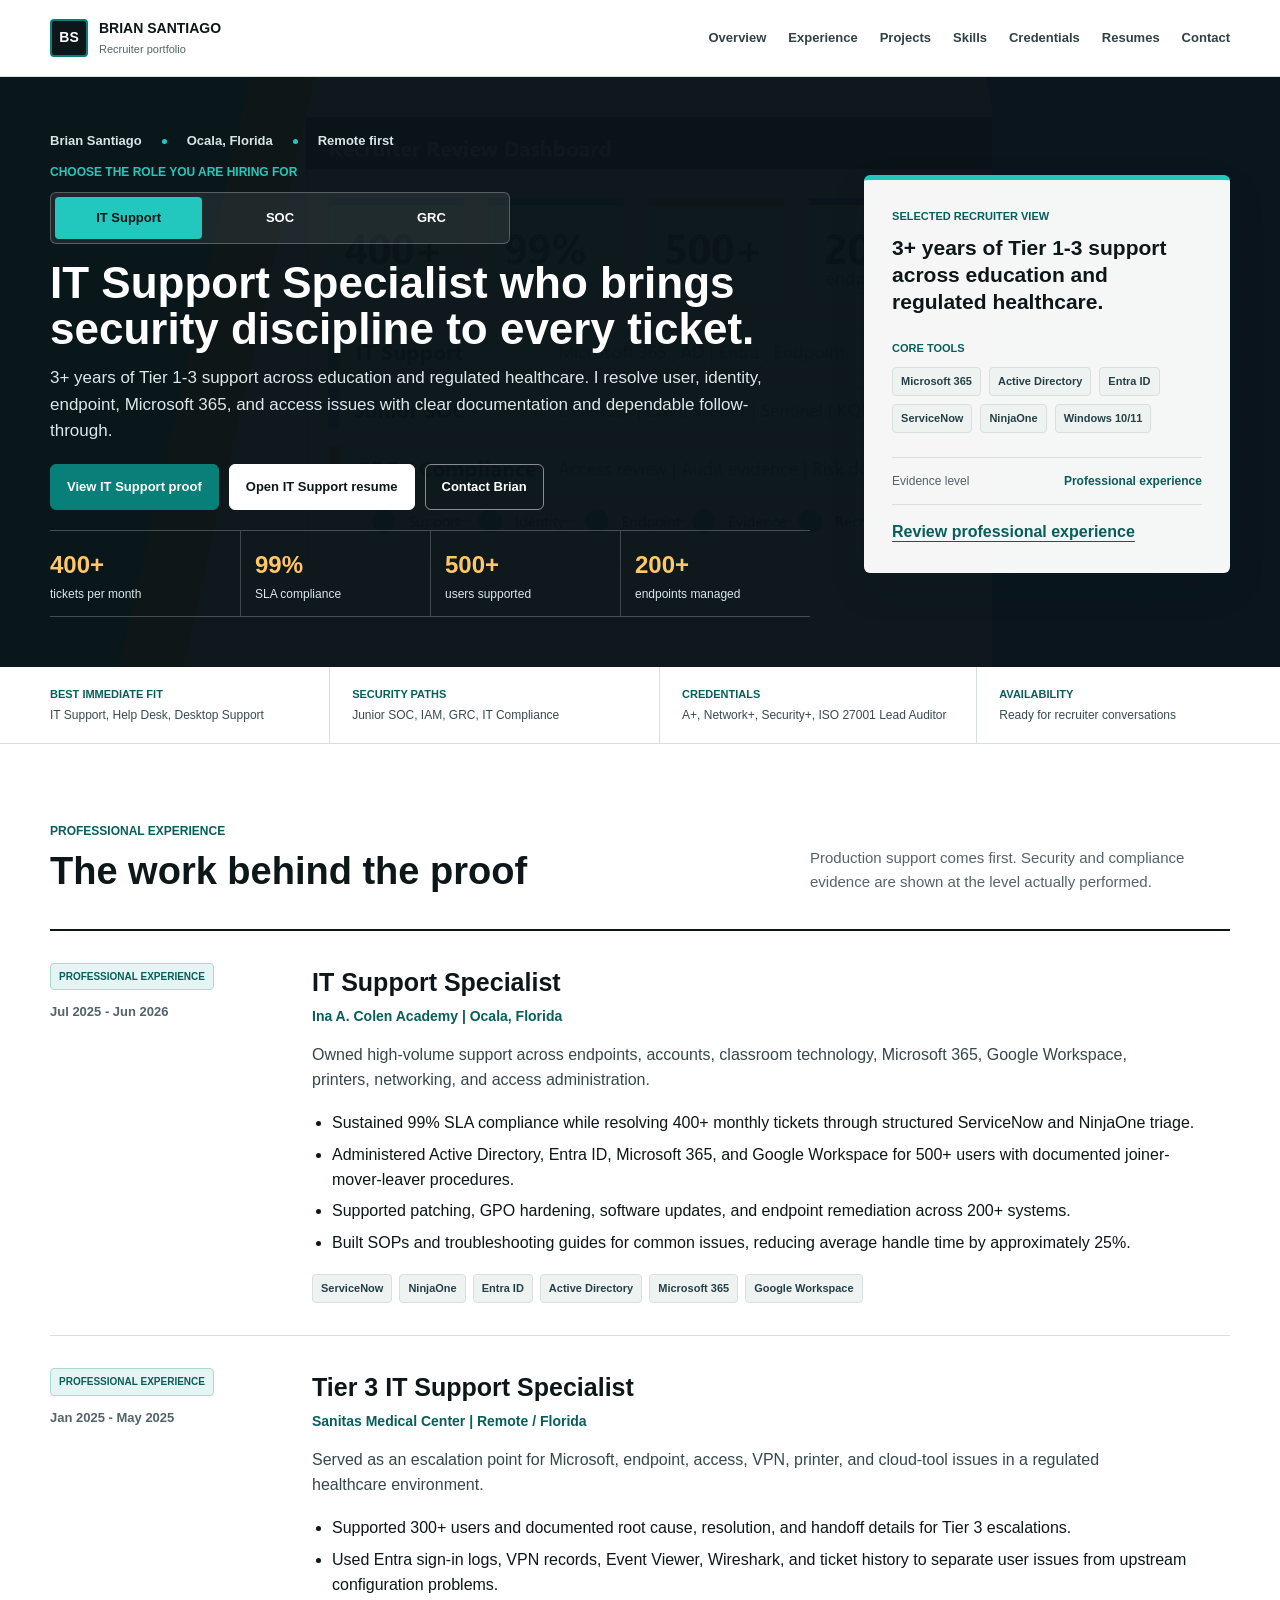
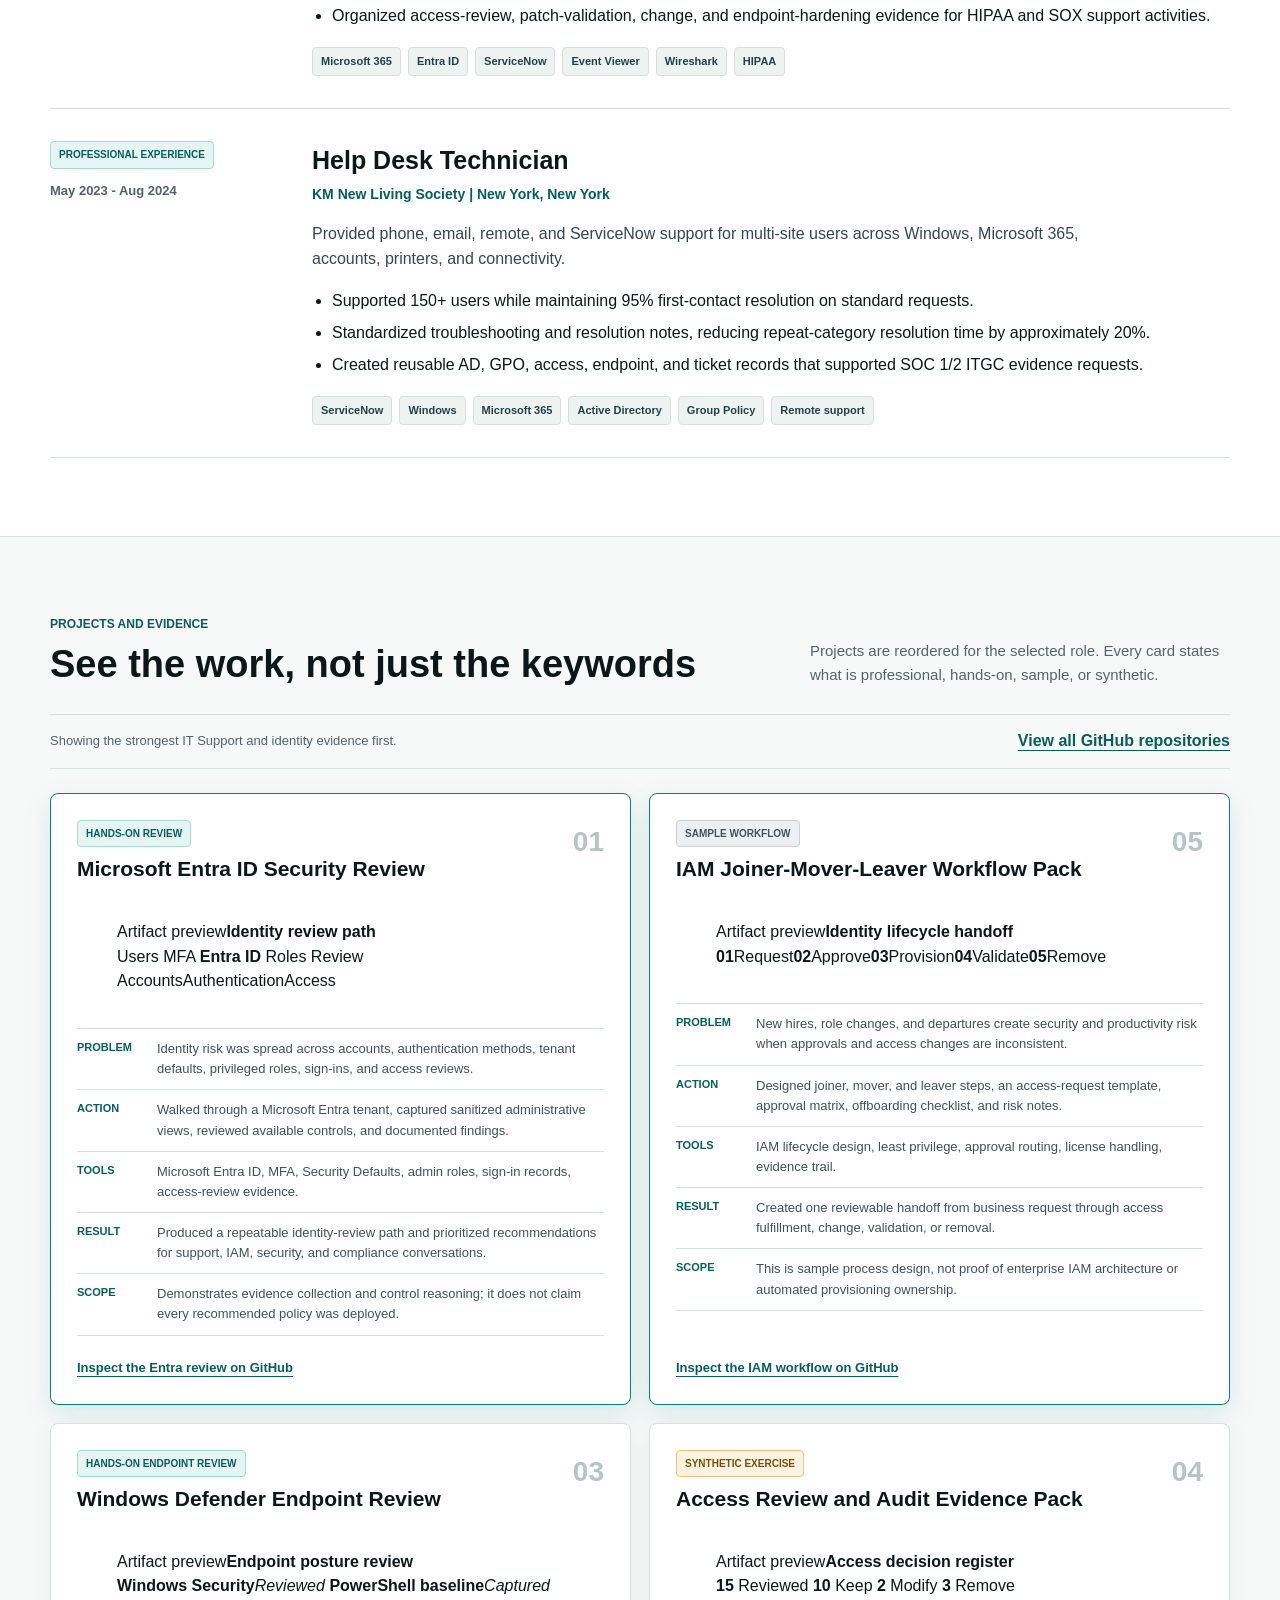
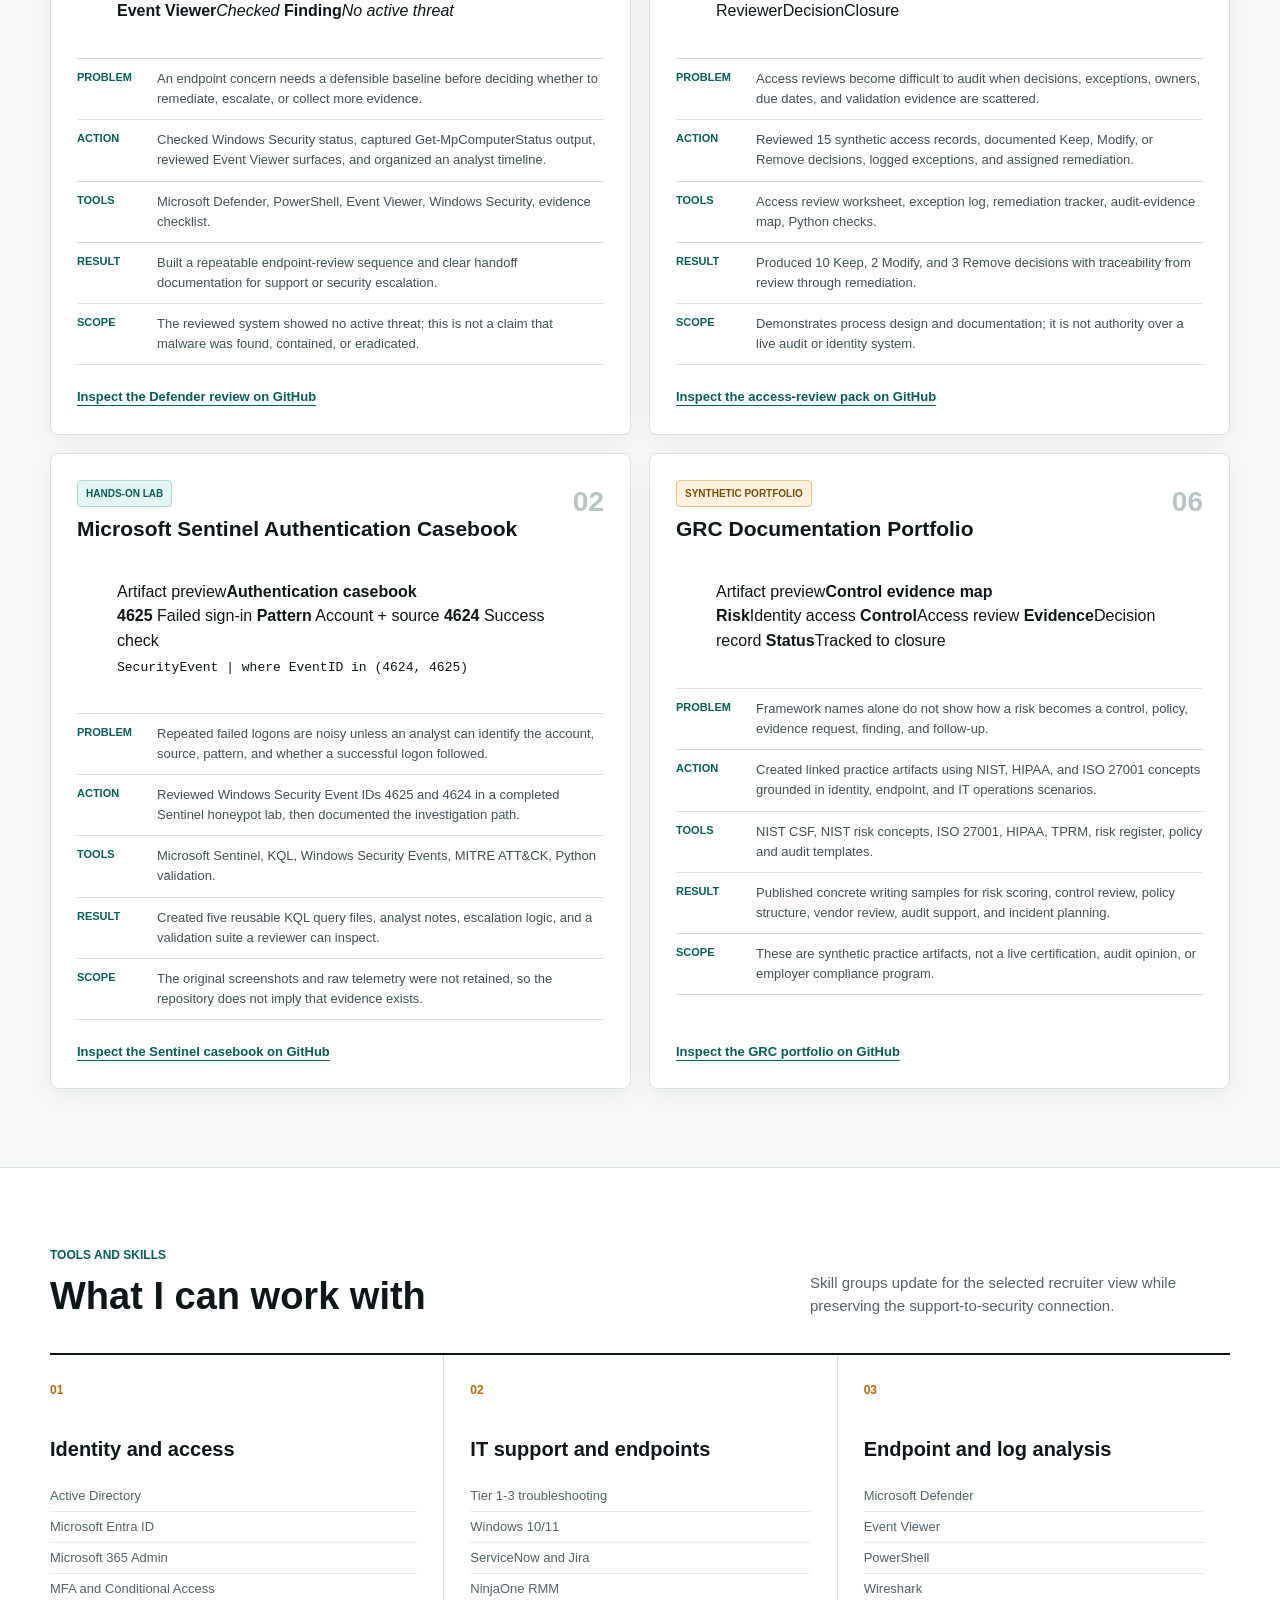
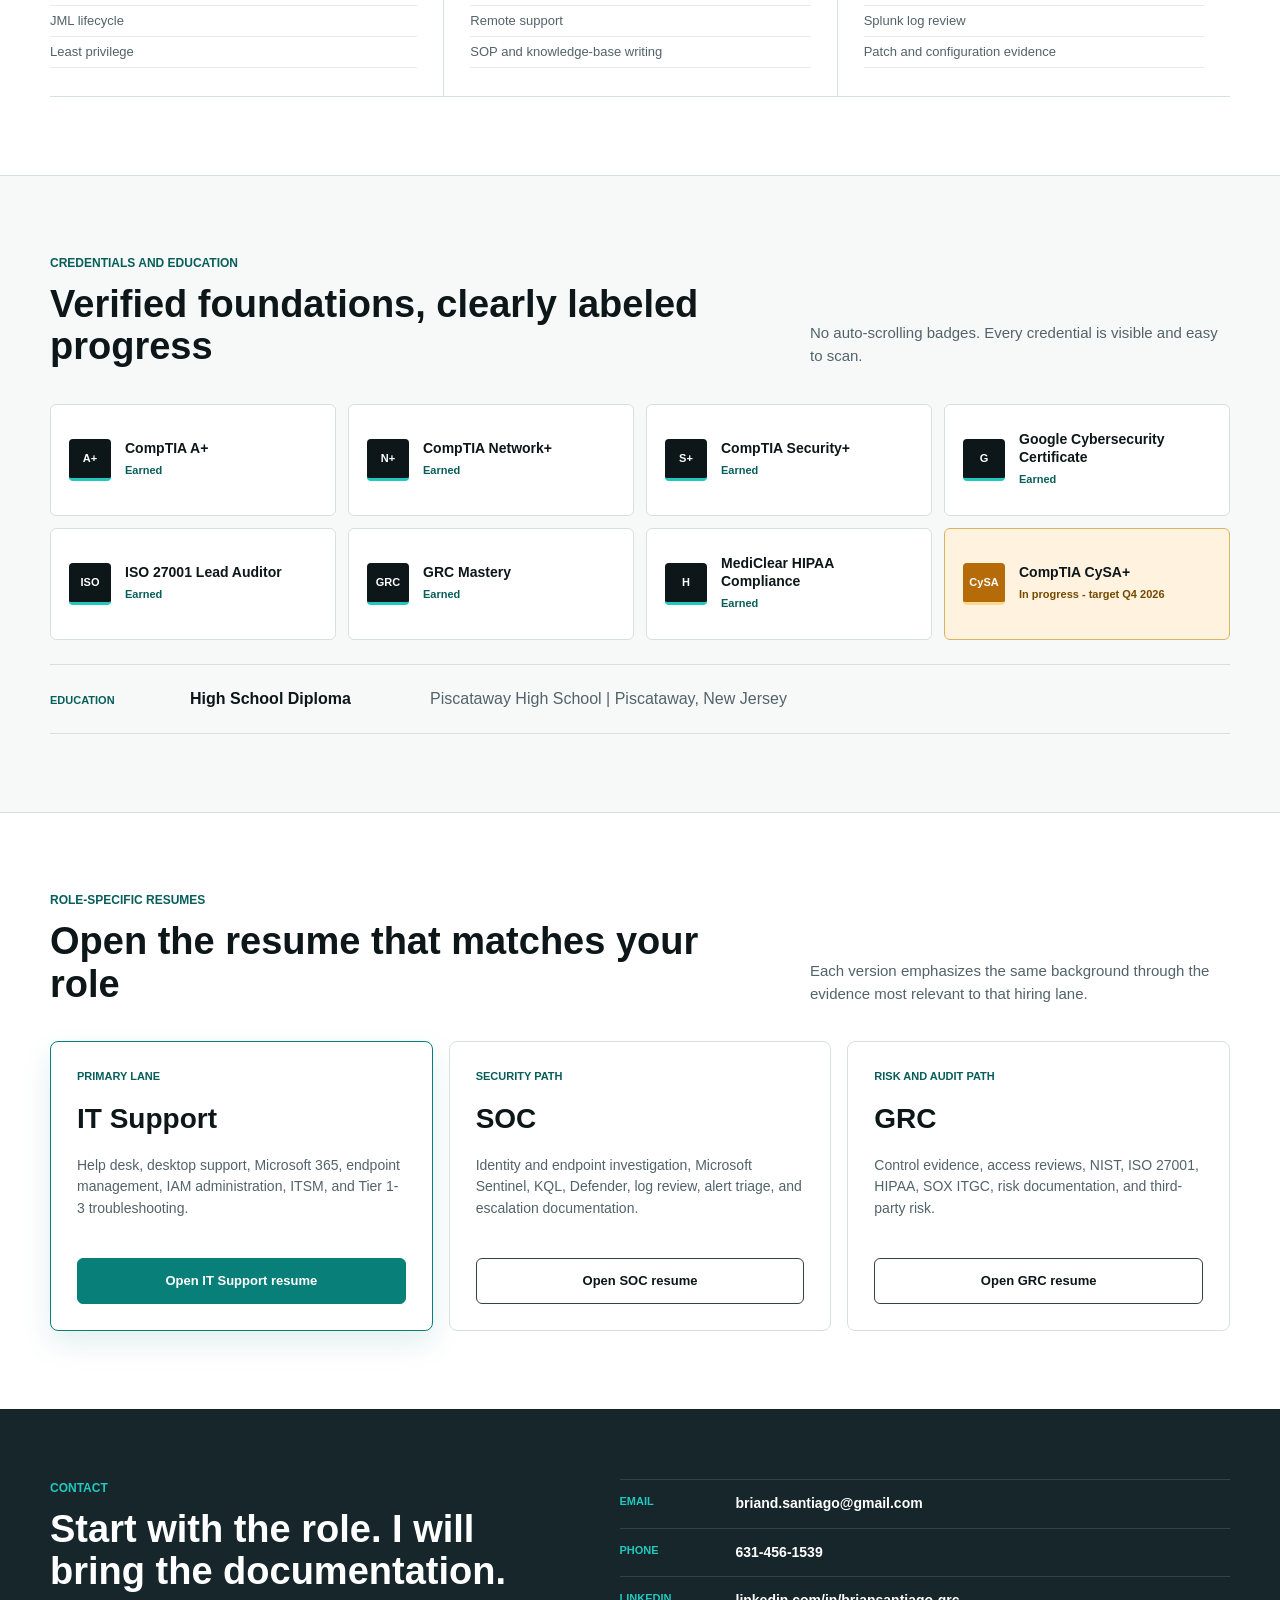
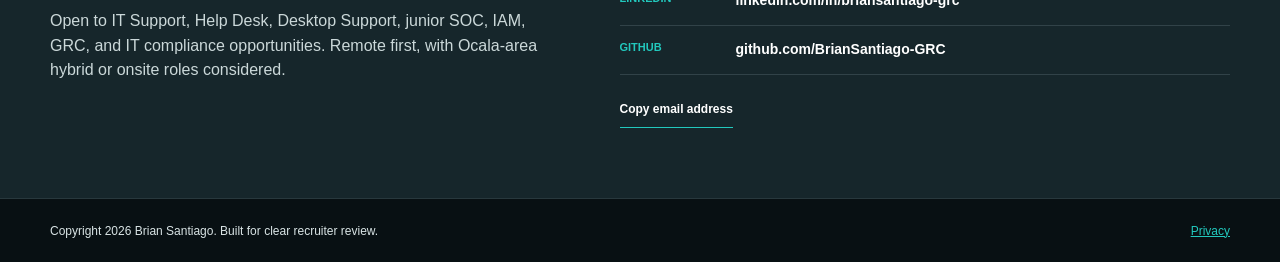
==== commit d499b470: "Add cinematic portfolio artifact scenes" ====
--- a/docs/index.html
+++ b/docs/index.html
@@ -41,6 +41,7 @@
 </head>
 <body>
   <a class="skip-link" href="#main">Skip to main content</a>
+  <div class="scroll-progress" id="scroll-progress" aria-hidden="true"><span></span></div>
 
   <header class="site-header">
     <div class="header-inner">
@@ -67,6 +68,12 @@
     <section class="hero" id="overview" aria-labelledby="role-title">
       <img class="hero-media" src="recruiter_portfolio_hero_visual.png" alt="Abstract route and control-evidence visual representing Brian Santiago's support-to-security career path">
       <div class="hero-overlay" aria-hidden="true"></div>
+      <div class="signal-path" aria-hidden="true">
+        <span class="signal-path-line"></span>
+        <span class="signal-node signal-node-one"></span>
+        <span class="signal-node signal-node-two"></span>
+        <span class="signal-node signal-node-three"></span>
+      </div>
       <div class="hero-inner">
         <div class="hero-copy">
           <div class="identity-line">
@@ -120,7 +127,7 @@
       </div>
     </section>
 
-    <section class="snapshot" id="snapshot" aria-label="Recruiter snapshot">
+    <section class="snapshot" id="snapshot" aria-label="Recruiter snapshot" data-reveal="section">
       <div class="snapshot-inner">
         <p><strong>Best immediate fit</strong><span>IT Support, Help Desk, Desktop Support</span></p>
         <p><strong>Security paths</strong><span>Junior SOC, IAM, GRC, IT Compliance</span></p>
@@ -129,7 +136,7 @@
       </div>
     </section>
 
-    <section class="section experience-section" id="experience" aria-labelledby="experience-title">
+    <section class="section experience-section" id="experience" aria-labelledby="experience-title" data-reveal="section">
       <div class="section-inner">
         <header class="section-heading">
           <div>
@@ -140,7 +147,7 @@
         </header>
 
         <div class="experience-list">
-          <article class="experience-item">
+          <article class="experience-item" data-reveal="item">
             <div class="experience-meta">
               <span class="evidence-badge professional">Professional experience</span>
               <time>Jul 2025 - Jun 2026</time>
@@ -161,7 +168,7 @@
             </div>
           </article>
 
-          <article class="experience-item">
+          <article class="experience-item" data-reveal="item">
             <div class="experience-meta">
               <span class="evidence-badge professional">Professional experience</span>
               <time>Jan 2025 - May 2025</time>
@@ -181,7 +188,7 @@
             </div>
           </article>
 
-          <article class="experience-item">
+          <article class="experience-item" data-reveal="item">
             <div class="experience-meta">
               <span class="evidence-badge professional">Professional experience</span>
               <time>May 2023 - Aug 2024</time>
@@ -204,7 +211,7 @@
       </div>
     </section>
 
-    <section class="section projects-section" id="projects" aria-labelledby="projects-title">
+    <section class="section projects-section" id="projects" aria-labelledby="projects-title" data-reveal="section">
       <div class="section-inner">
         <header class="section-heading">
           <div>
@@ -220,7 +227,7 @@
         </div>
 
         <div class="project-grid" id="project-grid">
-          <article class="project-card" data-project="entra-review" data-roles="it soc grc" data-rank-it="1" data-rank-soc="3" data-rank-grc="2">
+          <article class="project-card" data-reveal="item" data-project="entra-review" data-roles="it soc grc" data-rank-it="1" data-rank-soc="3" data-rank-grc="2">
             <header class="project-card-header">
               <div>
                 <span class="evidence-badge lab">Hands-on review</span>
@@ -228,6 +235,17 @@
               </div>
               <span class="project-number" aria-hidden="true">01</span>
             </header>
+            <figure class="artifact-preview preview-identity" aria-label="Artifact preview of an Entra ID identity review path">
+              <figcaption><span>Artifact preview</span><strong>Identity review path</strong></figcaption>
+              <div class="identity-map" aria-hidden="true">
+                <span class="identity-node identity-user">Users</span>
+                <span class="identity-node identity-auth">MFA</span>
+                <strong class="identity-core">Entra ID</strong>
+                <span class="identity-node identity-role">Roles</span>
+                <span class="identity-node identity-review">Review</span>
+              </div>
+              <div class="preview-checkpoints" aria-hidden="true"><span>Accounts</span><span>Authentication</span><span>Access</span></div>
+            </figure>
             <dl class="evidence-list">
               <div><dt>Problem</dt><dd>Identity risk was spread across accounts, authentication methods, tenant defaults, privileged roles, sign-ins, and access reviews.</dd></div>
               <div><dt>Action</dt><dd>Walked through a Microsoft Entra tenant, captured sanitized administrative views, reviewed available controls, and documented findings.</dd></div>
@@ -238,7 +256,7 @@
             <a class="project-link" href="https://github.com/BrianSantiago-GRC/entra-identity-security-review">Inspect the Entra review on GitHub</a>
           </article>
 
-          <article class="project-card" data-project="sentinel-casebook" data-roles="soc" data-rank-it="6" data-rank-soc="1" data-rank-grc="6">
+          <article class="project-card" data-reveal="item" data-project="sentinel-casebook" data-roles="soc" data-rank-it="6" data-rank-soc="1" data-rank-grc="6">
             <header class="project-card-header">
               <div>
                 <span class="evidence-badge lab">Hands-on lab</span>
@@ -246,6 +264,15 @@
               </div>
               <span class="project-number" aria-hidden="true">02</span>
             </header>
+            <figure class="artifact-preview preview-sentinel" aria-label="Artifact preview of a Sentinel authentication investigation timeline">
+              <figcaption><span>Artifact preview</span><strong>Authentication casebook</strong></figcaption>
+              <div class="auth-timeline" aria-hidden="true">
+                <span><b>4625</b> Failed sign-in</span>
+                <span><b>Pattern</b> Account + source</span>
+                <span><b>4624</b> Success check</span>
+              </div>
+              <code aria-hidden="true">SecurityEvent | where EventID in (4624, 4625)</code>
+            </figure>
             <dl class="evidence-list">
               <div><dt>Problem</dt><dd>Repeated failed logons are noisy unless an analyst can identify the account, source, pattern, and whether a successful logon followed.</dd></div>
               <div><dt>Action</dt><dd>Reviewed Windows Security Event IDs 4625 and 4624 in a completed Sentinel honeypot lab, then documented the investigation path.</dd></div>
@@ -256,7 +283,7 @@
             <a class="project-link" href="https://github.com/BrianSantiago-GRC/Microsoft-Sentinel-SIEM">Inspect the Sentinel casebook on GitHub</a>
           </article>
 
-          <article class="project-card" data-project="defender-review" data-roles="it soc" data-rank-it="3" data-rank-soc="2" data-rank-grc="6">
+          <article class="project-card" data-reveal="item" data-project="defender-review" data-roles="it soc" data-rank-it="3" data-rank-soc="2" data-rank-grc="6">
             <header class="project-card-header">
               <div>
                 <span class="evidence-badge lab">Hands-on endpoint review</span>
@@ -264,6 +291,15 @@
               </div>
               <span class="project-number" aria-hidden="true">03</span>
             </header>
+            <figure class="artifact-preview preview-defender" aria-label="Artifact preview of a Windows Defender endpoint review">
+              <figcaption><span>Artifact preview</span><strong>Endpoint posture review</strong></figcaption>
+              <div class="posture-list" aria-hidden="true">
+                <span><b>Windows Security</b><em>Reviewed</em></span>
+                <span><b>PowerShell baseline</b><em>Captured</em></span>
+                <span><b>Event Viewer</b><em>Checked</em></span>
+                <span><b>Finding</b><em>No active threat</em></span>
+              </div>
+            </figure>
             <dl class="evidence-list">
               <div><dt>Problem</dt><dd>An endpoint concern needs a defensible baseline before deciding whether to remediate, escalate, or collect more evidence.</dd></div>
               <div><dt>Action</dt><dd>Checked Windows Security status, captured Get-MpComputerStatus output, reviewed Event Viewer surfaces, and organized an analyst timeline.</dd></div>
@@ -274,7 +310,7 @@
             <a class="project-link" href="https://github.com/BrianSantiago-GRC/microsoft-defender-endpoint-investigation">Inspect the Defender review on GitHub</a>
           </article>
 
-          <article class="project-card" data-project="access-review" data-roles="it grc" data-rank-it="4" data-rank-soc="6" data-rank-grc="1">
+          <article class="project-card" data-reveal="item" data-project="access-review" data-roles="it grc" data-rank-it="4" data-rank-soc="6" data-rank-grc="1">
             <header class="project-card-header">
               <div>
                 <span class="evidence-badge synthetic">Synthetic exercise</span>
@@ -282,6 +318,16 @@
               </div>
               <span class="project-number" aria-hidden="true">04</span>
             </header>
+            <figure class="artifact-preview preview-access" aria-label="Artifact preview of a synthetic access review evidence pack">
+              <figcaption><span>Artifact preview</span><strong>Access decision register</strong></figcaption>
+              <div class="decision-summary" aria-hidden="true">
+                <span><b>15</b> Reviewed</span>
+                <span class="keep"><b>10</b> Keep</span>
+                <span class="modify"><b>2</b> Modify</span>
+                <span class="remove"><b>3</b> Remove</span>
+              </div>
+              <div class="evidence-chain" aria-hidden="true"><span>Reviewer</span><i></i><span>Decision</span><i></i><span>Closure</span></div>
+            </figure>
             <dl class="evidence-list">
               <div><dt>Problem</dt><dd>Access reviews become difficult to audit when decisions, exceptions, owners, due dates, and validation evidence are scattered.</dd></div>
               <div><dt>Action</dt><dd>Reviewed 15 synthetic access records, documented Keep, Modify, or Remove decisions, logged exceptions, and assigned remediation.</dd></div>
@@ -292,7 +338,7 @@
             <a class="project-link" href="https://github.com/BrianSantiago-GRC/grc-access-review-audit-evidence-pack">Inspect the access-review pack on GitHub</a>
           </article>
 
-          <article class="project-card" data-project="iam-jml" data-roles="it grc" data-rank-it="2" data-rank-soc="6" data-rank-grc="3">
+          <article class="project-card" data-reveal="item" data-project="iam-jml" data-roles="it grc" data-rank-it="2" data-rank-soc="6" data-rank-grc="3">
             <header class="project-card-header">
               <div>
                 <span class="evidence-badge sample">Sample workflow</span>
@@ -300,6 +346,12 @@
               </div>
               <span class="project-number" aria-hidden="true">05</span>
             </header>
+            <figure class="artifact-preview preview-jml" aria-label="Artifact preview of a joiner mover leaver workflow">
+              <figcaption><span>Artifact preview</span><strong>Identity lifecycle handoff</strong></figcaption>
+              <div class="workflow-track" aria-hidden="true">
+                <span><b>01</b>Request</span><i></i><span><b>02</b>Approve</span><i></i><span><b>03</b>Provision</span><i></i><span><b>04</b>Validate</span><i></i><span><b>05</b>Remove</span>
+              </div>
+            </figure>
             <dl class="evidence-list">
               <div><dt>Problem</dt><dd>New hires, role changes, and departures create security and productivity risk when approvals and access changes are inconsistent.</dd></div>
               <div><dt>Action</dt><dd>Designed joiner, mover, and leaver steps, an access-request template, approval matrix, offboarding checklist, and risk notes.</dd></div>
@@ -310,7 +362,7 @@
             <a class="project-link" href="https://github.com/BrianSantiago-GRC/iam-jml-access-workflow-pack">Inspect the IAM workflow on GitHub</a>
           </article>
 
-          <article class="project-card" data-project="grc-portfolio" data-roles="grc" data-rank-it="6" data-rank-soc="6" data-rank-grc="2">
+          <article class="project-card" data-reveal="item" data-project="grc-portfolio" data-roles="grc" data-rank-it="6" data-rank-soc="6" data-rank-grc="2">
             <header class="project-card-header">
               <div>
                 <span class="evidence-badge synthetic">Synthetic portfolio</span>
@@ -318,6 +370,15 @@
               </div>
               <span class="project-number" aria-hidden="true">06</span>
             </header>
+            <figure class="artifact-preview preview-grc" aria-label="Artifact preview of a synthetic GRC evidence relationship map">
+              <figcaption><span>Artifact preview</span><strong>Control evidence map</strong></figcaption>
+              <div class="control-map" aria-hidden="true">
+                <span><b>Risk</b>Identity access</span>
+                <span><b>Control</b>Access review</span>
+                <span><b>Evidence</b>Decision record</span>
+                <span><b>Status</b>Tracked to closure</span>
+              </div>
+            </figure>
             <dl class="evidence-list">
               <div><dt>Problem</dt><dd>Framework names alone do not show how a risk becomes a control, policy, evidence request, finding, and follow-up.</dd></div>
               <div><dt>Action</dt><dd>Created linked practice artifacts using NIST, HIPAA, and ISO 27001 concepts grounded in identity, endpoint, and IT operations scenarios.</dd></div>
@@ -331,7 +392,7 @@
       </div>
     </section>
 
-    <section class="section skills-section" id="skills" aria-labelledby="skills-title">
+    <section class="section skills-section" id="skills" aria-labelledby="skills-title" data-reveal="section">
       <div class="section-inner">
         <header class="section-heading">
           <div>
@@ -371,7 +432,7 @@
       </div>
     </section>
 
-    <section class="section credentials-section" id="credentials" aria-labelledby="credentials-title">
+    <section class="section credentials-section" id="credentials" aria-labelledby="credentials-title" data-reveal="section">
       <div class="section-inner">
         <header class="section-heading">
           <div>
@@ -400,7 +461,7 @@
       </div>
     </section>
 
-    <section class="section resumes-section" id="resumes" aria-labelledby="resumes-title">
+    <section class="section resumes-section" id="resumes" aria-labelledby="resumes-title" data-reveal="section">
       <div class="section-inner">
         <header class="section-heading">
           <div>
@@ -433,7 +494,7 @@
       </div>
     </section>
 
-    <section class="contact-section" id="contact" aria-labelledby="contact-title">
+    <section class="contact-section" id="contact" aria-labelledby="contact-title" data-reveal="section">
       <div class="contact-inner">
         <div>
           <p class="eyebrow">Contact</p>
--- a/docs/assets/site.css
+++ b/docs/assets/site.css
@@ -0,0 +1,1355 @@
+:root {
+  --ink: #0d1619;
+  --ink-soft: #16262b;
+  --muted: #53636a;
+  --paper: #f7f9f8;
+  --surface: #ffffff;
+  --surface-alt: #eef3f2;
+  --line: #d7e0df;
+  --line-dark: #314248;
+  --teal: #087f78;
+  --teal-bright: #22c8bd;
+  --teal-dark: #075e5a;
+  --amber: #b66b09;
+  --amber-soft: #fff3df;
+  --focus: #006ee6;
+  --max: 1180px;
+  --header-height: 76px;
+  --shadow: 0 16px 38px rgba(10, 26, 30, 0.1);
+}
+
+* {
+  box-sizing: border-box;
+}
+
+html {
+  scroll-behavior: smooth;
+}
+
+body {
+  margin: 0;
+  color: var(--ink);
+  background: var(--paper);
+  font-family: Inter, Aptos, "Segoe UI", Arial, sans-serif;
+  line-height: 1.55;
+  text-rendering: optimizeLegibility;
+}
+
+body,
+button,
+a {
+  letter-spacing: 0;
+}
+
+img {
+  max-width: 100%;
+}
+
+a {
+  color: inherit;
+}
+
+button,
+a {
+  -webkit-tap-highlight-color: transparent;
+}
+
+button {
+  font: inherit;
+}
+
+[hidden] {
+  display: none !important;
+}
+
+:focus-visible {
+  outline: 3px solid var(--focus);
+  outline-offset: 3px;
+}
+
+.skip-link {
+  position: fixed;
+  top: 10px;
+  left: 10px;
+  z-index: 100;
+  padding: 10px 14px;
+  color: #ffffff;
+  background: var(--focus);
+  border-radius: 4px;
+  transform: translateY(-150%);
+}
+
+.skip-link:focus {
+  transform: translateY(0);
+}
+
+.site-header {
+  position: sticky;
+  top: 0;
+  z-index: 50;
+  min-height: var(--header-height);
+  color: var(--ink);
+  background: rgba(255, 255, 255, 0.96);
+  border-bottom: 1px solid var(--line);
+  backdrop-filter: blur(14px);
+}
+
+.header-inner {
+  width: min(var(--max), calc(100% - 40px));
+  min-height: var(--header-height);
+  margin: 0 auto;
+  display: flex;
+  align-items: center;
+  justify-content: space-between;
+  gap: 28px;
+}
+
+.brand {
+  min-width: max-content;
+  display: inline-flex;
+  align-items: center;
+  gap: 11px;
+  text-decoration: none;
+}
+
+.brand-mark {
+  width: 38px;
+  height: 38px;
+  display: grid;
+  place-items: center;
+  color: #ffffff;
+  background: var(--ink);
+  border: 2px solid var(--teal);
+  border-radius: 4px;
+  font-size: 14px;
+  font-weight: 900;
+}
+
+.brand strong,
+.brand small {
+  display: block;
+}
+
+.brand strong {
+  font-size: 14px;
+  text-transform: uppercase;
+}
+
+.brand small {
+  margin-top: 1px;
+  color: var(--muted);
+  font-size: 11px;
+}
+
+.site-header nav {
+  display: flex;
+  align-items: center;
+  justify-content: flex-end;
+  gap: 22px;
+}
+
+.site-header nav a {
+  padding: 8px 0;
+  color: #314146;
+  font-size: 13px;
+  font-weight: 750;
+  text-decoration: none;
+}
+
+.site-header nav a:hover {
+  color: var(--teal-dark);
+}
+
+section[id] {
+  scroll-margin-top: calc(var(--header-height) + 18px);
+}
+
+.hero {
+  position: relative;
+  min-height: 590px;
+  overflow: hidden;
+  color: #ffffff;
+  background: var(--ink);
+}
+
+.hero-media,
+.hero-overlay {
+  position: absolute;
+  inset: 0;
+  width: 100%;
+  height: 100%;
+}
+
+.hero-media {
+  object-fit: cover;
+  object-position: center;
+  opacity: 0.14;
+}
+
+.hero-overlay {
+  background: rgba(9, 20, 24, 0.84);
+}
+
+.hero-inner {
+  position: relative;
+  z-index: 2;
+  width: min(var(--max), calc(100% - 40px));
+  min-height: 590px;
+  margin: 0 auto;
+  padding: 28px 0 24px;
+  display: grid;
+  grid-template-columns: minmax(0, 1.35fr) minmax(320px, 0.65fr);
+  align-items: center;
+  gap: 54px;
+}
+
+.hero-copy,
+.role-panel,
+.experience-body,
+.project-card,
+.skill-group,
+.resume-card {
+  min-width: 0;
+}
+
+.identity-line {
+  margin-bottom: 12px;
+  display: flex;
+  flex-wrap: wrap;
+  gap: 8px 20px;
+  color: #d9e5e5;
+  font-size: 13px;
+  font-weight: 700;
+}
+
+.identity-line span:not(:first-child)::before {
+  content: "";
+  width: 5px;
+  height: 5px;
+  margin-right: 20px;
+  display: inline-block;
+  vertical-align: middle;
+  background: var(--teal-bright);
+  border-radius: 50%;
+}
+
+.eyebrow {
+  margin: 0 0 10px;
+  color: var(--teal-dark);
+  font-size: 12px;
+  font-weight: 900;
+  text-transform: uppercase;
+}
+
+.hero .eyebrow {
+  color: var(--teal-bright);
+}
+
+.role-switcher {
+  width: min(100%, 460px);
+  margin: 0 0 16px;
+  padding: 4px;
+  display: grid;
+  grid-template-columns: repeat(3, minmax(0, 1fr));
+  gap: 4px;
+  background: rgba(255, 255, 255, 0.08);
+  border: 1px solid rgba(255, 255, 255, 0.25);
+  border-radius: 6px;
+}
+
+.role-switcher button {
+  min-height: 42px;
+  padding: 8px 10px;
+  color: #ffffff;
+  background: transparent;
+  border: 0;
+  border-radius: 4px;
+  cursor: pointer;
+  font-size: 13px;
+  font-weight: 850;
+}
+
+.role-switcher button[aria-pressed="true"] {
+  color: var(--ink);
+  background: var(--teal-bright);
+}
+
+.hero h1 {
+  max-width: 820px;
+  margin: 0;
+  font-size: 44px;
+  line-height: 1.04;
+  font-weight: 850;
+}
+
+.hero-summary {
+  max-width: 770px;
+  margin: 14px 0 0;
+  color: #dce7e8;
+  font-size: 17px;
+}
+
+.hero-actions {
+  margin-top: 20px;
+  display: flex;
+  flex-wrap: wrap;
+  gap: 10px;
+}
+
+.button {
+  min-height: 46px;
+  padding: 11px 16px;
+  display: inline-flex;
+  align-items: center;
+  justify-content: center;
+  border: 1px solid transparent;
+  border-radius: 6px;
+  cursor: pointer;
+  font-size: 13px;
+  font-weight: 850;
+  text-align: center;
+  text-decoration: none;
+}
+
+.button-primary {
+  color: #ffffff;
+  background: var(--teal);
+  border-color: var(--teal);
+}
+
+.button-primary:hover {
+  background: var(--teal-dark);
+  border-color: var(--teal-dark);
+}
+
+.button-secondary {
+  color: var(--ink);
+  background: #ffffff;
+  border-color: #ffffff;
+}
+
+.button-secondary:hover {
+  color: #ffffff;
+  background: var(--teal-dark);
+  border-color: var(--teal-dark);
+}
+
+.button-quiet {
+  color: #ffffff;
+  background: transparent;
+  border-color: rgba(255, 255, 255, 0.5);
+}
+
+.button-quiet:hover {
+  border-color: var(--teal-bright);
+}
+
+.proof-strip {
+  max-width: 760px;
+  margin: 20px 0 0;
+  display: grid;
+  grid-template-columns: repeat(4, minmax(0, 1fr));
+  border-top: 1px solid rgba(255, 255, 255, 0.24);
+  border-bottom: 1px solid rgba(255, 255, 255, 0.24);
+}
+
+.proof-strip div {
+  padding: 15px 14px 14px 0;
+}
+
+.proof-strip div + div {
+  padding-left: 14px;
+  border-left: 1px solid rgba(255, 255, 255, 0.2);
+}
+
+.proof-strip dt {
+  color: #ffc767;
+  font-size: 24px;
+  font-weight: 900;
+}
+
+.proof-strip dd {
+  margin: 2px 0 0;
+  color: #dce7e8;
+  font-size: 12px;
+  line-height: 1.35;
+}
+
+.role-panel {
+  padding: 28px;
+  color: var(--ink);
+  background: rgba(255, 255, 255, 0.96);
+  border-top: 5px solid var(--teal-bright);
+  border-radius: 6px;
+  box-shadow: var(--shadow);
+}
+
+.panel-kicker,
+.panel-label {
+  margin: 0;
+  color: var(--teal-dark);
+  font-size: 11px;
+  font-weight: 900;
+  text-transform: uppercase;
+}
+
+.panel-title {
+  margin-top: 9px;
+  display: block;
+  font-size: 21px;
+  line-height: 1.3;
+}
+
+.panel-label {
+  margin-top: 24px;
+}
+
+.tool-list {
+  margin: 10px 0 0;
+  padding: 0;
+  display: flex;
+  flex-wrap: wrap;
+  gap: 8px;
+  list-style: none;
+}
+
+.tool-list li,
+.tag-list span {
+  padding: 5px 8px;
+  color: #244047;
+  background: var(--surface-alt);
+  border: 1px solid var(--line);
+  border-radius: 4px;
+  font-size: 11px;
+  font-weight: 750;
+}
+
+.role-boundary {
+  margin: 24px 0 15px;
+  padding: 14px 0;
+  display: flex;
+  align-items: baseline;
+  justify-content: space-between;
+  gap: 14px;
+  border-top: 1px solid var(--line);
+  border-bottom: 1px solid var(--line);
+}
+
+.role-boundary span {
+  color: var(--muted);
+  font-size: 12px;
+}
+
+.role-boundary strong {
+  color: var(--teal-dark);
+  font-size: 12px;
+  text-align: right;
+}
+
+.text-link,
+.project-link {
+  color: var(--teal-dark);
+  font-weight: 850;
+  text-underline-offset: 4px;
+}
+
+.snapshot {
+  color: var(--ink);
+  background: #ffffff;
+  border-bottom: 1px solid var(--line);
+}
+
+.snapshot-inner {
+  width: min(var(--max), calc(100% - 40px));
+  margin: 0 auto;
+  display: grid;
+  grid-template-columns: 1.1fr 1.3fr 1.25fr 1fr;
+}
+
+.snapshot p {
+  margin: 0;
+  padding: 19px 22px 19px 0;
+}
+
+.snapshot p + p {
+  padding-left: 22px;
+  border-left: 1px solid var(--line);
+}
+
+.snapshot strong,
+.snapshot span {
+  display: block;
+}
+
+.snapshot strong {
+  color: var(--teal-dark);
+  font-size: 11px;
+  text-transform: uppercase;
+}
+
+.snapshot span {
+  margin-top: 4px;
+  color: #394b51;
+  font-size: 12px;
+  line-height: 1.4;
+}
+
+.section {
+  padding: 78px 20px;
+}
+
+.section-inner {
+  width: min(var(--max), 100%);
+  margin: 0 auto;
+}
+
+.section-heading {
+  margin-bottom: 36px;
+  display: grid;
+  grid-template-columns: minmax(0, 1fr) minmax(280px, 420px);
+  align-items: end;
+  gap: 44px;
+}
+
+.section-heading h2,
+.contact-section h2 {
+  margin: 0;
+  font-size: 38px;
+  line-height: 1.12;
+}
+
+.section-heading > p {
+  margin: 0;
+  color: var(--muted);
+  font-size: 15px;
+}
+
+.experience-section,
+.skills-section,
+.resumes-section {
+  background: var(--surface);
+}
+
+.projects-section,
+.credentials-section {
+  background: var(--paper);
+  border-top: 1px solid var(--line);
+  border-bottom: 1px solid var(--line);
+}
+
+.experience-list {
+  border-top: 2px solid var(--ink);
+}
+
+.experience-item {
+  padding: 32px 0;
+  display: grid;
+  grid-template-columns: 220px minmax(0, 1fr);
+  gap: 42px;
+  border-bottom: 1px solid var(--line);
+}
+
+.experience-meta {
+  display: flex;
+  flex-direction: column;
+  align-items: flex-start;
+  gap: 12px;
+}
+
+.experience-meta time {
+  color: var(--muted);
+  font-size: 13px;
+  font-weight: 700;
+}
+
+.evidence-badge {
+  padding: 5px 8px;
+  display: inline-flex;
+  align-items: center;
+  color: var(--teal-dark);
+  background: #e5f5f3;
+  border: 1px solid #a9dad6;
+  border-radius: 4px;
+  font-size: 10px;
+  font-weight: 900;
+  text-transform: uppercase;
+}
+
+.evidence-badge.synthetic {
+  color: #75500a;
+  background: var(--amber-soft);
+  border-color: #e7c47d;
+}
+
+.evidence-badge.sample {
+  color: #44515b;
+  background: #edf0f2;
+  border-color: #c9d0d4;
+}
+
+.experience-body h3 {
+  margin: 0;
+  font-size: 25px;
+}
+
+.employer {
+  margin: 4px 0 16px;
+  color: var(--teal-dark);
+  font-size: 14px;
+  font-weight: 800;
+}
+
+.experience-body > p:not(.employer) {
+  max-width: 820px;
+  margin: 0;
+  color: #35474d;
+}
+
+.experience-body ul {
+  max-width: 900px;
+  margin: 18px 0;
+  padding-left: 20px;
+}
+
+.experience-body li + li {
+  margin-top: 7px;
+}
+
+.tag-list {
+  display: flex;
+  flex-wrap: wrap;
+  gap: 7px;
+}
+
+.project-toolbar {
+  margin: -8px 0 24px;
+  padding: 14px 0;
+  display: flex;
+  align-items: center;
+  justify-content: space-between;
+  gap: 18px;
+  border-top: 1px solid var(--line);
+  border-bottom: 1px solid var(--line);
+}
+
+.project-toolbar p {
+  margin: 0;
+  color: var(--muted);
+  font-size: 13px;
+}
+
+.project-grid {
+  display: grid;
+  grid-template-columns: repeat(2, minmax(0, 1fr));
+  gap: 18px;
+}
+
+.project-card {
+  position: relative;
+  padding: 26px;
+  display: flex;
+  flex-direction: column;
+  background: var(--surface);
+  border: 1px solid var(--line);
+  border-radius: 8px;
+  box-shadow: 0 8px 24px rgba(13, 22, 25, 0.05);
+}
+
+.project-card.is-priority {
+  border-color: var(--teal);
+  box-shadow: 0 10px 28px rgba(8, 127, 120, 0.13);
+}
+
+.project-card-header {
+  min-height: 84px;
+  display: flex;
+  align-items: flex-start;
+  justify-content: space-between;
+  gap: 20px;
+}
+
+.project-card h3 {
+  margin: 9px 0 0;
+  font-size: 21px;
+  line-height: 1.2;
+}
+
+.project-number {
+  color: #b7c4c5;
+  font-size: 28px;
+  font-weight: 900;
+}
+
+.evidence-list {
+  margin: 18px 0 22px;
+}
+
+.evidence-list div {
+  padding: 10px 0;
+  display: grid;
+  grid-template-columns: 68px minmax(0, 1fr);
+  gap: 12px;
+  border-top: 1px solid var(--line);
+}
+
+.evidence-list div:last-child {
+  border-bottom: 1px solid var(--line);
+}
+
+.evidence-list dt {
+  color: var(--teal-dark);
+  font-size: 11px;
+  font-weight: 900;
+  text-transform: uppercase;
+}
+
+.evidence-list dd {
+  margin: 0;
+  color: #415158;
+  font-size: 13px;
+}
+
+.project-link {
+  margin-top: auto;
+  font-size: 13px;
+}
+
+.skills-grid {
+  display: grid;
+  grid-template-columns: repeat(3, minmax(0, 1fr));
+  border-top: 2px solid var(--ink);
+}
+
+.skill-group {
+  min-height: 290px;
+  padding: 26px 26px 28px 0;
+  border-bottom: 1px solid var(--line);
+}
+
+.skill-group:not(:nth-child(3n + 1)) {
+  padding-left: 26px;
+  border-left: 1px solid var(--line);
+}
+
+.skill-index {
+  margin: 0 0 34px;
+  color: var(--amber);
+  font-size: 12px;
+  font-weight: 900;
+}
+
+.skill-group h3 {
+  margin: 0;
+  font-size: 20px;
+}
+
+.skill-group ul {
+  margin: 16px 0 0;
+  padding: 0;
+  color: var(--muted);
+  list-style: none;
+}
+
+.skill-group li {
+  padding: 5px 0;
+  border-bottom: 1px solid #e7eceb;
+  font-size: 13px;
+}
+
+.credential-grid {
+  display: grid;
+  grid-template-columns: repeat(4, minmax(0, 1fr));
+  gap: 12px;
+}
+
+.credential {
+  min-height: 112px;
+  padding: 18px;
+  display: flex;
+  align-items: center;
+  gap: 14px;
+  background: #ffffff;
+  border: 1px solid var(--line);
+  border-radius: 6px;
+}
+
+.credential-mark {
+  width: 42px;
+  height: 42px;
+  flex: 0 0 42px;
+  display: grid;
+  place-items: center;
+  color: #ffffff;
+  background: var(--ink);
+  border-bottom: 3px solid var(--teal-bright);
+  border-radius: 4px;
+  font-size: 11px;
+  font-weight: 900;
+}
+
+.credential h3,
+.credential p {
+  margin: 0;
+}
+
+.credential h3 {
+  font-size: 14px;
+  line-height: 1.25;
+}
+
+.credential p {
+  margin-top: 5px;
+  color: var(--teal-dark);
+  font-size: 11px;
+  font-weight: 800;
+}
+
+.credential-progress {
+  border-color: #dab363;
+  background: var(--amber-soft);
+}
+
+.credential-progress .credential-mark {
+  background: var(--amber);
+  border-bottom-color: #ffd78f;
+}
+
+.credential-progress p {
+  color: #754900;
+}
+
+.education-row {
+  margin-top: 24px;
+  padding: 22px 0;
+  display: grid;
+  grid-template-columns: 120px 220px minmax(0, 1fr);
+  align-items: baseline;
+  gap: 20px;
+  border-top: 1px solid var(--line);
+  border-bottom: 1px solid var(--line);
+}
+
+.education-row span {
+  color: var(--teal-dark);
+  font-size: 11px;
+  font-weight: 900;
+  text-transform: uppercase;
+}
+
+.education-row p {
+  margin: 0;
+  color: var(--muted);
+}
+
+.resume-grid {
+  display: grid;
+  grid-template-columns: repeat(3, minmax(0, 1fr));
+  gap: 16px;
+}
+
+.resume-card {
+  min-height: 290px;
+  padding: 26px;
+  display: flex;
+  flex-direction: column;
+  background: var(--surface);
+  border: 1px solid var(--line);
+  border-radius: 8px;
+}
+
+.resume-card.is-selected {
+  border-color: var(--teal);
+  box-shadow: 0 12px 30px rgba(8, 127, 120, 0.12);
+}
+
+.resume-role {
+  color: var(--teal-dark);
+  font-size: 11px;
+  font-weight: 900;
+  text-transform: uppercase;
+}
+
+.resume-card h3 {
+  margin: 12px 0 0;
+  font-size: 28px;
+}
+
+.resume-card p {
+  margin: 14px 0 24px;
+  color: var(--muted);
+  font-size: 14px;
+}
+
+.resume-card .button {
+  width: 100%;
+  margin-top: auto;
+}
+
+.resume-card:not(.is-selected) .button-secondary {
+  color: var(--ink);
+  border-color: var(--line-dark);
+}
+
+.contact-section {
+  padding: 70px 20px;
+  color: #ffffff;
+  background: var(--ink-soft);
+}
+
+.contact-inner {
+  width: min(var(--max), 100%);
+  margin: 0 auto;
+  display: grid;
+  grid-template-columns: minmax(0, 0.9fr) minmax(360px, 1.1fr);
+  align-items: start;
+  gap: 70px;
+}
+
+.contact-section .eyebrow {
+  color: var(--teal-bright);
+}
+
+.contact-section h2 {
+  max-width: 620px;
+}
+
+.contact-section p:not(.eyebrow) {
+  max-width: 620px;
+  color: #cbd8d9;
+}
+
+.contact-actions {
+  border-top: 1px solid var(--line-dark);
+}
+
+.contact-link {
+  padding: 13px 0;
+  display: grid;
+  grid-template-columns: 100px minmax(0, 1fr);
+  gap: 16px;
+  border-bottom: 1px solid var(--line-dark);
+  text-decoration: none;
+}
+
+.contact-link span {
+  color: var(--teal-bright);
+  font-size: 11px;
+  font-weight: 900;
+  text-transform: uppercase;
+}
+
+.contact-link strong {
+  overflow-wrap: anywhere;
+  font-size: 14px;
+}
+
+.copy-email {
+  margin-top: 16px;
+  padding: 9px 0;
+  color: #ffffff;
+  background: transparent;
+  border: 0;
+  border-bottom: 1px solid var(--teal-bright);
+  cursor: pointer;
+  font-size: 12px;
+  font-weight: 850;
+}
+
+.copy-status {
+  margin-left: 12px;
+  color: #bcd0d1;
+  font-size: 12px;
+}
+
+.site-footer {
+  min-height: 64px;
+  padding: 18px max(20px, calc((100% - var(--max)) / 2));
+  display: flex;
+  align-items: center;
+  justify-content: space-between;
+  gap: 20px;
+  color: #d9e4e5;
+  background: #081013;
+  border-top: 1px solid #28383d;
+  font-size: 12px;
+}
+
+.site-footer p {
+  margin: 0;
+}
+
+.site-footer a {
+  color: var(--teal-bright);
+}
+
+@media (max-width: 1040px) {
+  .header-inner {
+    padding: 12px 0;
+    align-items: flex-start;
+  }
+
+  .site-header nav {
+    max-width: 650px;
+    flex-wrap: wrap;
+    gap: 6px 18px;
+  }
+
+  .hero-inner {
+    grid-template-columns: minmax(0, 1fr) 340px;
+    gap: 32px;
+  }
+
+  .hero h1 {
+    font-size: 42px;
+  }
+
+  .snapshot-inner {
+    grid-template-columns: repeat(2, minmax(0, 1fr));
+  }
+
+  .snapshot p:nth-child(3) {
+    padding-left: 0;
+    border-left: 0;
+    border-top: 1px solid var(--line);
+  }
+
+  .snapshot p:nth-child(4) {
+    border-top: 1px solid var(--line);
+  }
+
+  .credential-grid {
+    grid-template-columns: repeat(2, minmax(0, 1fr));
+  }
+}
+
+@media (max-width: 820px) {
+  :root {
+    --header-height: 116px;
+  }
+
+  .header-inner {
+    width: min(100% - 28px, var(--max));
+    display: grid;
+    grid-template-columns: 160px minmax(0, 1fr);
+    gap: 14px;
+  }
+
+  .site-header nav {
+    display: grid;
+    grid-template-columns: repeat(4, minmax(0, 1fr));
+    gap: 2px 8px;
+  }
+
+  .site-header nav a {
+    padding: 3px 0;
+    font-size: 11px;
+    text-align: center;
+  }
+
+  .hero,
+  .hero-inner {
+    min-height: 0;
+  }
+
+  .hero-inner {
+    padding: 36px 0;
+    grid-template-columns: 1fr;
+  }
+
+  .role-panel {
+    display: none;
+  }
+
+  .hero h1 {
+    font-size: 40px;
+  }
+
+  .section-heading {
+    grid-template-columns: 1fr;
+    gap: 14px;
+  }
+
+  .experience-item {
+    grid-template-columns: 170px minmax(0, 1fr);
+    gap: 28px;
+  }
+
+  .project-grid,
+  .resume-grid {
+    grid-template-columns: 1fr;
+  }
+
+  .resume-card {
+    min-height: 0;
+  }
+
+  .skills-grid {
+    grid-template-columns: repeat(2, minmax(0, 1fr));
+  }
+
+  .skill-group:not(:nth-child(3n + 1)) {
+    padding-left: 0;
+    border-left: 0;
+  }
+
+  .skill-group:nth-child(even) {
+    padding-left: 24px;
+    border-left: 1px solid var(--line);
+  }
+
+  .contact-inner {
+    grid-template-columns: 1fr;
+    gap: 36px;
+  }
+}
+
+@media (max-width: 560px) {
+  :root {
+    --header-height: 132px;
+  }
+
+  .header-inner {
+    width: calc(100% - 28px);
+    padding: 10px 0;
+    grid-template-columns: 1fr;
+    gap: 7px;
+  }
+
+  .brand {
+    justify-self: start;
+  }
+
+  .brand-mark {
+    width: 34px;
+    height: 34px;
+  }
+
+  .site-header nav {
+    width: 100%;
+    grid-template-columns: repeat(4, minmax(0, 1fr));
+  }
+
+  .site-header nav a {
+    font-size: 10px;
+  }
+
+  .hero-media {
+    display: none;
+  }
+
+  .hero-overlay {
+    background: rgba(9, 20, 24, 0.98);
+  }
+
+  .hero-inner {
+    width: calc(100% - 32px);
+    padding: 20px 0 22px;
+  }
+
+  .identity-line {
+    margin-bottom: 14px;
+    gap: 4px 12px;
+    font-size: 11px;
+  }
+
+  .identity-line span:not(:first-child)::before {
+    margin-right: 12px;
+  }
+
+  .role-switcher {
+    margin-bottom: 17px;
+  }
+
+  .role-switcher button {
+    min-height: 40px;
+    padding: 7px 4px;
+    font-size: 12px;
+  }
+
+  .hero h1 {
+    font-size: 32px;
+    line-height: 1.06;
+  }
+
+  .hero-summary {
+    margin-top: 11px;
+    font-size: 14px;
+    line-height: 1.48;
+  }
+
+  .hero-actions {
+    margin-top: 16px;
+    display: grid;
+    grid-template-columns: 1fr;
+  }
+
+  .button {
+    width: 100%;
+  }
+
+  .hero-actions .button-quiet {
+    display: none;
+  }
+
+  .proof-strip {
+    margin-top: 16px;
+    grid-template-columns: repeat(4, minmax(0, 1fr));
+  }
+
+  .proof-strip div {
+    padding: 10px 6px 9px;
+    text-align: center;
+  }
+
+  .proof-strip div + div {
+    padding-left: 6px;
+  }
+
+  .proof-strip div:nth-child(3) {
+    border-left: 1px solid rgba(255, 255, 255, 0.2);
+  }
+
+  .proof-strip div:nth-child(4) {
+    border-left: 1px solid rgba(255, 255, 255, 0.2);
+  }
+
+  .proof-strip dt {
+    font-size: 18px;
+  }
+
+  .proof-strip dd {
+    font-size: 9px;
+  }
+
+  .snapshot-inner {
+    width: calc(100% - 32px);
+  }
+
+  .snapshot p,
+  .snapshot p + p {
+    padding: 13px 10px;
+  }
+
+  .snapshot p:nth-child(odd) {
+    padding-left: 0;
+    border-left: 0;
+  }
+
+  .snapshot p:nth-child(even) {
+    padding-right: 0;
+    border-left: 1px solid var(--line);
+  }
+
+  .snapshot span {
+    font-size: 11px;
+  }
+
+  .section,
+  .contact-section {
+    padding: 54px 16px;
+  }
+
+  .section-heading {
+    margin-bottom: 28px;
+  }
+
+  .section-heading h2,
+  .contact-section h2 {
+    font-size: 30px;
+  }
+
+  .experience-item {
+    padding: 26px 0;
+    grid-template-columns: 1fr;
+    gap: 18px;
+  }
+
+  .experience-meta {
+    flex-direction: row;
+    align-items: center;
+    justify-content: space-between;
+  }
+
+  .experience-body h3 {
+    font-size: 22px;
+  }
+
+  .project-toolbar {
+    align-items: flex-start;
+    flex-direction: column;
+  }
+
+  .project-card {
+    padding: 20px;
+  }
+
+  .project-card-header {
+    min-height: 0;
+  }
+
+  .project-card h3 {
+    font-size: 19px;
+  }
+
+  .evidence-list div {
+    grid-template-columns: 1fr;
+    gap: 3px;
+  }
+
+  .skills-grid {
+    grid-template-columns: 1fr;
+  }
+
+  .skill-group,
+  .skill-group:nth-child(even) {
+    min-height: 0;
+    padding: 24px 0;
+    border-left: 0;
+  }
+
+  .skill-index {
+    margin-bottom: 18px;
+  }
+
+  .credential-grid {
+    grid-template-columns: 1fr;
+  }
+
+  .credential {
+    min-height: 92px;
+  }
+
+  .education-row {
+    grid-template-columns: 1fr;
+    gap: 5px;
+  }
+
+  .resume-card {
+    padding: 22px;
+  }
+
+  .contact-link {
+    grid-template-columns: 76px minmax(0, 1fr);
+    gap: 10px;
+  }
+
+  .site-footer {
+    align-items: flex-start;
+    flex-direction: column;
+    gap: 5px;
+  }
+}
+
+@media (prefers-reduced-motion: reduce) {
+  html {
+    scroll-behavior: auto;
+  }
+
+  *,
+  *::before,
+  *::after {
+    animation-duration: 0.01ms !important;
+    animation-iteration-count: 1 !important;
+    transition-duration: 0.01ms !important;
+  }
+}
